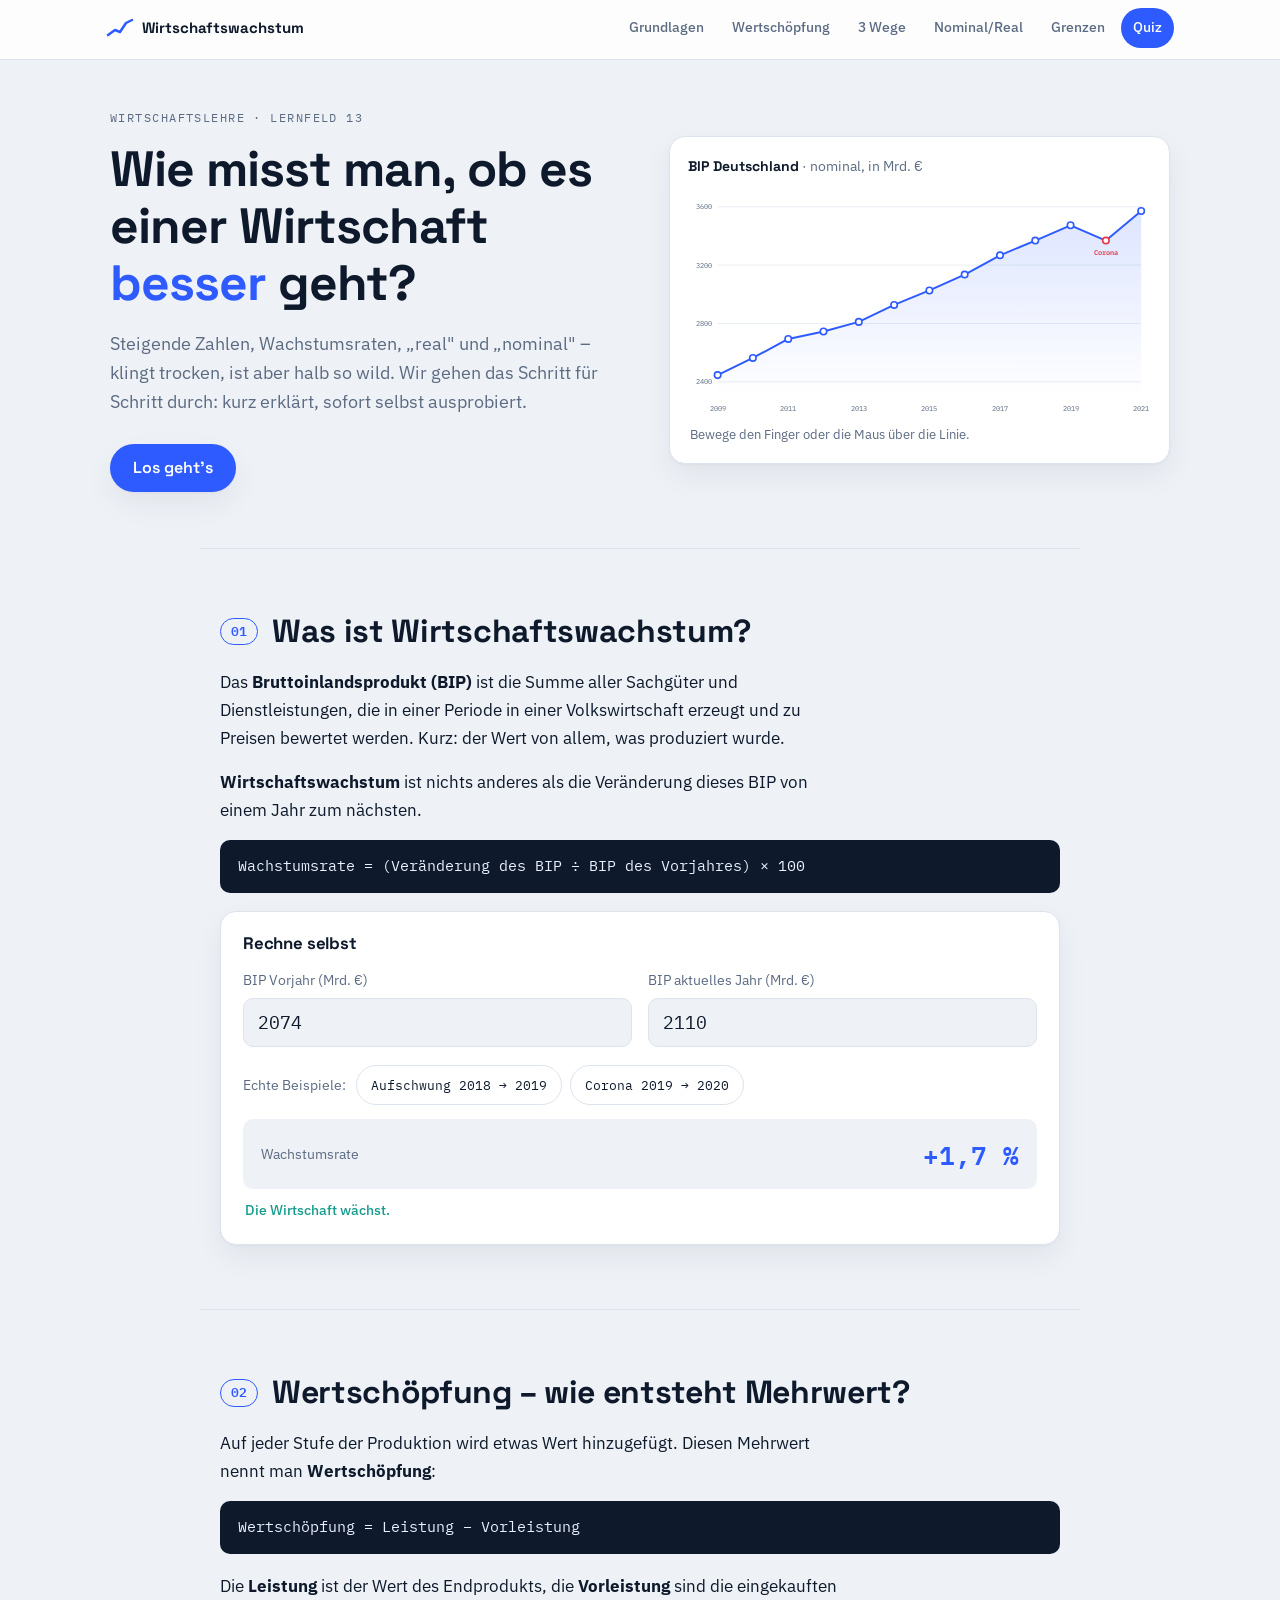
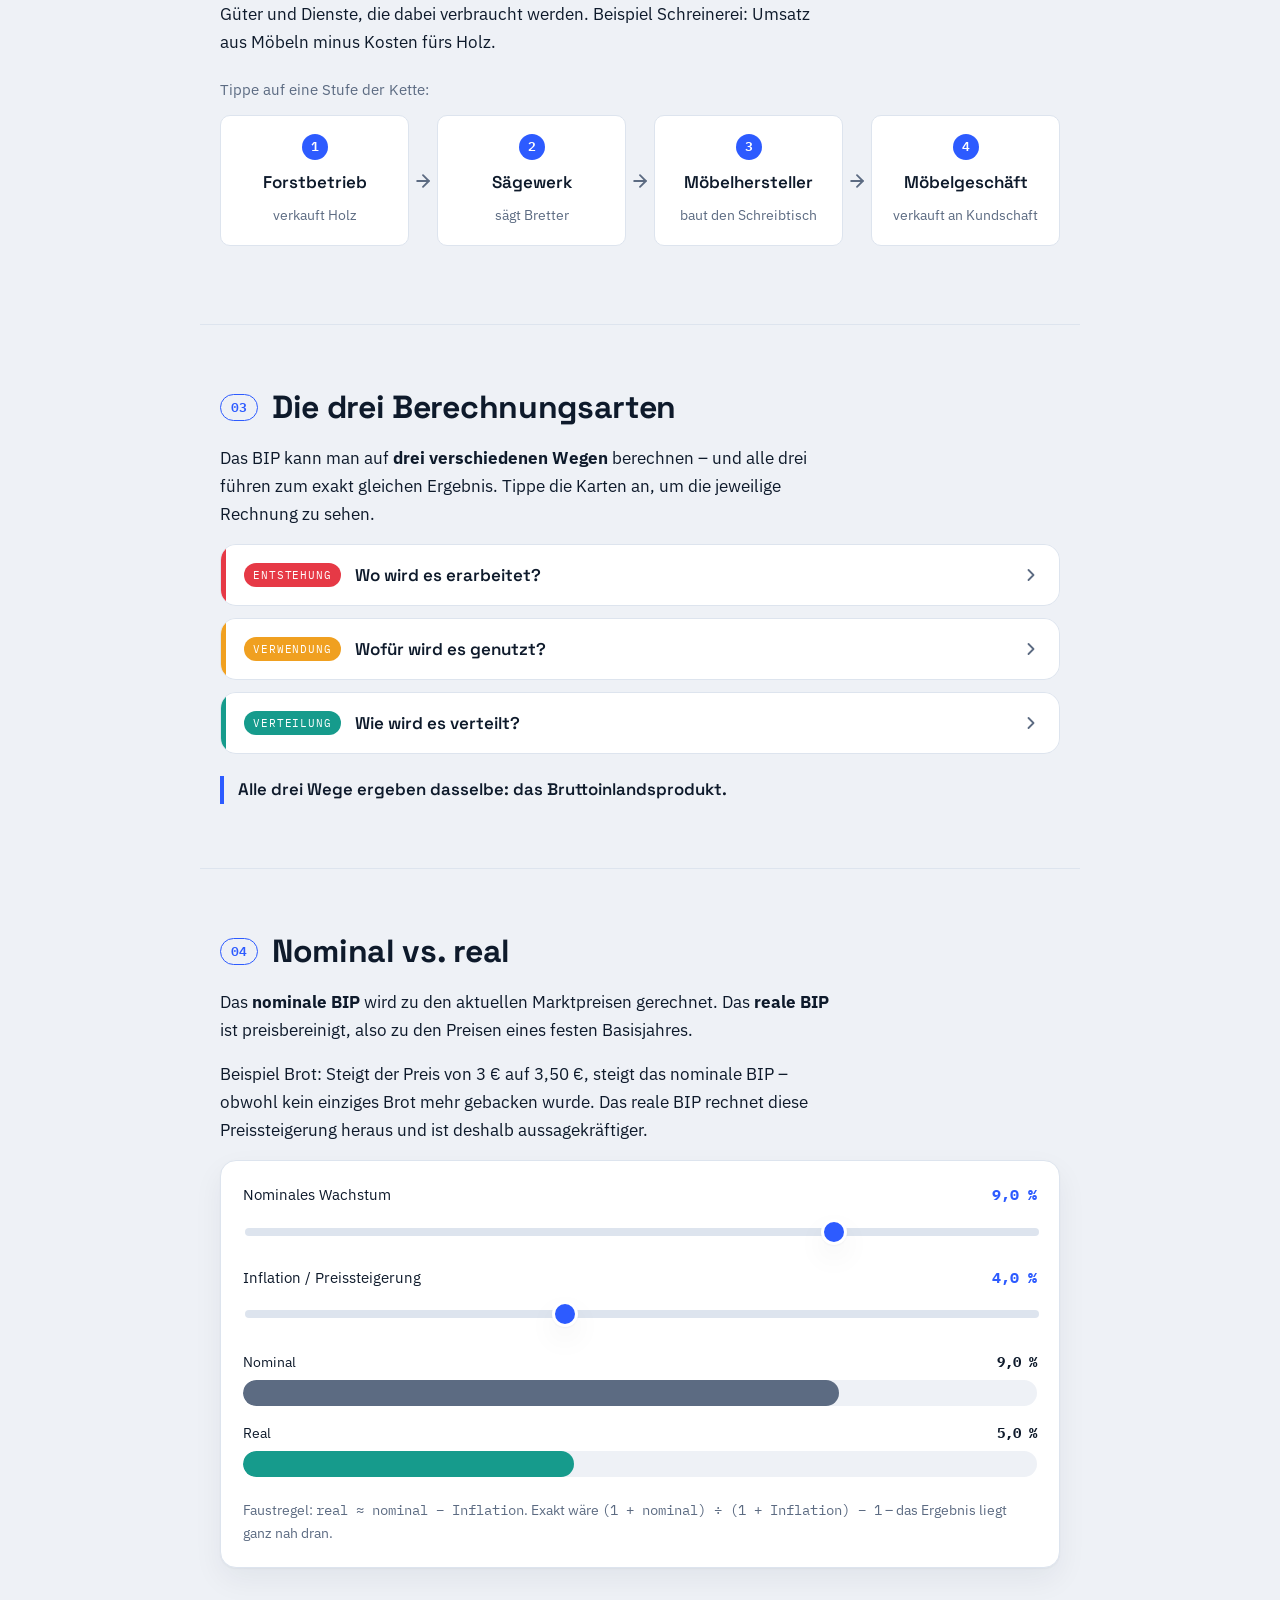
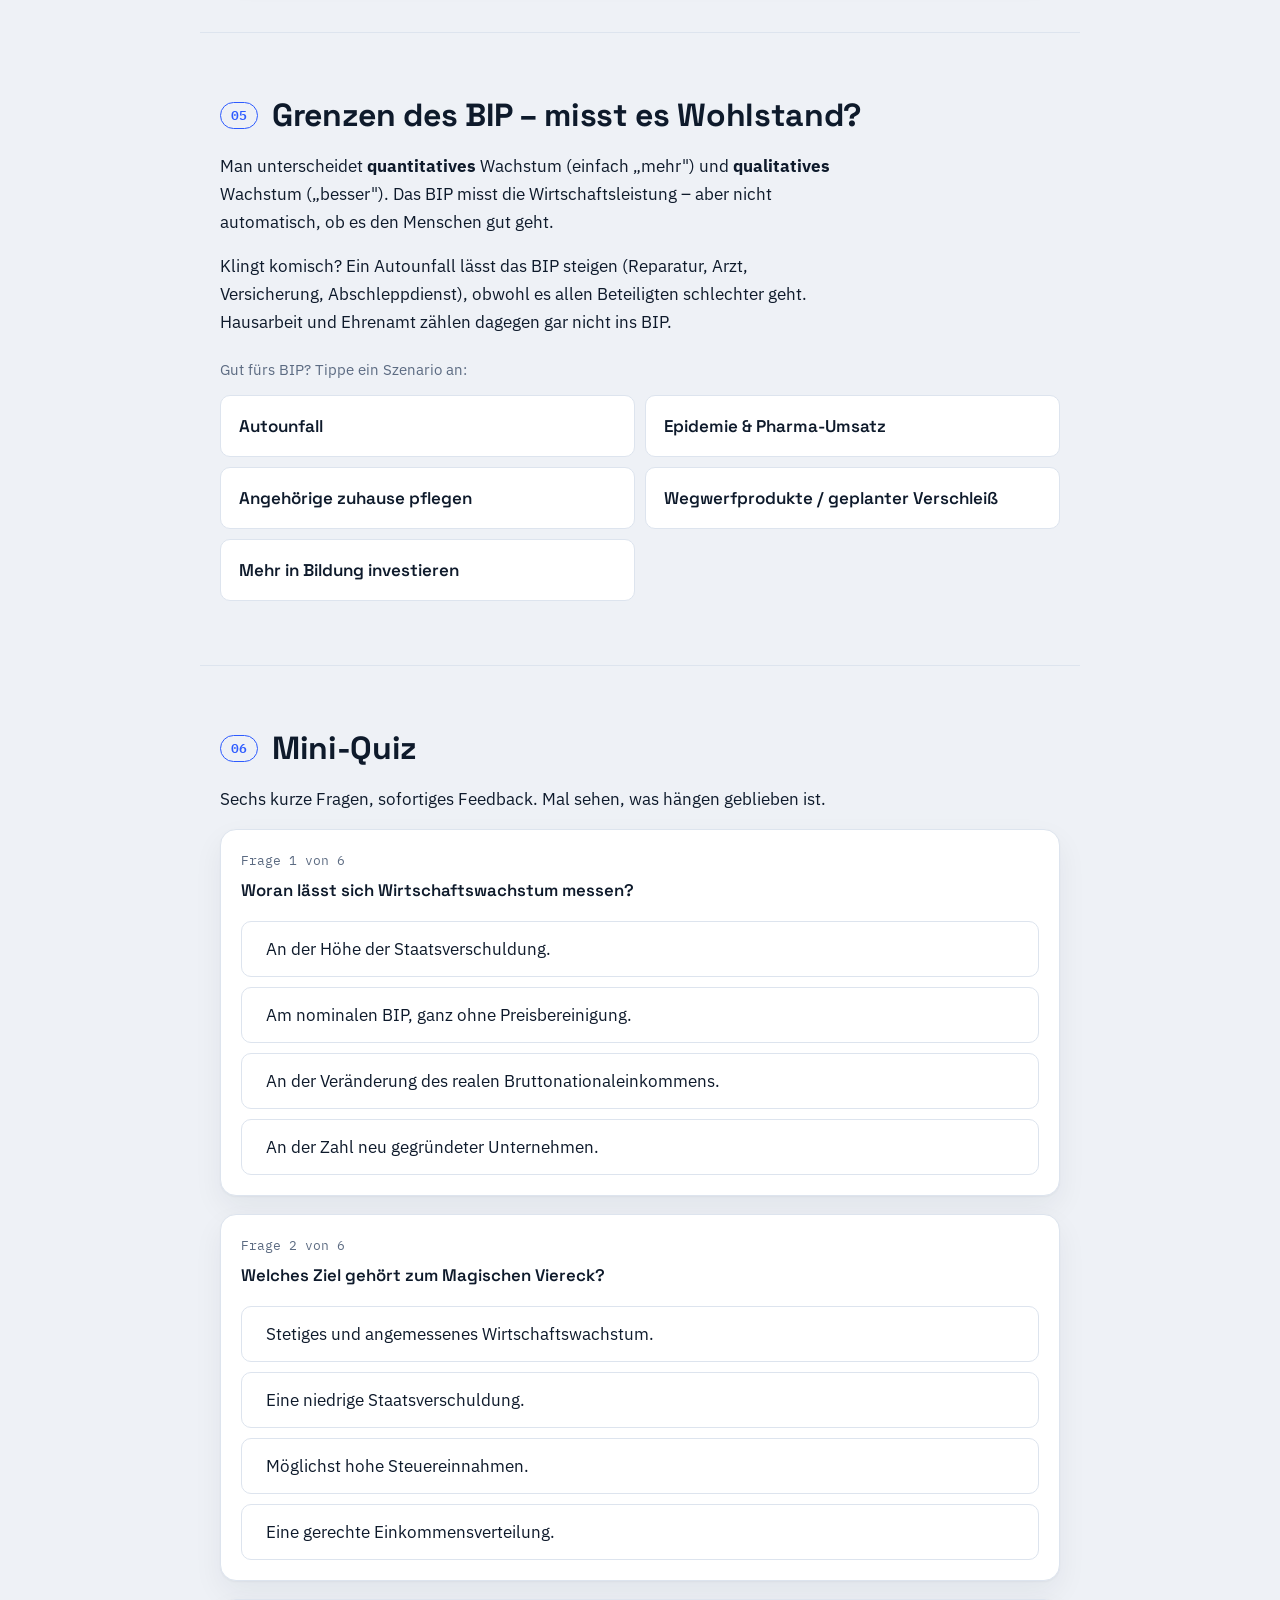
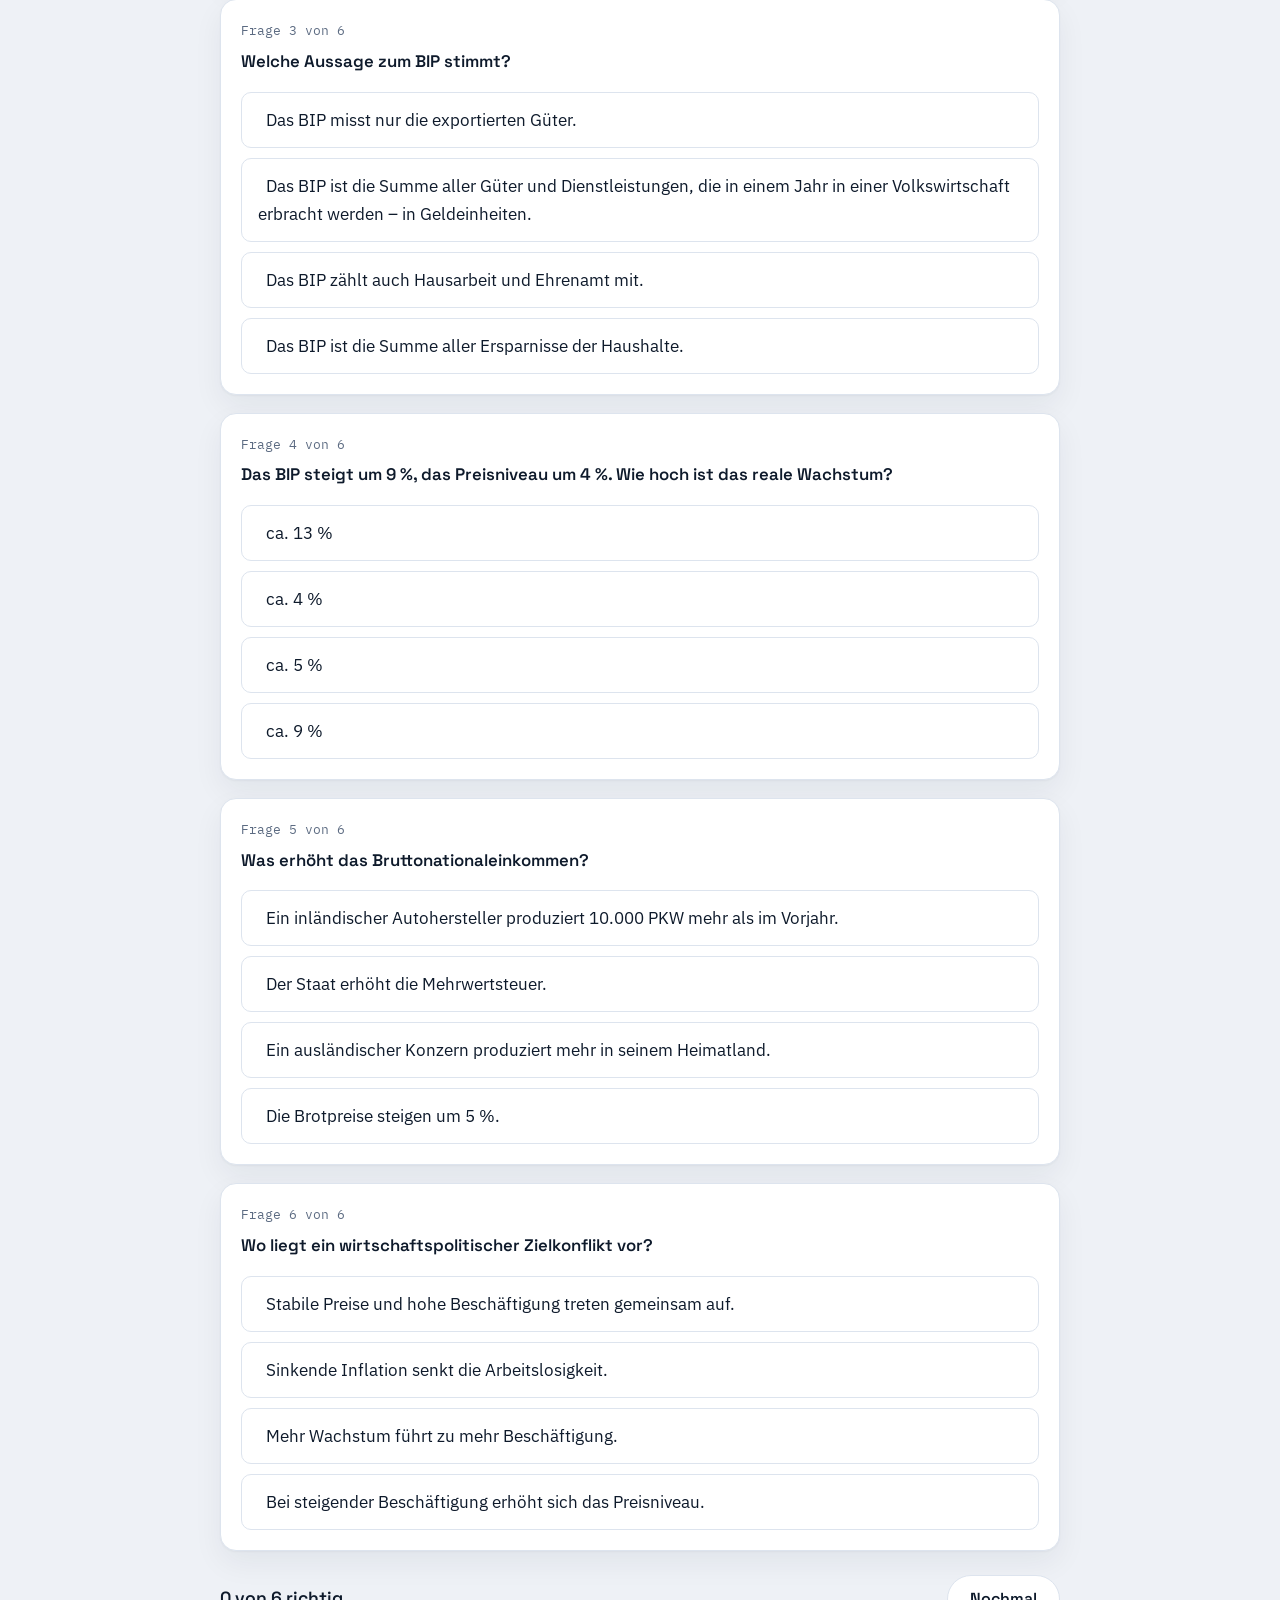
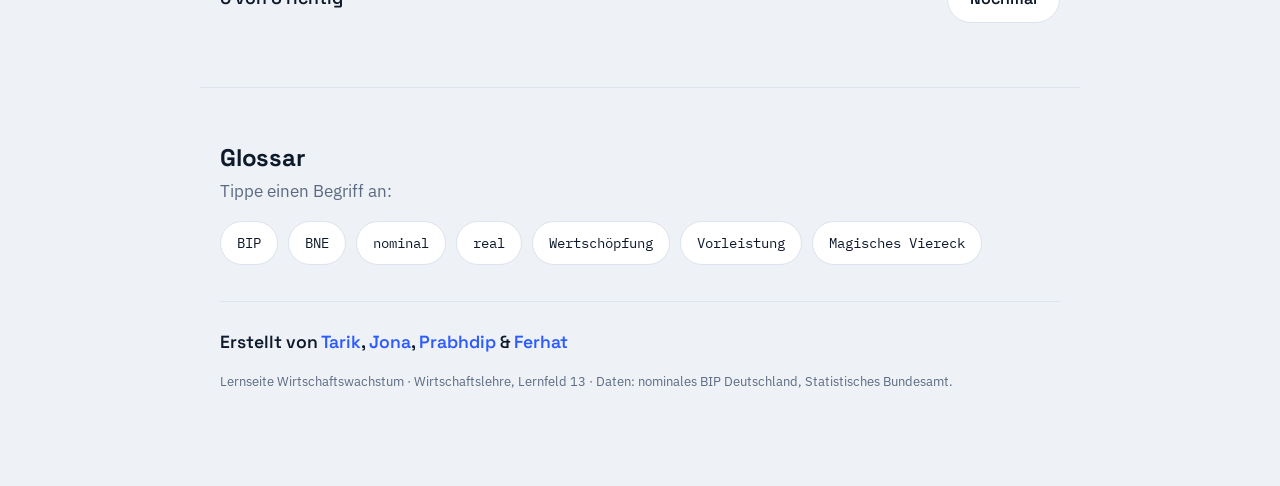
==== Wirtschaftswachstum-Lernseite.html @ c21e8cf9 "Lernseite Wirtschaftswachstum (Lernfeld 13) Co-Authored-By: Claude Opus 4.8 <noreply@anthropic.com>" ====
<!doctype html>
<html lang="de">
  <head>
    <meta charset="utf-8" />
    <meta name="viewport" content="width=device-width, initial-scale=1" />
    <title>Wirtschaftswachstum verstehen | Lernfeld 13</title>
    <meta
      name="description"
      content="Interaktive Lernseite zum Thema Wirtschaftswachstum: BIP, Wertschöpfung, nominal vs. real, Grenzen des BIP und ein Mini-Quiz."
    />

    <!-- Google Fonts: Space Grotesk (Display), IBM Plex Sans (Text), IBM Plex Mono (Zahlen) -->
    <link rel="preconnect" href="https://fonts.googleapis.com" />
    <link rel="preconnect" href="https://fonts.gstatic.com" crossorigin />
    <link
      href="https://fonts.googleapis.com/css2?family=IBM+Plex+Mono:wght@400;500;600&family=IBM+Plex+Sans:wght@400;500;600;700&family=Space+Grotesk:wght@500;600;700&display=swap"
      rel="stylesheet"
    />

    <style>
/* =========================================================================
   Wirtschaftswachstum – Lernseite
   Design-Tokens, Layout, Komponenten. Mobile-first.
   ========================================================================= */

:root {
  /* Flächen & Text */
  --bg: #eef1f6;
  --surface: #ffffff;
  --ink: #0e1a2b;
  --muted: #5c6b82;
  --line: #dde4ee;

  /* Aktion / Akzent */
  --accent: #2d5bff;
  --accent-ink: #ffffff;

  /* Bedeutungsfarben der 3 Berechnungsarten (durchgehend gleich) */
  --entstehung: #e63946; /* Rot */
  --verwendung: #f0a020; /* Amber */
  --verteilung: #169b8c; /* Teal */

  /* Feedback */
  --correct: #169b8c;
  --wrong: #e63946;

  /* Schriften */
  --font-display: "Space Grotesk", system-ui, sans-serif;
  --font-text: "IBM Plex Sans", system-ui, sans-serif;
  --font-mono: "IBM Plex Mono", ui-monospace, monospace;

  /* Form */
  --radius: 16px;
  --radius-sm: 10px;
  --shadow: 0 1px 2px rgba(14, 26, 43, 0.04), 0 12px 30px rgba(14, 26, 43, 0.06);
  --shadow-lift: 0 18px 44px rgba(14, 26, 43, 0.12);

  --maxw: 880px;
  --nav-h: 56px;
}

/* ----------------------------- Reset / Basis ---------------------------- */
* { box-sizing: border-box; }

html { scroll-behavior: smooth; }

body {
  margin: 0;
  background: var(--bg);
  color: var(--ink);
  font-family: var(--font-text);
  font-size: 17px;
  line-height: 1.65;
  -webkit-font-smoothing: antialiased;
  text-rendering: optimizeLegibility;
}

h1, h2, h3 { font-family: var(--font-display); line-height: 1.15; letter-spacing: -0.01em; }

.mono { font-family: var(--font-mono); font-variant-numeric: tabular-nums; }

a { color: var(--accent); }

/* Sichtbarer Tastatur-Fokus auf allem Interaktiven */
:focus-visible {
  outline: 3px solid var(--accent);
  outline-offset: 2px;
  border-radius: 6px;
}

/* Sprunglink */
.skip-link {
  position: absolute;
  left: 12px;
  top: -60px;
  z-index: 100;
  background: var(--ink);
  color: #fff;
  padding: 10px 16px;
  border-radius: 999px;
  text-decoration: none;
  transition: top 0.2s ease;
}
.skip-link:focus { top: 12px; }

/* ----------------------------- Navigation ------------------------------- */
.nav {
  position: sticky;
  top: 0;
  z-index: 50;
  background: rgba(255, 255, 255, 0.85);
  backdrop-filter: blur(10px);
  border-bottom: 1px solid var(--line);
}
.nav__inner {
  max-width: 1100px;
  margin: 0 auto;
  height: var(--nav-h);
  display: flex;
  align-items: center;
  justify-content: space-between;
  gap: 12px;
  padding: 0 16px;
}
.nav__brand {
  display: inline-flex;
  align-items: center;
  gap: 8px;
  font-family: var(--font-display);
  font-weight: 700;
  font-size: 15px;
  color: var(--ink);
  text-decoration: none;
  white-space: nowrap;
}
.nav__spark { width: 28px; height: 20px; flex: none; }
.nav__spark polyline {
  fill: none;
  stroke: var(--accent);
  stroke-width: 2.5;
  stroke-linecap: round;
  stroke-linejoin: round;
}
.nav__links {
  display: flex;
  gap: 4px;
  overflow-x: auto;
  scrollbar-width: none;
  -webkit-overflow-scrolling: touch;
}
.nav__links::-webkit-scrollbar { display: none; }
.nav__links a {
  white-space: nowrap;
  text-decoration: none;
  color: var(--muted);
  font-weight: 500;
  font-size: 14px;
  padding: 8px 12px;
  border-radius: 999px;
  transition: background 0.18s ease, color 0.18s ease;
}
.nav__links a:hover { background: var(--bg); color: var(--ink); }
.nav__links a.is-active { background: var(--accent); color: #fff; }

/* Fortschrittsbalken */
.progress { height: 3px; background: transparent; }
.progress__bar {
  display: block;
  height: 100%;
  width: 0%;
  background: var(--accent);
  transition: width 0.1s linear;
}

/* ----------------------------- Layout ----------------------------------- */
.section {
  max-width: var(--maxw);
  margin: 0 auto;
  padding: 64px 20px;
  border-top: 1px solid var(--line);
  scroll-margin-top: 70px; /* Platz für die Sticky-Nav beim Anspringen */
}
.hero, .footer { scroll-margin-top: 70px; }
.section__head {
  display: flex;
  align-items: center;
  gap: 14px;
  margin-bottom: 18px;
}
.step {
  font-family: var(--font-mono);
  font-size: 13px;
  font-weight: 600;
  color: var(--accent);
  border: 1.5px solid var(--accent);
  border-radius: 999px;
  padding: 2px 10px;
  flex: none;
}
.section h2 { font-size: clamp(1.5rem, 4.5vw, 2rem); margin: 0; }

.text { color: var(--ink); margin: 0 0 16px; max-width: 62ch; }
.text--muted { color: var(--muted); }
.eyebrow {
  font-family: var(--font-mono);
  text-transform: uppercase;
  letter-spacing: 0.12em;
  font-size: 12px;
  color: var(--muted);
  margin: 0 0 12px;
}
.hint-tap { color: var(--muted); font-size: 15px; margin: 22px 0 12px; }

/* Formelblock */
.formula {
  font-family: var(--font-mono);
  font-size: 15px;
  background: var(--ink);
  color: #eaf0ff;
  padding: 14px 18px;
  border-radius: var(--radius-sm);
  margin: 0 0 18px;
  overflow-x: auto;
}

.punchline {
  font-family: var(--font-display);
  font-weight: 600;
  font-size: 1.05rem;
  margin: 22px 0 0;
  padding-left: 14px;
  border-left: 4px solid var(--accent);
}

/* ----------------------------- Buttons ---------------------------------- */
.btn {
  display: inline-flex;
  align-items: center;
  justify-content: center;
  min-height: 48px;
  padding: 0 22px;
  border-radius: 999px;
  font-family: var(--font-display);
  font-weight: 600;
  font-size: 16px;
  text-decoration: none;
  cursor: pointer;
  border: 1.5px solid transparent;
  transition: transform 0.15s ease, background 0.18s ease, box-shadow 0.18s ease;
}
.btn--primary { background: var(--accent); color: var(--accent-ink); box-shadow: var(--shadow); }
.btn--primary:hover { transform: translateY(-2px); box-shadow: var(--shadow-lift); }
.btn--primary:active { transform: translateY(0); }
.btn--ghost { background: var(--surface); color: var(--ink); border-color: var(--line); }
.btn--ghost:hover { border-color: var(--accent); color: var(--accent); }

/* ----------------------------- Karten ----------------------------------- */
.card {
  background: var(--surface);
  border: 1px solid var(--line);
  border-radius: var(--radius);
  padding: 22px;
  box-shadow: var(--shadow);
}
.card__title { font-size: 1.05rem; margin: 0 0 16px; }

/* ----------------------------- HERO ------------------------------------- */
.hero {
  max-width: 1100px;
  margin: 0 auto;
  padding: 48px 20px 56px;
}
.hero__grid {
  display: grid;
  gap: 32px;
  grid-template-columns: 1fr;
  align-items: center;
}
.hero__title {
  font-size: clamp(2rem, 7vw, 3.1rem);
  margin: 0 0 18px;
  letter-spacing: -0.02em;
}
.hero__title .accent { color: var(--accent); }
.lead { font-size: 1.1rem; color: var(--muted); max-width: 52ch; margin: 0 0 28px; }

/* Diagramm-Karte */
.chartcard {
  margin: 0;
  background: var(--surface);
  border: 1px solid var(--line);
  border-radius: var(--radius);
  padding: 18px;
  box-shadow: var(--shadow);
}
.chartcard__cap { font-size: 14px; color: var(--muted); margin-bottom: 6px; }
.chartcard__cap strong { color: var(--ink); font-family: var(--font-display); }
.chartcard__plot { width: 100%; }
.chartcard__plot svg { width: 100%; height: auto; display: block; }
.chartcard__hint { font-size: 12.5px; color: var(--muted); margin: 8px 2px 0; min-height: 1.2em; }

/* Diagramm-Linien & Punkte */
.chart-area { fill: url(#areaGrad); opacity: 0.9; }
.chart-line {
  fill: none;
  stroke: var(--accent);
  stroke-width: 3;
  stroke-linecap: round;
  stroke-linejoin: round;
}
.chart-grid { stroke: var(--line); stroke-width: 1; }
.chart-axis { fill: var(--muted); font-family: var(--font-mono); font-size: 11px; }
.chart-dot { fill: var(--surface); stroke: var(--accent); stroke-width: 2.5; cursor: pointer; }
.chart-dot--corona { stroke: var(--wrong); fill: #fff; }
.chart-dot.is-hot { fill: var(--accent); }
.chart-anno {
  fill: var(--wrong);
  font-family: var(--font-mono);
  font-size: 11px;
  font-weight: 600;
}

/* Linie zeichnet sich beim Laden */
.chart-line.is-draw {
  stroke-dasharray: var(--len);
  stroke-dashoffset: var(--len);
  animation: draw 1.6s ease forwards;
}
@keyframes draw { to { stroke-dashoffset: 0; } }

/* --------------------- 1) Wachstumsrechner ------------------------------ */
.calc { margin-top: 8px; }
.calc__row { display: grid; gap: 16px; grid-template-columns: 1fr 1fr; }
.field { display: flex; flex-direction: column; gap: 6px; font-size: 14px; color: var(--muted); }
.field input {
  font-family: var(--font-mono);
  font-size: 18px;
  color: var(--ink);
  background: var(--bg);
  border: 1.5px solid var(--line);
  border-radius: var(--radius-sm);
  padding: 12px 14px;
  min-height: 48px;
  width: 100%;
}
.field input:focus { border-color: var(--accent); outline: none; }
/* Beispiel-Buttons (positiv / negativ) */
.calc__examples {
  display: flex;
  flex-wrap: wrap;
  align-items: center;
  gap: 8px;
  margin-top: 18px;
}
.calc__exlabel { font-size: 14px; color: var(--muted); margin-right: 2px; }
.exbtn {
  font-family: var(--font-mono);
  font-size: 13px;
  background: var(--surface);
  border: 1.5px solid var(--line);
  border-radius: 999px;
  padding: 8px 14px;
  min-height: 40px;
  cursor: pointer;
  color: var(--ink);
  transition: border-color 0.15s ease, background 0.15s ease, transform 0.12s ease;
}
.exbtn:hover { transform: translateY(-1px); }
.exbtn--up:hover { border-color: var(--verteilung); background: rgba(22, 155, 140, 0.08); }
.exbtn--down:hover { border-color: var(--wrong); background: rgba(230, 57, 70, 0.07); }

.calc__out {
  margin-top: 14px;
  display: flex;
  align-items: center;
  justify-content: space-between;
  gap: 12px;
  background: var(--bg);
  border-radius: var(--radius-sm);
  padding: 14px 18px;
}
.calc__label { color: var(--muted); font-size: 14px; }
.calc__value { font-family: var(--font-mono); font-size: 1.6rem; font-weight: 600; color: var(--accent); }
.calc__value.is-neg { color: var(--wrong); }
.calc__status { font-size: 14px; color: var(--muted); margin: 10px 2px 0; font-weight: 500; }
.calc__status.is-up { color: var(--verteilung); }
.calc__status.is-down { color: var(--wrong); }

/* --------------------- 2) Wertschöpfungskette --------------------------- */
/* Kette: mobil senkrecht (Nummer links), am Desktop waagerecht mit Pfeilen */
.chain { display: flex; flex-direction: column; align-items: stretch; }
.chain__step {
  display: flex;
  align-items: center;
  gap: 12px;
  text-align: left;
  flex: 1;
  min-height: 56px;
  padding: 12px 16px;
  background: var(--surface);
  border: 1.5px solid var(--line);
  border-radius: var(--radius-sm);
  font: inherit;
  color: var(--ink);
  cursor: pointer;
  transition: border-color 0.18s ease, transform 0.15s ease, background 0.18s ease;
}
.chain__step:hover { border-color: var(--accent); }
.chain__step.is-active { border-color: var(--accent); background: #f4f7ff; }
.chain__num {
  font-family: var(--font-mono);
  font-weight: 600;
  color: #fff;
  background: var(--accent);
  width: 26px; height: 26px;
  border-radius: 999px;
  display: grid; place-items: center;
  font-size: 13px;
  flex: none;
}
.chain__name { font-family: var(--font-display); font-weight: 600; }
.chain__sub { font-size: 14px; color: var(--muted); }
.chain__arrow {
  display: flex;
  justify-content: center;
  align-items: center;
  color: var(--muted);
  padding: 4px 0;
}
.chain__arrow svg { transform: rotate(90deg); } /* mobil: Pfeil zeigt nach unten */

@media (min-width: 720px) {
  .chain { flex-direction: row; align-items: stretch; }
  .chain__step {
    flex-direction: column;
    align-items: center;
    text-align: center;
    justify-content: flex-start;
    gap: 8px;
    padding: 18px 12px;
  }
  .chain__step:hover { transform: translateY(-3px); }
  .chain__arrow { padding: 0 4px; }
  .chain__arrow svg { transform: none; } /* Desktop: Pfeil zeigt nach rechts */
}
.chain__detail {
  margin-top: 14px;
  min-height: 0;
}
.detailbox {
  background: var(--surface);
  border: 1px solid var(--line);
  border-left: 4px solid var(--accent);
  border-radius: var(--radius-sm);
  padding: 16px 18px;
}
.detailbox h4 { margin: 0 0 10px; font-family: var(--font-display); }
.detailbox dl { display: grid; grid-template-columns: 1fr auto; gap: 6px 16px; margin: 0; }
.detailbox dt { color: var(--muted); font-size: 14px; }
.detailbox dd { margin: 0; font-family: var(--font-mono); text-align: right; }
.detailbox .ws { color: var(--verteilung); font-weight: 600; }
.chain__sum {
  margin-top: 14px;
  background: var(--verteilung);
  color: #fff;
  border-radius: var(--radius-sm);
  padding: 16px 18px;
  font-family: var(--font-display);
  font-weight: 600;
}
.chain__sum .mono { color: #fff; }

/* --------------------- 3) Berechnungsarten ------------------------------ */
.methods { display: grid; gap: 12px; }
.method { border-radius: var(--radius); overflow: hidden; border: 1px solid var(--line); background: var(--surface); }
.method__btn {
  width: 100%;
  display: flex;
  align-items: center;
  gap: 14px;
  text-align: left;
  padding: 16px 18px;
  min-height: 60px;
  background: var(--surface);
  border: none;
  border-left: 5px solid var(--m-color, var(--accent));
  font: inherit;
  color: var(--ink);
  cursor: pointer;
}
.method__btn:hover { background: var(--bg); }
.method__tag {
  font-family: var(--font-mono);
  font-size: 11px;
  text-transform: uppercase;
  letter-spacing: 0.08em;
  color: #fff;
  background: var(--m-color, var(--accent));
  padding: 3px 9px;
  border-radius: 999px;
  flex: none;
}
.method__name { font-family: var(--font-display); font-weight: 600; flex: 1; }
.method__sub { display: block; font-family: var(--font-text); font-weight: 400; font-size: 13px; color: var(--muted); }
.method__chev { color: var(--muted); transition: transform 0.2s ease; flex: none; }
.method.is-open .method__chev { transform: rotate(90deg); }
.method__body { display: none; padding: 0 18px 18px; }
.method.is-open .method__body { display: block; }
.method__formula {
  font-family: var(--font-mono);
  font-size: 14px;
  line-height: 1.7;
  background: var(--bg);
  border-radius: var(--radius-sm);
  padding: 14px 16px;
}

/* --------------------- 4) Nominal/Real Simulation ----------------------- */
.sim__controls { display: grid; gap: 22px; margin-bottom: 24px; }
.slider { display: block; }
.slider__label { display: flex; justify-content: space-between; font-size: 15px; margin-bottom: 8px; }
.slider__label b { color: var(--accent); }
input[type="range"] {
  -webkit-appearance: none;
  appearance: none;
  width: 100%;
  height: 8px;
  border-radius: 999px;
  background: var(--line);
  cursor: pointer;
}
input[type="range"]::-webkit-slider-thumb {
  -webkit-appearance: none;
  appearance: none;
  width: 26px; height: 26px;
  border-radius: 999px;
  background: var(--accent);
  border: 3px solid #fff;
  box-shadow: var(--shadow);
}
input[type="range"]::-moz-range-thumb {
  width: 26px; height: 26px;
  border-radius: 999px;
  background: var(--accent);
  border: 3px solid #fff;
  box-shadow: var(--shadow);
}
.bars { display: grid; gap: 16px; }
.bar__head { display: flex; justify-content: space-between; font-size: 14px; margin-bottom: 6px; }
.bar__track { height: 26px; background: var(--bg); border-radius: 999px; overflow: hidden; }
.bar__fill {
  height: 100%;
  width: 0%;
  border-radius: 999px;
  transition: width 0.3s cubic-bezier(0.16, 1, 0.3, 1), background 0.2s ease;
}
.bar__fill--nom { background: var(--muted); }
.bar__fill--real { background: var(--verteilung); }
.bar__fill.is-neg { background: var(--wrong); }
.sim__note { font-size: 14px; color: var(--muted); margin: 22px 0 0; }

/* --------------------- 5) Szenario-Karten ------------------------------- */
.scenarios { display: grid; gap: 10px; grid-template-columns: 1fr; }
.scenario {
  text-align: left;
  background: var(--surface);
  border: 1.5px solid var(--line);
  border-radius: var(--radius-sm);
  padding: 16px 18px;
  min-height: 56px;
  font: inherit;
  color: var(--ink);
  cursor: pointer;
  transition: border-color 0.18s ease, transform 0.15s ease;
}
.scenario:hover { border-color: var(--accent); transform: translateY(-2px); }
.scenario__q { font-family: var(--font-display); font-weight: 600; display: flex; align-items: center; gap: 10px; }
.scenario__icon { font-size: 20px; }
.scenario__result { display: none; margin-top: 12px; }
.scenario.is-open .scenario__result { display: block; }
.tags { display: flex; flex-wrap: wrap; gap: 8px; margin-bottom: 10px; }
.tag {
  font-family: var(--font-mono);
  font-size: 13px;
  font-weight: 500;
  padding: 4px 10px;
  border-radius: 999px;
}
.tag--up { background: rgba(22, 155, 140, 0.14); color: var(--verteilung); }
.tag--down { background: rgba(230, 57, 70, 0.12); color: var(--wrong); }
.scenario__exp { font-size: 14.5px; color: var(--muted); margin: 0; }

/* --------------------- 6) Quiz ------------------------------------------ */
.quiz { display: grid; gap: 18px; }
.q {
  background: var(--surface);
  border: 1px solid var(--line);
  border-radius: var(--radius);
  padding: 20px;
  box-shadow: var(--shadow);
}
.q__num { font-family: var(--font-mono); font-size: 13px; color: var(--muted); }
.q__text { font-family: var(--font-display); font-weight: 600; font-size: 1.05rem; margin: 6px 0 16px; }
.q__options { display: grid; gap: 10px; }
.opt {
  text-align: left;
  background: var(--surface);
  border: 1.5px solid var(--line);
  border-radius: var(--radius-sm);
  padding: 13px 16px;
  min-height: 48px;
  font: inherit;
  color: var(--ink);
  cursor: pointer;
  transition: border-color 0.15s ease, background 0.15s ease;
}
.opt:hover:not(:disabled) { border-color: var(--accent); }
.opt:disabled { cursor: default; }
.opt.is-correct { border-color: var(--correct); background: rgba(22, 155, 140, 0.1); }
.opt.is-wrong { border-color: var(--wrong); background: rgba(230, 57, 70, 0.08); }
.opt__mark { font-weight: 700; margin-right: 8px; }
.opt.is-correct .opt__mark { color: var(--correct); }
.opt.is-wrong .opt__mark { color: var(--wrong); }
.q__feedback {
  display: none;
  margin-top: 14px;
  font-size: 14.5px;
  padding: 12px 14px;
  border-radius: var(--radius-sm);
  background: var(--bg);
}
.q__feedback.show { display: block; }
.q__feedback.ok { color: var(--correct); }
.q__feedback.no { color: var(--ink); }
.quiz__bar {
  display: flex;
  align-items: center;
  justify-content: space-between;
  gap: 16px;
  margin-top: 24px;
  flex-wrap: wrap;
}
.quiz__score { font-family: var(--font-display); font-weight: 600; font-size: 1.1rem; margin: 0; }
.quiz__score.is-done { color: var(--accent); }

/* --------------------- 7) Glossar / Footer ------------------------------ */
.footer {
  max-width: var(--maxw);
  margin: 0 auto;
  padding: 56px 20px 80px;
  border-top: 1px solid var(--line);
}
.footer__title { font-size: 1.5rem; margin: 0 0 6px; }
.chips { display: flex; flex-wrap: wrap; gap: 10px; margin: 16px 0; }
.chip {
  font-family: var(--font-mono);
  font-size: 14px;
  background: var(--surface);
  border: 1.5px solid var(--line);
  border-radius: 999px;
  padding: 9px 16px;
  min-height: 44px;
  cursor: pointer;
  color: var(--ink);
  transition: border-color 0.15s ease, background 0.15s ease;
}
.chip:hover { border-color: var(--accent); }
.chip.is-active { background: var(--accent); color: #fff; border-color: var(--accent); }
.chips__def {
  background: var(--surface);
  border: 1px solid var(--line);
  border-left: 4px solid var(--accent);
  border-radius: var(--radius-sm);
  padding: 16px 18px;
  margin-top: 4px;
}
.chips__def b { font-family: var(--font-display); }
.footer__authors {
  font-family: var(--font-display);
  font-weight: 600;
  font-size: 1.1rem;
  margin: 36px 0 0;
  padding-top: 26px;
  border-top: 1px solid var(--line);
}
.footer__authors span { color: var(--accent); }
.footer__meta { font-size: 13px; color: var(--muted); margin-top: 14px; }

/* ----------------------------- Responsive ------------------------------- */
@media (min-width: 760px) {
  .hero__grid { grid-template-columns: 1.05fr 1fr; }
  .scenarios { grid-template-columns: 1fr 1fr; }
}
@media (max-width: 480px) {
  body { font-size: 16px; }
  .calc__row { grid-template-columns: 1fr; }
  .nav__brand span { display: none; } /* auf sehr kleinen Screens nur das Logo */
}

/* ----------------------------- Reduced Motion --------------------------- */
@media (prefers-reduced-motion: reduce) {
  html { scroll-behavior: auto; }
  *, *::before, *::after {
    animation-duration: 0.001ms !important;
    animation-iteration-count: 1 !important;
    transition-duration: 0.001ms !important;
  }
  .chart-line.is-draw { stroke-dashoffset: 0 !important; animation: none !important; }
}

  </style>
  </head>
  <body>
    <!-- Tastatur-Sprunglink: erste Tab-Station, sonst unsichtbar -->
    <a class="skip-link" href="#main">Zum Inhalt springen</a>

    <!-- ===================== STICKY NAVIGATION ===================== -->
    <header class="nav" id="nav">
      <div class="nav__inner">
        <a class="nav__brand" href="#hero">
          <!-- Mini-Wachstumskurve als Logo-Motiv -->
          <svg class="nav__spark" viewBox="0 0 28 20" aria-hidden="true">
            <polyline points="2,17 9,12 14,14 20,5 26,2" />
          </svg>
          <span>Wirtschafts­wachstum</span>
        </a>

        <nav class="nav__links" aria-label="Abschnitte">
          <a href="#was-ist">Grundlagen</a>
          <a href="#wertschoepfung">Wertschöpfung</a>
          <a href="#berechnungsarten">3 Wege</a>
          <a href="#nominal-real">Nominal/Real</a>
          <a href="#grenzen">Grenzen</a>
          <a href="#quiz">Quiz</a>
        </nav>
      </div>
      <!-- Fortschrittsbalken: wächst beim Scrollen mit -->
      <div class="progress" role="presentation"><span class="progress__bar" id="progressBar"></span></div>
    </header>

    <main id="main">
      <!-- ===================== 0) HERO ===================== -->
      <section class="hero" id="hero">
        <div class="hero__grid">
          <div class="hero__intro">
            <p class="eyebrow">Wirtschaftslehre · Lernfeld 13</p>
            <h1 class="hero__title">
              Wie misst man, ob es einer Wirtschaft <span class="accent">besser</span> geht?
            </h1>
            <p class="lead">
              Steigende Zahlen, Wachstumsraten, „real" und „nominal" – klingt
              trocken, ist aber halb so wild. Wir gehen das Schritt für Schritt
              durch: kurz erklärt, sofort selbst ausprobiert.
            </p>
            <a class="btn btn--primary" href="#was-ist">Los geht's</a>
          </div>

          <!-- Signature: animierte Wachstumskurve (per JS gezeichnet) -->
          <figure class="chartcard" aria-label="Entwicklung des nominalen Bruttoinlandsprodukts in Deutschland von 2009 bis 2021">
            <figcaption class="chartcard__cap">
              <strong>BIP Deutschland</strong> · nominal, in Mrd. €
            </figcaption>
            <div class="chartcard__plot" id="heroChart"></div>
            <p class="chartcard__hint" id="heroChartHint">Bewege den Finger oder die Maus über die Linie.</p>
          </figure>
        </div>
      </section>

      <!-- ===================== 1) GRUNDLAGEN ===================== -->
      <section class="section" id="was-ist">
        <div class="section__head">
          <span class="step">01</span>
          <h2>Was ist Wirtschaftswachstum?</h2>
        </div>
        <p class="text">
          Das <strong>Bruttoinlandsprodukt (BIP)</strong> ist die Summe aller
          Sachgüter und Dienstleistungen, die in einer Periode in einer
          Volkswirtschaft erzeugt und zu Preisen bewertet werden. Kurz: der Wert
          von allem, was produziert wurde.
        </p>
        <p class="text">
          <strong>Wirtschaftswachstum</strong> ist nichts anderes als die
          Veränderung dieses BIP von einem Jahr zum nächsten.
        </p>

        <div class="formula">
          Wachstumsrate = (Veränderung des BIP ÷ BIP des Vorjahres) × 100
        </div>

        <!-- INTERAKTION: Wachstumsraten-Rechner -->
        <div class="card calc" aria-label="Wachstumsraten-Rechner">
          <h3 class="card__title">Rechne selbst</h3>
          <div class="calc__row">
            <label class="field">
              <span>BIP Vorjahr (Mrd. €)</span>
              <input type="number" id="calcPrev" value="2074" inputmode="decimal" />
            </label>
            <label class="field">
              <span>BIP aktuelles Jahr (Mrd. €)</span>
              <input type="number" id="calcCurr" value="2110" inputmode="decimal" />
            </label>
          </div>
          <!-- Echte Beispiele aus der BIP-Reihe oben: positiv und negativ -->
          <div class="calc__examples">
            <span class="calc__exlabel">Echte Beispiele:</span>
            <button class="exbtn exbtn--up" type="button" data-prev="3368" data-curr="3473">
              Aufschwung 2018 → 2019
            </button>
            <button class="exbtn exbtn--down" type="button" data-prev="3473" data-curr="3368">
              Corona 2019 → 2020
            </button>
          </div>

          <div class="calc__out">
            <span class="calc__label">Wachstumsrate</span>
            <span class="calc__value" id="calcResult" aria-live="polite">+1,7 %</span>
          </div>
          <p class="calc__status" id="calcStatus" aria-live="polite">Die Wirtschaft wächst.</p>
        </div>
      </section>

      <!-- ===================== 2) WERTSCHÖPFUNG ===================== -->
      <section class="section" id="wertschoepfung">
        <div class="section__head">
          <span class="step">02</span>
          <h2>Wertschöpfung – wie entsteht Mehrwert?</h2>
        </div>
        <p class="text">
          Auf jeder Stufe der Produktion wird etwas Wert hinzugefügt. Diesen
          Mehrwert nennt man <strong>Wertschöpfung</strong>:
        </p>
        <div class="formula">Wertschöpfung = Leistung − Vorleistung</div>
        <p class="text">
          Die <strong>Leistung</strong> ist der Wert des Endprodukts, die
          <strong>Vorleistung</strong> sind die eingekauften Güter und Dienste,
          die dabei verbraucht werden. Beispiel Schreinerei: Umsatz aus Möbeln
          minus Kosten fürs Holz.
        </p>

        <!-- INTERAKTION: anklickbare Wertschöpfungskette -->
        <p class="hint-tap">Tippe auf eine Stufe der Kette:</p>
        <div class="chain" id="chain"></div>
        <div class="chain__detail" id="chainDetail" aria-live="polite"></div>
        <div class="chain__sum" id="chainSum" hidden></div>
      </section>

      <!-- ===================== 3) DREI BERECHNUNGSARTEN ===================== -->
      <section class="section" id="berechnungsarten">
        <div class="section__head">
          <span class="step">03</span>
          <h2>Die drei Berechnungsarten</h2>
        </div>
        <p class="text">
          Das BIP kann man auf <strong>drei verschiedenen Wegen</strong>
          berechnen – und alle drei führen zum exakt gleichen Ergebnis. Tippe
          die Karten an, um die jeweilige Rechnung zu sehen.
        </p>

        <!-- INTERAKTION: 3 aufklappbare Karten (per JS gefüllt) -->
        <div class="methods" id="methods"></div>

        <p class="punchline">Alle drei Wege ergeben dasselbe: das Bruttoinlandsprodukt.</p>
      </section>

      <!-- ===================== 4) NOMINAL VS. REAL ===================== -->
      <section class="section" id="nominal-real">
        <div class="section__head">
          <span class="step">04</span>
          <h2>Nominal vs. real</h2>
        </div>
        <p class="text">
          Das <strong>nominale BIP</strong> wird zu den aktuellen Marktpreisen
          gerechnet. Das <strong>reale BIP</strong> ist preisbereinigt, also zu
          den Preisen eines festen Basisjahres.
        </p>
        <p class="text">
          Beispiel Brot: Steigt der Preis von 3 € auf 3,50 €, steigt das
          nominale BIP – obwohl kein einziges Brot mehr gebacken wurde. Das
          reale BIP rechnet diese Preissteigerung heraus und ist deshalb
          aussagekräftiger.
        </p>

        <!-- INTERAKTION: zwei Slider + Balkenvergleich -->
        <div class="card sim" aria-label="Simulation nominales und reales Wachstum">
          <div class="sim__controls">
            <label class="slider">
              <span class="slider__label">
                Nominales Wachstum <b id="nomVal" class="mono">9 %</b>
              </span>
              <input type="range" id="nomSlider" min="0" max="12" step="0.5" value="9" />
            </label>
            <label class="slider">
              <span class="slider__label">
                Inflation / Preissteigerung <b id="infVal" class="mono">4 %</b>
              </span>
              <input type="range" id="infSlider" min="0" max="10" step="0.5" value="4" />
            </label>
          </div>

          <div class="bars">
            <div class="bar">
              <div class="bar__head"><span>Nominal</span><b class="mono" id="barNomLabel">9 %</b></div>
              <div class="bar__track"><div class="bar__fill bar__fill--nom" id="barNom"></div></div>
            </div>
            <div class="bar">
              <div class="bar__head"><span>Real</span><b class="mono" id="barRealLabel">5 %</b></div>
              <div class="bar__track"><div class="bar__fill bar__fill--real" id="barReal"></div></div>
            </div>
          </div>

          <p class="sim__note">
            Faustregel: <span class="mono">real ≈ nominal − Inflation</span>.
            Exakt wäre <span class="mono">(1 + nominal) ÷ (1 + Inflation) − 1</span>
            – das Ergebnis liegt ganz nah dran.
          </p>
        </div>
      </section>

      <!-- ===================== 5) GRENZEN DES BIP ===================== -->
      <section class="section" id="grenzen">
        <div class="section__head">
          <span class="step">05</span>
          <h2>Grenzen des BIP – misst es Wohlstand?</h2>
        </div>
        <p class="text">
          Man unterscheidet <strong>quantitatives</strong> Wachstum (einfach
          „mehr") und <strong>qualitatives</strong> Wachstum („besser"). Das BIP
          misst die Wirtschaftsleistung – aber nicht automatisch, ob es den
          Menschen gut geht.
        </p>
        <p class="text">
          Klingt komisch? Ein Autounfall lässt das BIP steigen (Reparatur, Arzt,
          Versicherung, Abschleppdienst), obwohl es allen Beteiligten schlechter
          geht. Hausarbeit und Ehrenamt zählen dagegen gar nicht ins BIP.
        </p>

        <!-- INTERAKTION: Szenario-Karten "Gut fürs BIP?" -->
        <p class="hint-tap">Gut fürs BIP? Tippe ein Szenario an:</p>
        <div class="scenarios" id="scenarios"></div>
      </section>

      <!-- ===================== 6) MINI-QUIZ ===================== -->
      <section class="section" id="quiz">
        <div class="section__head">
          <span class="step">06</span>
          <h2>Mini-Quiz</h2>
        </div>
        <p class="text">
          Sechs kurze Fragen, sofortiges Feedback. Mal sehen, was hängen
          geblieben ist.
        </p>

        <div class="quiz" id="quizList"></div>

        <div class="quiz__bar">
          <p class="quiz__score" id="quizScore" aria-live="polite">0 von 6 richtig</p>
          <button class="btn btn--ghost" id="quizReset" type="button">Nochmal</button>
        </div>
      </section>
    </main>

    <!-- ===================== 7) GLOSSAR (FOOTER) ===================== -->
    <footer class="footer" id="glossar">
      <h2 class="footer__title">Glossar</h2>
      <p class="text text--muted">Tippe einen Begriff an:</p>
      <div class="chips" id="chips"></div>
      <div class="chips__def" id="chipDef" aria-live="polite" hidden></div>

      <p class="footer__authors">
        Erstellt von <span>Tarik</span>, <span>Jona</span>, <span>Prabhdip</span> &amp; <span>Ferhat</span>
      </p>
      <p class="footer__meta">
        Lernseite Wirtschaftswachstum · Wirtschaftslehre, Lernfeld 13 ·
        Daten: nominales BIP Deutschland, Statistisches Bundesamt.
      </p>
    </footer>

    <script>
/* =========================================================================
   Wirtschaftswachstum – Lernseite
   Alle Interaktionen. Kein Framework, kein Build, kein localStorage.
   Zustand lebt nur im Speicher (Variablen), ist also nach Reload weg.
   ========================================================================= */

(function () {
  "use strict";

  // Kleine Helfer ----------------------------------------------------------
  const $ = (sel, root = document) => root.querySelector(sel);
  const $$ = (sel, root = document) => Array.from(root.querySelectorAll(sel));
  const reduceMotion = window.matchMedia("(prefers-reduced-motion: reduce)").matches;

  // Deutsche Prozentanzeige, z. B. 1.7358 -> "+1,7 %"
  function pct(value, withSign = true) {
    const rounded = Math.round(value * 10) / 10;
    const sign = withSign && rounded > 0 ? "+" : "";
    return sign + rounded.toFixed(1).replace(".", ",") + " %";
  }

  /* =======================================================================
     NAVIGATION: Fortschrittsbalken + aktiver Link
     ===================================================================== */
  function initNav() {
    const bar = $("#progressBar");
    const links = $$(".nav__links a");

    // Fortschrittsbalken beim Scrollen (passiver Listener, nur Breite ändern)
    function onScroll() {
      const h = document.documentElement;
      const max = h.scrollHeight - h.clientHeight;
      const ratio = max > 0 ? h.scrollTop / max : 0;
      bar.style.width = (ratio * 100).toFixed(1) + "%";
    }
    window.addEventListener("scroll", onScroll, { passive: true });
    onScroll();

    // Aktiven Abschnitt im Menü markieren (IntersectionObserver)
    const map = new Map();
    links.forEach((a) => {
      const target = document.querySelector(a.getAttribute("href"));
      if (target) map.set(target, a);
    });
    const io = new IntersectionObserver(
      (entries) => {
        entries.forEach((e) => {
          if (e.isIntersecting) {
            links.forEach((l) => l.classList.remove("is-active"));
            const link = map.get(e.target);
            if (link) link.classList.add("is-active");
          }
        });
      },
      { rootMargin: "-45% 0px -50% 0px" }
    );
    map.forEach((_, section) => io.observe(section));
  }

  /* =======================================================================
     0) HERO: animierte Wachstumskurve (BIP nominal, Mrd. €)
     ===================================================================== */
  function initHeroChart() {
    const host = $("#heroChart");
    const hint = $("#heroChartHint");
    if (!host) return;

    const data = [
      [2009, 2446], [2010, 2564], [2011, 2694], [2012, 2745],
      [2013, 2811], [2014, 2927], [2015, 3026], [2016, 3135],
      [2017, 3267], [2018, 3368], [2019, 3473], [2020, 3368],
      [2021, 3571],
    ];

    // Zeichenfläche
    const W = 720, H = 360;
    const padL = 46, padR = 16, padT = 24, padB = 30;
    const plotW = W - padL - padR;
    const plotH = H - padT - padB;
    const yMin = 2300, yMax = 3650;
    const n = data.length;

    const x = (i) => padL + (i / (n - 1)) * plotW;
    const y = (v) => padT + (1 - (v - yMin) / (yMax - yMin)) * plotH;

    // Pfade aufbauen
    const linePts = data.map((d, i) => `${x(i).toFixed(1)},${y(d[1]).toFixed(1)}`);
    const lineD = "M" + linePts.join(" L");
    const areaD =
      `M${x(0)},${y(yMin)} L` + linePts.join(" L") + ` L${x(n - 1)},${y(yMin)} Z`;

    // Y-Gitterlinien
    let grid = "";
    [2400, 2800, 3200, 3600].forEach((v) => {
      const yy = y(v).toFixed(1);
      grid += `<line class="chart-grid" x1="${padL}" y1="${yy}" x2="${W - padR}" y2="${yy}"/>`;
      grid += `<text class="chart-axis" x="${padL - 8}" y="${(+yy + 4).toFixed(1)}" text-anchor="end">${v}</text>`;
    });

    // X-Jahre (nur jedes zweite, sonst zu eng auf dem Handy)
    let xaxis = "";
    data.forEach((d, i) => {
      if (i % 2 === 0 || i === n - 1) {
        xaxis += `<text class="chart-axis" x="${x(i).toFixed(1)}" y="${H - 8}" text-anchor="middle">${d[0]}</text>`;
      }
    });

    // Datenpunkte (Corona-Jahr 2020 hervorgehoben)
    let dots = "";
    data.forEach((d, i) => {
      const corona = d[0] === 2020;
      dots += `<circle class="chart-dot${corona ? " chart-dot--corona" : ""}"
        cx="${x(i).toFixed(1)}" cy="${y(d[1]).toFixed(1)}" r="5"
        data-year="${d[0]}" data-val="${d[1]}"></circle>`;
    });

    // Corona-Anmerkung
    const ci = data.findIndex((d) => d[0] === 2020);
    const anno = `<text class="chart-anno" x="${x(ci).toFixed(1)}" y="${(y(3368) + 22).toFixed(1)}" text-anchor="middle">Corona</text>`;

    host.innerHTML = `
      <svg viewBox="0 0 ${W} ${H}" role="img" aria-label="Liniendiagramm des nominalen BIP von 2009 bis 2021, mit einem Rückgang 2020 durch Corona.">
        <defs>
          <linearGradient id="areaGrad" x1="0" y1="0" x2="0" y2="1">
            <stop offset="0%" stop-color="#2d5bff" stop-opacity="0.18"/>
            <stop offset="100%" stop-color="#2d5bff" stop-opacity="0"/>
          </linearGradient>
        </defs>
        ${grid}
        <path class="chart-area" d="${areaD}"/>
        <path class="chart-line" d="${lineD}"/>
        ${dots}
        ${anno}
        ${xaxis}
      </svg>`;

    // Linie beim Laden zeichnen lassen
    const line = $(".chart-line", host);
    if (line && !reduceMotion) {
      const len = line.getTotalLength();
      line.style.setProperty("--len", len);
      line.classList.add("is-draw");
    }

    // Werte beim Überfahren/Antippen der Punkte zeigen
    $$(".chart-dot", host).forEach((dot) => {
      const show = () => {
        $$(".chart-dot", host).forEach((d) => d.classList.remove("is-hot"));
        dot.classList.add("is-hot");
        const yr = dot.getAttribute("data-year");
        const val = dot.getAttribute("data-val");
        hint.textContent = `${yr}: ${val} Mrd. € ${yr === "2020" ? "· Corona-Rückgang" : ""}`;
      };
      dot.addEventListener("pointerenter", show);
      dot.addEventListener("pointerdown", show);
    });
  }

  /* =======================================================================
     1) Wachstumsraten-Rechner
     ===================================================================== */
  function initCalc() {
    const prev = $("#calcPrev");
    const curr = $("#calcCurr");
    const out = $("#calcResult");
    const status = $("#calcStatus");
    if (!prev || !curr || !out) return;

    function update() {
      const p = parseFloat(prev.value);
      const c = parseFloat(curr.value);
      if (!isFinite(p) || !isFinite(c) || p === 0) {
        out.textContent = "–";
        out.classList.remove("is-neg");
        if (status) { status.textContent = "Bitte beide Werte eingeben."; status.className = "calc__status"; }
        return;
      }
      const rate = ((c - p) / p) * 100;
      out.textContent = pct(rate);
      out.classList.toggle("is-neg", rate < 0);

      // Klartext: wächst, schrumpft oder unverändert
      if (status) {
        if (rate > 0.05) { status.textContent = "Die Wirtschaft wächst."; status.className = "calc__status is-up"; }
        else if (rate < -0.05) { status.textContent = "Die Wirtschaft schrumpft (Rezession)."; status.className = "calc__status is-down"; }
        else { status.textContent = "Praktisch keine Veränderung."; status.className = "calc__status"; }
      }
    }

    prev.addEventListener("input", update);
    curr.addEventListener("input", update);

    // Beispiel-Buttons füllen die Felder mit echten BIP-Zahlen
    $$(".exbtn").forEach((btn) => {
      btn.addEventListener("click", () => {
        prev.value = btn.dataset.prev;
        curr.value = btn.dataset.curr;
        update();
      });
    });

    update();
  }

  /* =======================================================================
     2) Wertschöpfungskette
     ===================================================================== */
  function initChain() {
    const wrap = $("#chain");
    const detail = $("#chainDetail");
    const sumBox = $("#chainSum");
    if (!wrap) return;

    const steps = [
      { name: "Forstbetrieb", sub: "verkauft Holz", vor: 0, preis: 60, ws: 60 },
      { name: "Sägewerk", sub: "sägt Bretter", vor: 60, preis: 100, ws: 40 },
      { name: "Möbelhersteller", sub: "baut den Schreibtisch", vor: 100, preis: 220, ws: 120 },
      { name: "Möbelgeschäft", sub: "verkauft an Kundschaft", vor: 220, preis: 300, ws: 80 },
    ];
    const visited = new Set();

    // Stufen + Pfeil-Verbinder rendern (echte Kette statt Liste)
    const arrow = `<span class="chain__arrow" aria-hidden="true">
      <svg width="20" height="20" viewBox="0 0 24 24" fill="none" stroke="currentColor" stroke-width="2.2" stroke-linecap="round" stroke-linejoin="round"><path d="M5 12h14"/><path d="m12 5 7 7-7 7"/></svg>
    </span>`;
    wrap.innerHTML = steps
      .map(
        (s, i) => `
        <button class="chain__step" type="button" data-i="${i}">
          <span class="chain__num">${i + 1}</span>
          <span class="chain__name">${s.name}</span>
          <span class="chain__sub">${s.sub}</span>
        </button>`
      )
      .join(arrow);

    function select(i) {
      const s = steps[i];
      $$(".chain__step", wrap).forEach((b) =>
        b.classList.toggle("is-active", +b.dataset.i === i)
      );
      detail.innerHTML = `
        <div class="detailbox">
          <h4>${s.name}</h4>
          <dl>
            <dt>Vorleistung (eingekauft)</dt><dd>${s.vor} €</dd>
            <dt>Verkaufspreis (Leistung)</dt><dd>${s.preis} €</dd>
            <dt class="ws">Wertschöpfung = Leistung − Vorleistung</dt>
            <dd class="ws">${s.preis} − ${s.vor} = ${s.ws} €</dd>
          </dl>
        </div>`;
      visited.add(i);
      // Pointe einblenden, sobald alle Stufen einmal angesehen wurden
      if (visited.size === steps.length) {
        sumBox.hidden = false;
        sumBox.innerHTML =
          `Summe aller Wertschöpfungen: <span class="mono">60 + 40 + 120 + 80 = 300 €</span> – genau der Endpreis. Doppelt zählen ausgeschlossen.`;
      }
    }

    $$(".chain__step", wrap).forEach((b) =>
      b.addEventListener("click", () => select(+b.dataset.i))
    );
  }

  /* =======================================================================
     3) Drei Berechnungsarten (Akkordeon)
     ===================================================================== */
  function initMethods() {
    const wrap = $("#methods");
    if (!wrap) return;

    const methods = [
      {
        tag: "Entstehung",
        name: "Wo wird es erarbeitet?",
        color: "var(--entstehung)",
        formula: [
          "Produktionswert",
          "− Vorleistungen",
          "= Bruttowertschöpfung",
          "+ Gütersteuern",
          "− Gütersubventionen",
          "= Bruttoinlandsprodukt",
        ],
      },
      {
        tag: "Verwendung",
        name: "Wofür wird es genutzt?",
        color: "var(--verwendung)",
        formula: [
          "Private Konsumausgaben",
          "+ Konsumausgaben des Staates",
          "+ Investitionen",
          "+ Exporte",
          "− Importe",
          "= Bruttoinlandsprodukt",
        ],
      },
      {
        tag: "Verteilung",
        name: "Wie wird es verteilt?",
        color: "var(--verteilung)",
        formula: [
          "Löhne und Gehälter",
          "+ Unternehmens- und Vermögenseinkommen",
          "+ indirekte Steuern",
          "− Subventionen",
          "+ Abschreibungen",
          "− Saldo der Einkommen aus dem Ausland",
          "= Bruttoinlandsprodukt",
        ],
      },
    ];

    wrap.innerHTML = methods
      .map(
        (m, i) => `
        <div class="method" style="--m-color:${m.color}">
          <button class="method__btn" type="button" aria-expanded="false" aria-controls="m-body-${i}">
            <span class="method__tag">${m.tag}</span>
            <span class="method__name">${m.name}</span>
            <svg class="method__chev" width="20" height="20" viewBox="0 0 24 24" fill="none" stroke="currentColor" stroke-width="2.2" stroke-linecap="round" stroke-linejoin="round" aria-hidden="true"><path d="m9 18 6-6-6-6"/></svg>
          </button>
          <div class="method__body" id="m-body-${i}">
            <div class="method__formula">${m.formula.join("<br />")}</div>
          </div>
        </div>`
      )
      .join("");

    $$(".method__btn", wrap).forEach((btn) => {
      btn.addEventListener("click", () => {
        const method = btn.closest(".method");
        const open = method.classList.toggle("is-open");
        btn.setAttribute("aria-expanded", String(open));
      });
    });
  }

  /* =======================================================================
     4) Nominal vs. real (Slider + Balken)
     ===================================================================== */
  function initSim() {
    const nom = $("#nomSlider");
    const inf = $("#infSlider");
    if (!nom || !inf) return;

    const nomVal = $("#nomVal");
    const infVal = $("#infVal");
    const barNom = $("#barNom");
    const barReal = $("#barReal");
    const barNomLabel = $("#barNomLabel");
    const barRealLabel = $("#barRealLabel");
    const MAX = 12; // Skala der Balken

    function fmt(v) {
      return (Math.round(v * 10) / 10).toFixed(1).replace(".", ",") + " %";
    }

    function update() {
      const n = parseFloat(nom.value);
      const i = parseFloat(inf.value);
      const real = n - i; // Faustregel

      nomVal.textContent = fmt(n);
      infVal.textContent = fmt(i);

      barNom.style.width = Math.max(0, (n / MAX) * 100) + "%";
      barNomLabel.textContent = fmt(n);

      barReal.style.width = Math.max(0, Math.min(100, (real / MAX) * 100)) + "%";
      barReal.classList.toggle("is-neg", real < 0);
      barRealLabel.textContent = fmt(real);
    }
    nom.addEventListener("input", update);
    inf.addEventListener("input", update);
    update();
  }

  /* =======================================================================
     5) Szenario-Karten "Gut fürs BIP?"
     ===================================================================== */
  function initScenarios() {
    const wrap = $("#scenarios");
    if (!wrap) return;

    // dir: "up" | "down" | "flat"
    const data = [
      { q: "Autounfall", bip: "up", well: "down",
        exp: "Reparatur, Arzt, Versicherung und Abschleppdienst kosten Geld – das BIP steigt, obwohl es allen Beteiligten schlechter geht." },
      { q: "Epidemie & Pharma-Umsatz", bip: "up", well: "down",
        exp: "Es werden mehr Medikamente verkauft, das BIP steigt. Gesünder oder zufriedener ist dadurch aber niemand." },
      { q: "Angehörige zuhause pflegen", bip: "flat", well: "up",
        exp: "Unbezahlte Pflege taucht im BIP gar nicht auf – obwohl sie für die Menschen extrem wertvoll ist." },
      { q: "Wegwerfprodukte / geplanter Verschleiß", bip: "up", well: "down",
        exp: "Geht etwas schnell kaputt, wird mehr neu gekauft. Das BIP steigt – Ressourcen und Umwelt zahlen drauf." },
      { q: "Mehr in Bildung investieren", bip: "up", well: "up",
        exp: "Bildung kostet, also steigt das BIP – und langfristig profitieren alle. Das nennt man qualitatives Wachstum." },
    ];

    const tag = (label, dir) => {
      const arrow = dir === "up" ? "↑" : dir === "down" ? "↓" : "–";
      const cls = dir === "up" ? "tag--up" : dir === "down" ? "tag--down" : "tag";
      const style = dir === "flat" ? ' style="background:var(--bg);color:var(--muted)"' : "";
      return `<span class="tag ${cls}"${style}>${label} ${arrow}</span>`;
    };

    wrap.innerHTML = data
      .map(
        (s, i) => `
        <button class="scenario" type="button" aria-expanded="false" aria-controls="sc-${i}">
          <span class="scenario__q">${s.q}</span>
          <span class="scenario__result" id="sc-${i}">
            <span class="tags">${tag("BIP", s.bip)}${tag("Wohlstand", s.well)}</span>
            <span class="scenario__exp">${s.exp}</span>
          </span>
        </button>`
      )
      .join("");

    $$(".scenario", wrap).forEach((btn) => {
      btn.addEventListener("click", () => {
        const open = btn.classList.toggle("is-open");
        btn.setAttribute("aria-expanded", String(open));
      });
    });
  }

  /* =======================================================================
     6) Mini-Quiz
     ===================================================================== */
  function initQuiz() {
    const wrap = $("#quizList");
    const scoreEl = $("#quizScore");
    const resetBtn = $("#quizReset");
    if (!wrap) return;

    const questions = [
      {
        q: "Woran lässt sich Wirtschaftswachstum messen?",
        options: [
          "An der Veränderung des realen Bruttonationaleinkommens.",
          "An der Höhe der Staatsverschuldung.",
          "An der Zahl neu gegründeter Unternehmen.",
          "Am nominalen BIP, ganz ohne Preisbereinigung.",
        ],
        correct: 0,
        exp: "Real – weil die Preissteigerung herausgerechnet wird. Sonst misst man nur höhere Preise, nicht mehr Leistung.",
      },
      {
        q: "Welches Ziel gehört zum Magischen Viereck?",
        options: [
          "Stetiges und angemessenes Wirtschaftswachstum.",
          "Möglichst hohe Steuereinnahmen.",
          "Eine gerechte Einkommensverteilung.",
          "Eine niedrige Staatsverschuldung.",
        ],
        correct: 0,
        exp: "Das Magische Viereck: Preisstabilität, hoher Beschäftigungsstand, außenwirtschaftliches Gleichgewicht und stetiges, angemessenes Wachstum.",
      },
      {
        q: "Welche Aussage zum BIP stimmt?",
        options: [
          "Das BIP ist die Summe aller Güter und Dienstleistungen, die in einem Jahr in einer Volkswirtschaft erbracht werden – in Geldeinheiten.",
          "Das BIP misst nur die exportierten Güter.",
          "Das BIP zählt auch Hausarbeit und Ehrenamt mit.",
          "Das BIP ist die Summe aller Ersparnisse der Haushalte.",
        ],
        correct: 0,
        exp: "Genau: alles Produzierte, in Geld bewertet. Hausarbeit und Ehrenamt fehlen übrigens komplett.",
      },
      {
        q: "Das BIP steigt um 9 %, das Preisniveau um 4 %. Wie hoch ist das reale Wachstum?",
        options: ["ca. 5 %", "ca. 13 %", "ca. 9 %", "ca. 4 %"],
        correct: 0,
        exp: "Faustregel: real ≈ nominal − Inflation = 9 − 4 = 5 %.",
      },
      {
        q: "Was erhöht das Bruttonationaleinkommen?",
        options: [
          "Ein inländischer Autohersteller produziert 10.000 PKW mehr als im Vorjahr.",
          "Die Brotpreise steigen um 5 %.",
          "Ein ausländischer Konzern produziert mehr in seinem Heimatland.",
          "Der Staat erhöht die Mehrwertsteuer.",
        ],
        correct: 0,
        exp: "Mehr echte Produktion durch Inländer erhöht das BNE. Reine Preissteigerungen zählen real nicht.",
      },
      {
        q: "Wo liegt ein wirtschaftspolitischer Zielkonflikt vor?",
        options: [
          "Bei steigender Beschäftigung erhöht sich das Preisniveau.",
          "Mehr Wachstum führt zu mehr Beschäftigung.",
          "Stabile Preise und hohe Beschäftigung treten gemeinsam auf.",
          "Sinkende Inflation senkt die Arbeitslosigkeit.",
        ],
        correct: 0,
        exp: "Klassischer Konflikt: mehr Beschäftigung kann die Preise steigen lassen – Beschäftigung gegen Preisstabilität.",
      },
    ];

    let score = 0;
    let answered = 0;

    // Optionen mischen, damit die richtige Antwort nicht immer an gleicher Stelle steht
    function shuffle(arr) {
      const a = arr.slice();
      for (let i = a.length - 1; i > 0; i--) {
        const j = Math.floor(Math.random() * (i + 1));
        [a[i], a[j]] = [a[j], a[i]];
      }
      return a;
    }

    function render() {
      score = 0;
      answered = 0;
      updateScore();

      wrap.innerHTML = questions
        .map((q, qi) => {
          const correctText = q.options[q.correct];
          const opts = shuffle(q.options);
          const buttons = opts
            .map(
              (text) =>
                `<button class="opt" type="button" data-correct="${text === correctText}">
                  <span class="opt__mark" aria-hidden="true"></span>${text}
                </button>`
            )
            .join("");
          return `
            <div class="q" data-exp="${encodeURIComponent(q.exp)}">
              <div class="q__num">Frage ${qi + 1} von ${questions.length}</div>
              <p class="q__text">${q.q}</p>
              <div class="q__options">${buttons}</div>
              <p class="q__feedback" aria-live="polite"></p>
            </div>`;
        })
        .join("");

      // Klick-Logik pro Frage
      $$(".q", wrap).forEach((qEl) => {
        const fb = $(".q__feedback", qEl);
        const exp = decodeURIComponent(qEl.dataset.exp);
        $$(".opt", qEl).forEach((opt) => {
          opt.addEventListener("click", () => {
            if (qEl.dataset.done) return; // Frage schon beantwortet
            qEl.dataset.done = "1";
            const isCorrect = opt.dataset.correct === "true";

            // alle Optionen sperren und markieren
            $$(".opt", qEl).forEach((o) => {
              o.disabled = true;
              if (o.dataset.correct === "true") {
                o.classList.add("is-correct");
                $(".opt__mark", o).textContent = "✓ ";
              }
            });
            if (!isCorrect) {
              opt.classList.add("is-wrong");
              $(".opt__mark", opt).textContent = "✗ ";
            }

            fb.textContent = (isCorrect ? "Richtig. " : "Nicht ganz. ") + exp;
            fb.classList.add("show", isCorrect ? "ok" : "no");

            if (isCorrect) score++;
            answered++;
            updateScore();
          });
        });
      });
    }

    function updateScore() {
      const total = questions.length;
      if (answered < total) {
        scoreEl.textContent = `${score} von ${total} richtig`;
        scoreEl.classList.remove("is-done");
        return;
      }
      // Alle Fragen beantwortet: motivierende Auswertung
      let msg;
      if (score === total) msg = "Perfekt – sitzt alles!";
      else if (score >= 4) msg = "Stark, das meiste sitzt.";
      else if (score >= 2) msg = "Solide Basis. Schau dir die Erklärungen oben nochmal an.";
      else msg = "Kein Stress – geh die Abschnitte nochmal durch und probier es erneut.";
      scoreEl.textContent = `${score} von ${total} richtig. ${msg}`;
      scoreEl.classList.add("is-done");
    }

    resetBtn.addEventListener("click", () => {
      render();
      wrap.scrollIntoView({ behavior: reduceMotion ? "auto" : "smooth", block: "start" });
    });

    render();
  }

  /* =======================================================================
     7) Glossar-Chips
     ===================================================================== */
  function initGlossary() {
    const wrap = $("#chips");
    const def = $("#chipDef");
    if (!wrap) return;

    const terms = [
      { term: "BIP", def: "Bruttoinlandsprodukt: der Wert aller Güter und Dienstleistungen, die in einem Jahr im Inland erzeugt werden (Inlandskonzept)." },
      { term: "BNE", def: "Bruttonationaleinkommen: der Wert aller Güter und Dienstleistungen, die von Inländern erzeugt werden – im In- und Ausland (Inländerkonzept). Früher: Bruttosozialprodukt." },
      { term: "nominal", def: "Zu aktuellen Marktpreisen gerechnet. Preissteigerungen sind enthalten." },
      { term: "real", def: "Preisbereinigt, zu den Preisen eines Basisjahres. Die Inflation ist herausgerechnet – deshalb aussagekräftiger." },
      { term: "Wertschöpfung", def: "Leistung minus Vorleistung: der Mehrwert, der auf einer Produktionsstufe neu geschaffen wird." },
      { term: "Vorleistung", def: "Eingekaufte Güter und Dienste, die im Produktionsprozess verbraucht werden." },
      { term: "Magisches Viereck", def: "Vier gleichzeitig angestrebte Ziele der Wirtschaftspolitik: Preisstabilität, hoher Beschäftigungsstand, außenwirtschaftliches Gleichgewicht und stetiges, angemessenes Wachstum. Magisch heißt es, weil schwer alle zugleich erreichbar sind." },
    ];

    wrap.innerHTML = terms
      .map((t, i) => `<button class="chip" type="button" data-i="${i}" aria-controls="chipDef">${t.term}</button>`)
      .join("");

    $$(".chip", wrap).forEach((chip) => {
      chip.addEventListener("click", () => {
        const i = +chip.dataset.i;
        const active = chip.classList.contains("is-active");
        $$(".chip", wrap).forEach((c) => c.classList.remove("is-active"));
        if (active) {
          def.hidden = true; // gleicher Chip nochmal -> zuklappen
          return;
        }
        chip.classList.add("is-active");
        def.hidden = false;
        def.innerHTML = `<b>${terms[i].term}:</b> ${terms[i].def}`;
      });
    });
  }

  /* =======================================================================
     Start
     ===================================================================== */
  initNav();
  initHeroChart();
  initCalc();
  initChain();
  initMethods();
  initSim();
  initScenarios();
  initQuiz();
  initGlossary();
})();

  </script>
  </body>
</html>
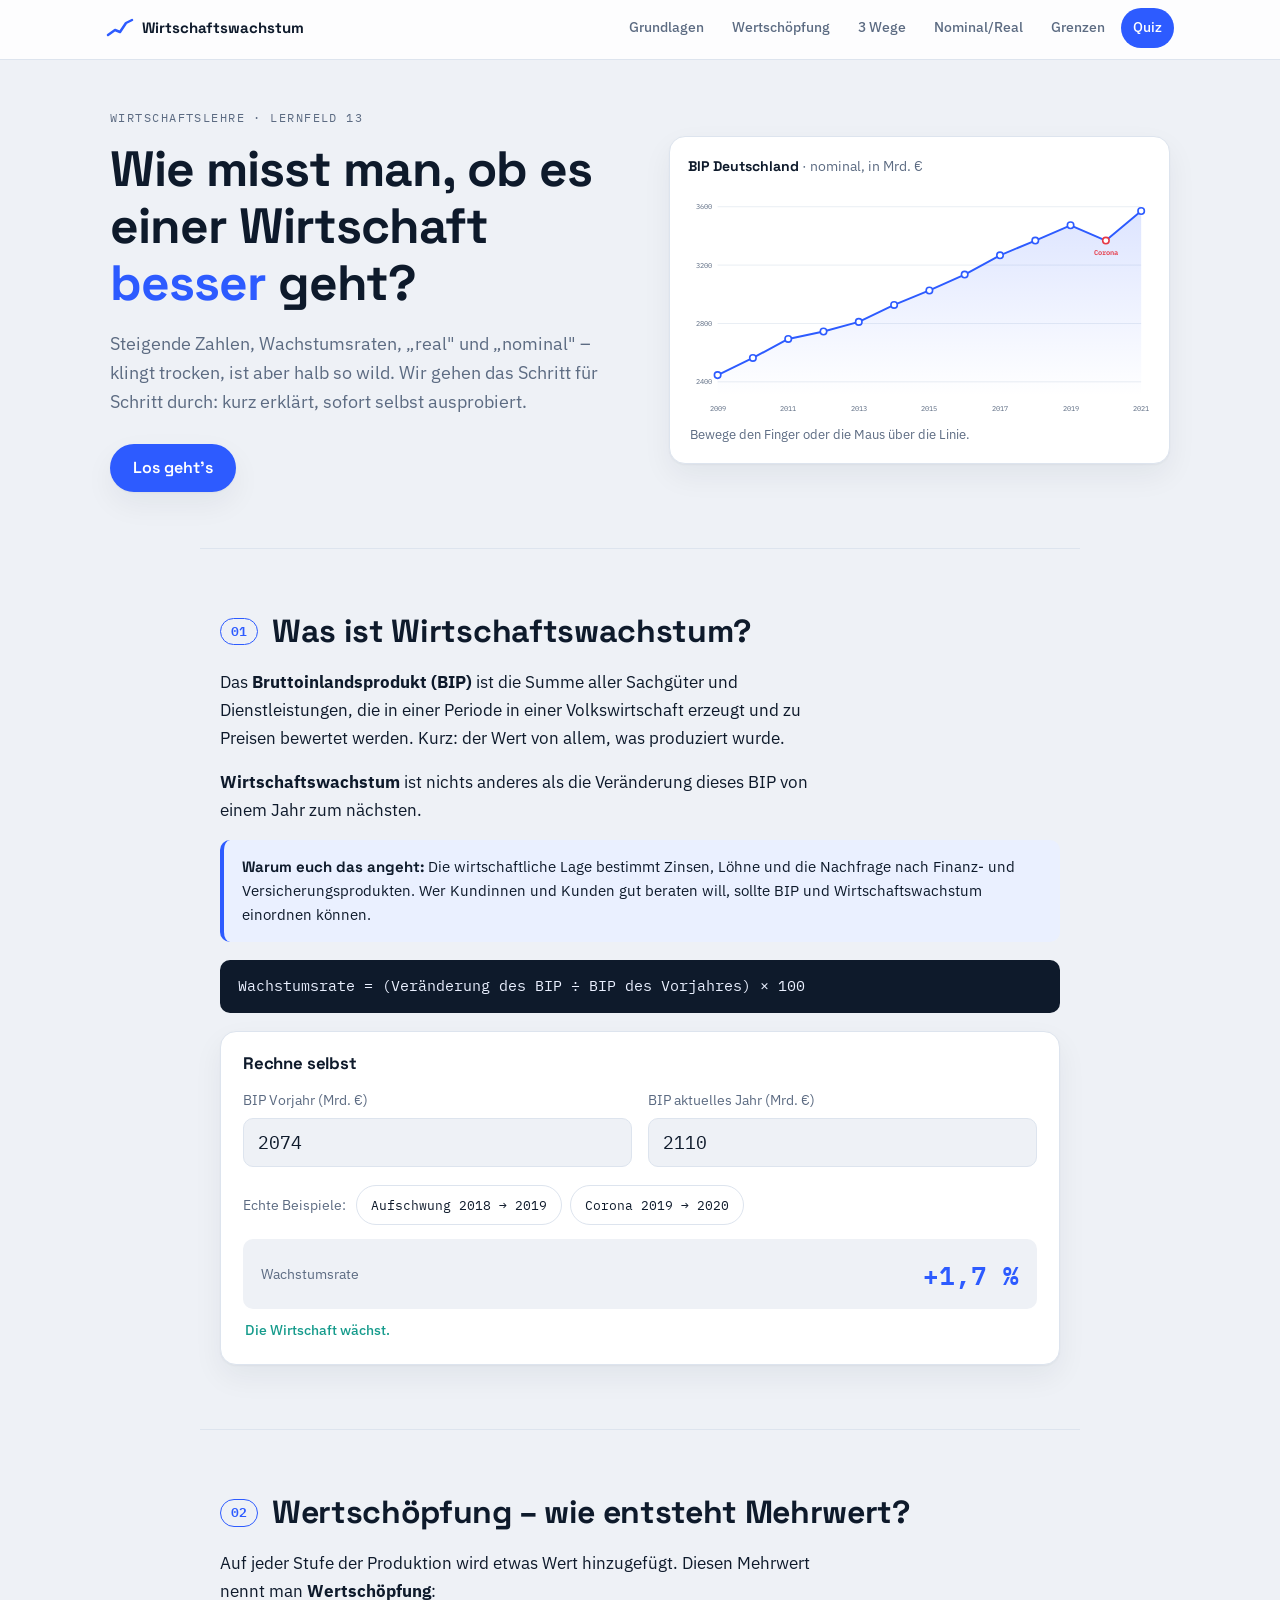
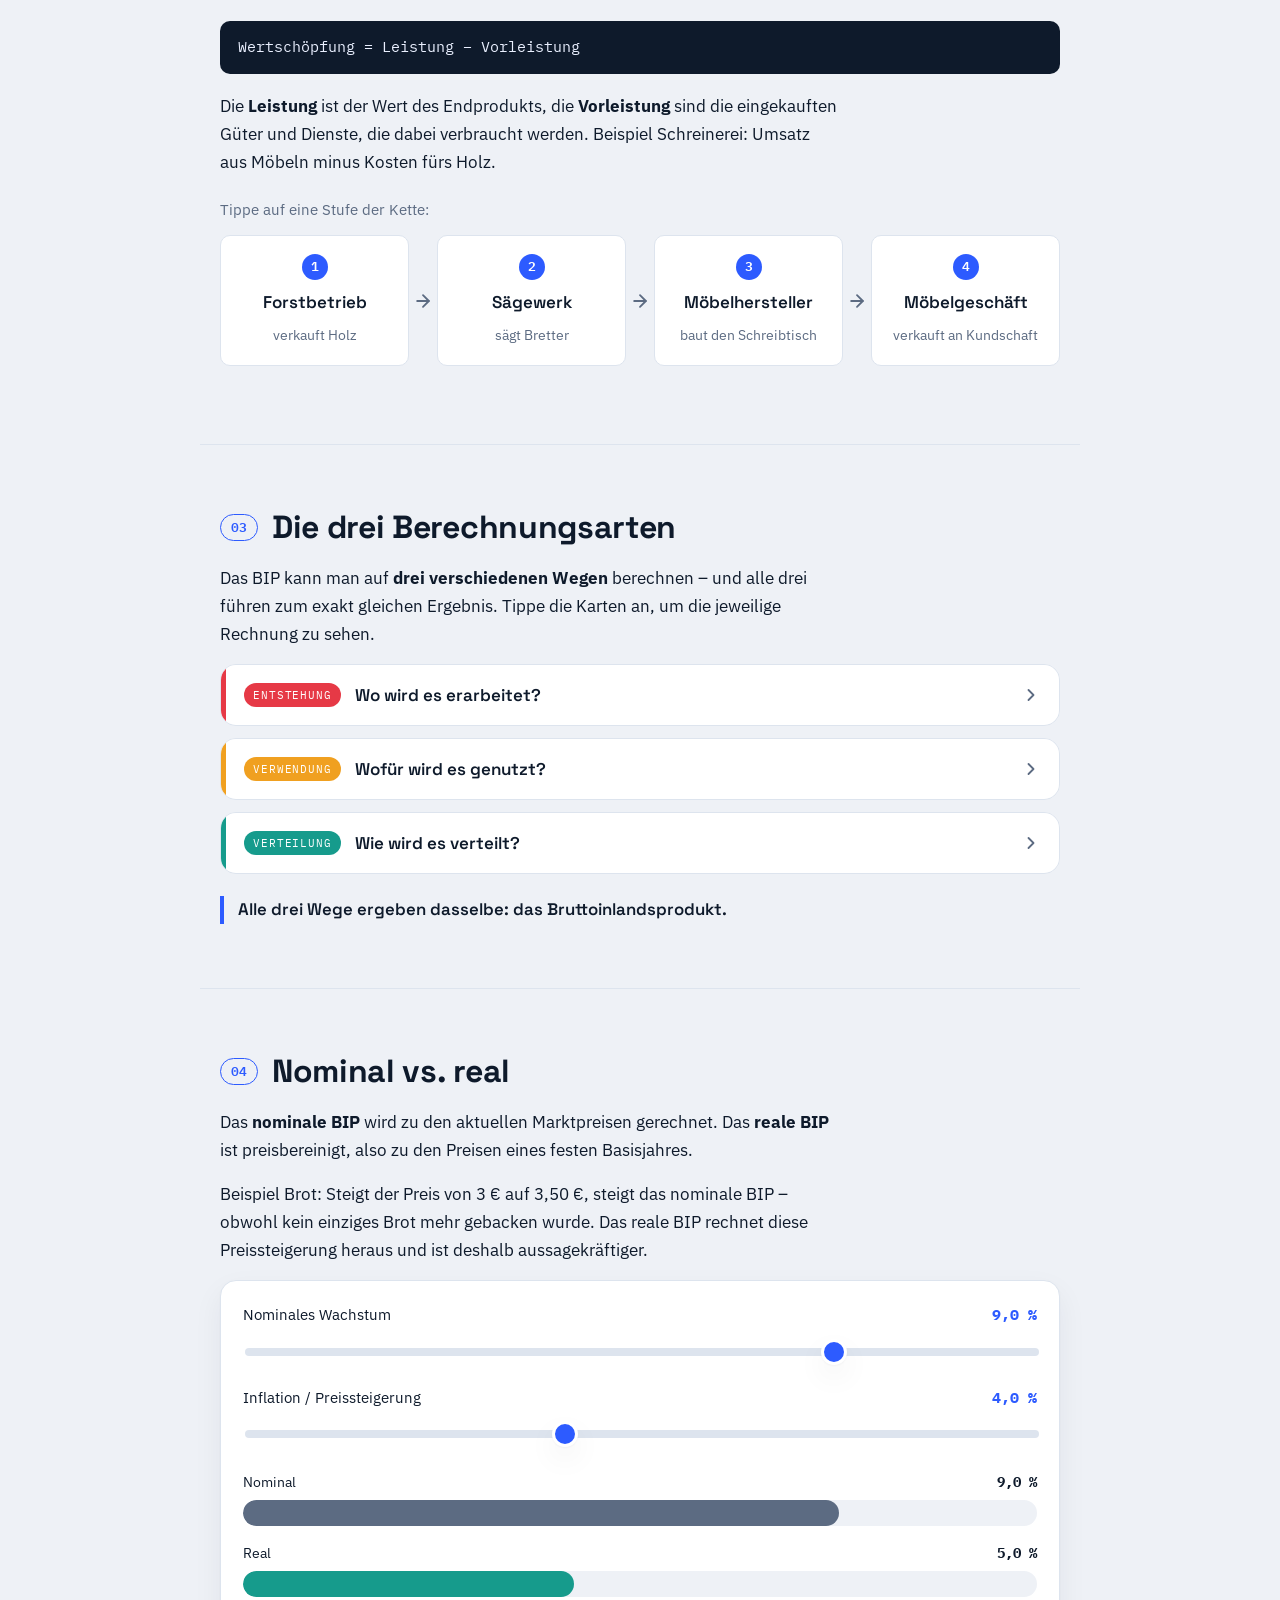
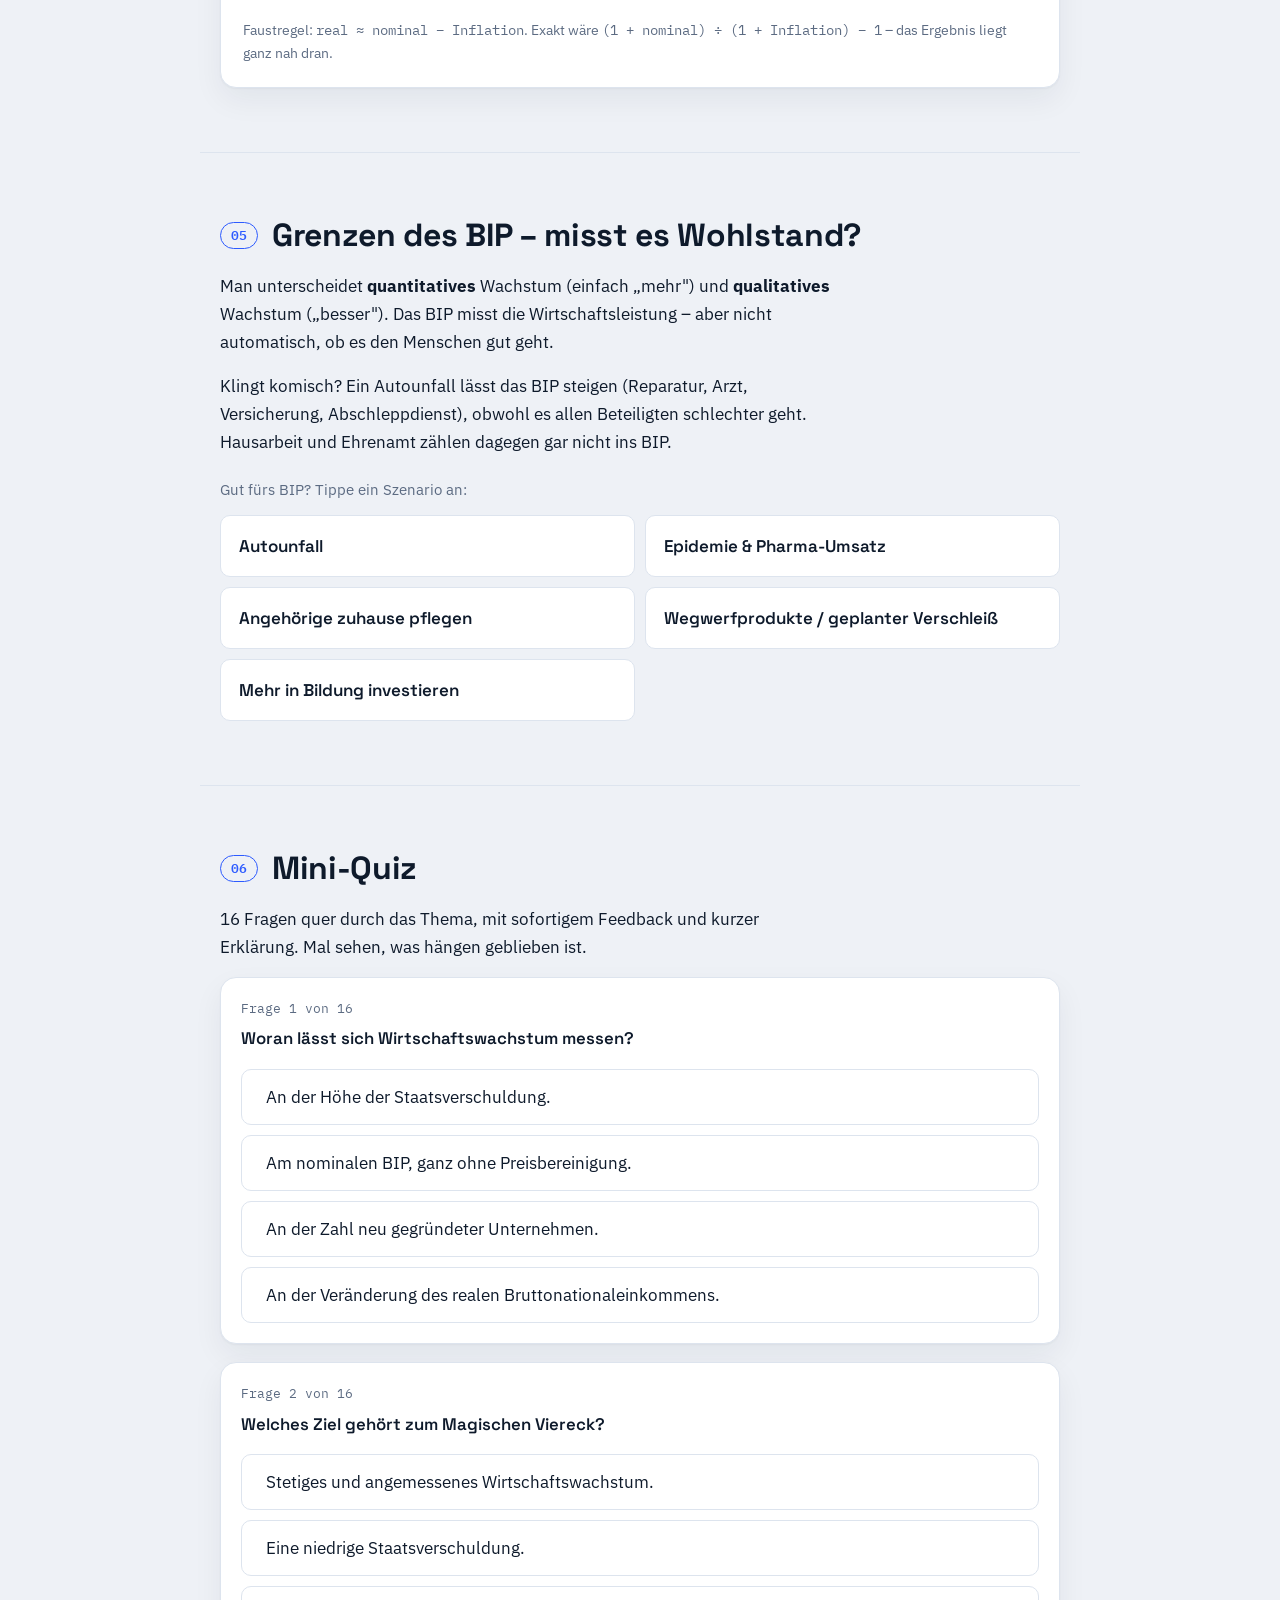
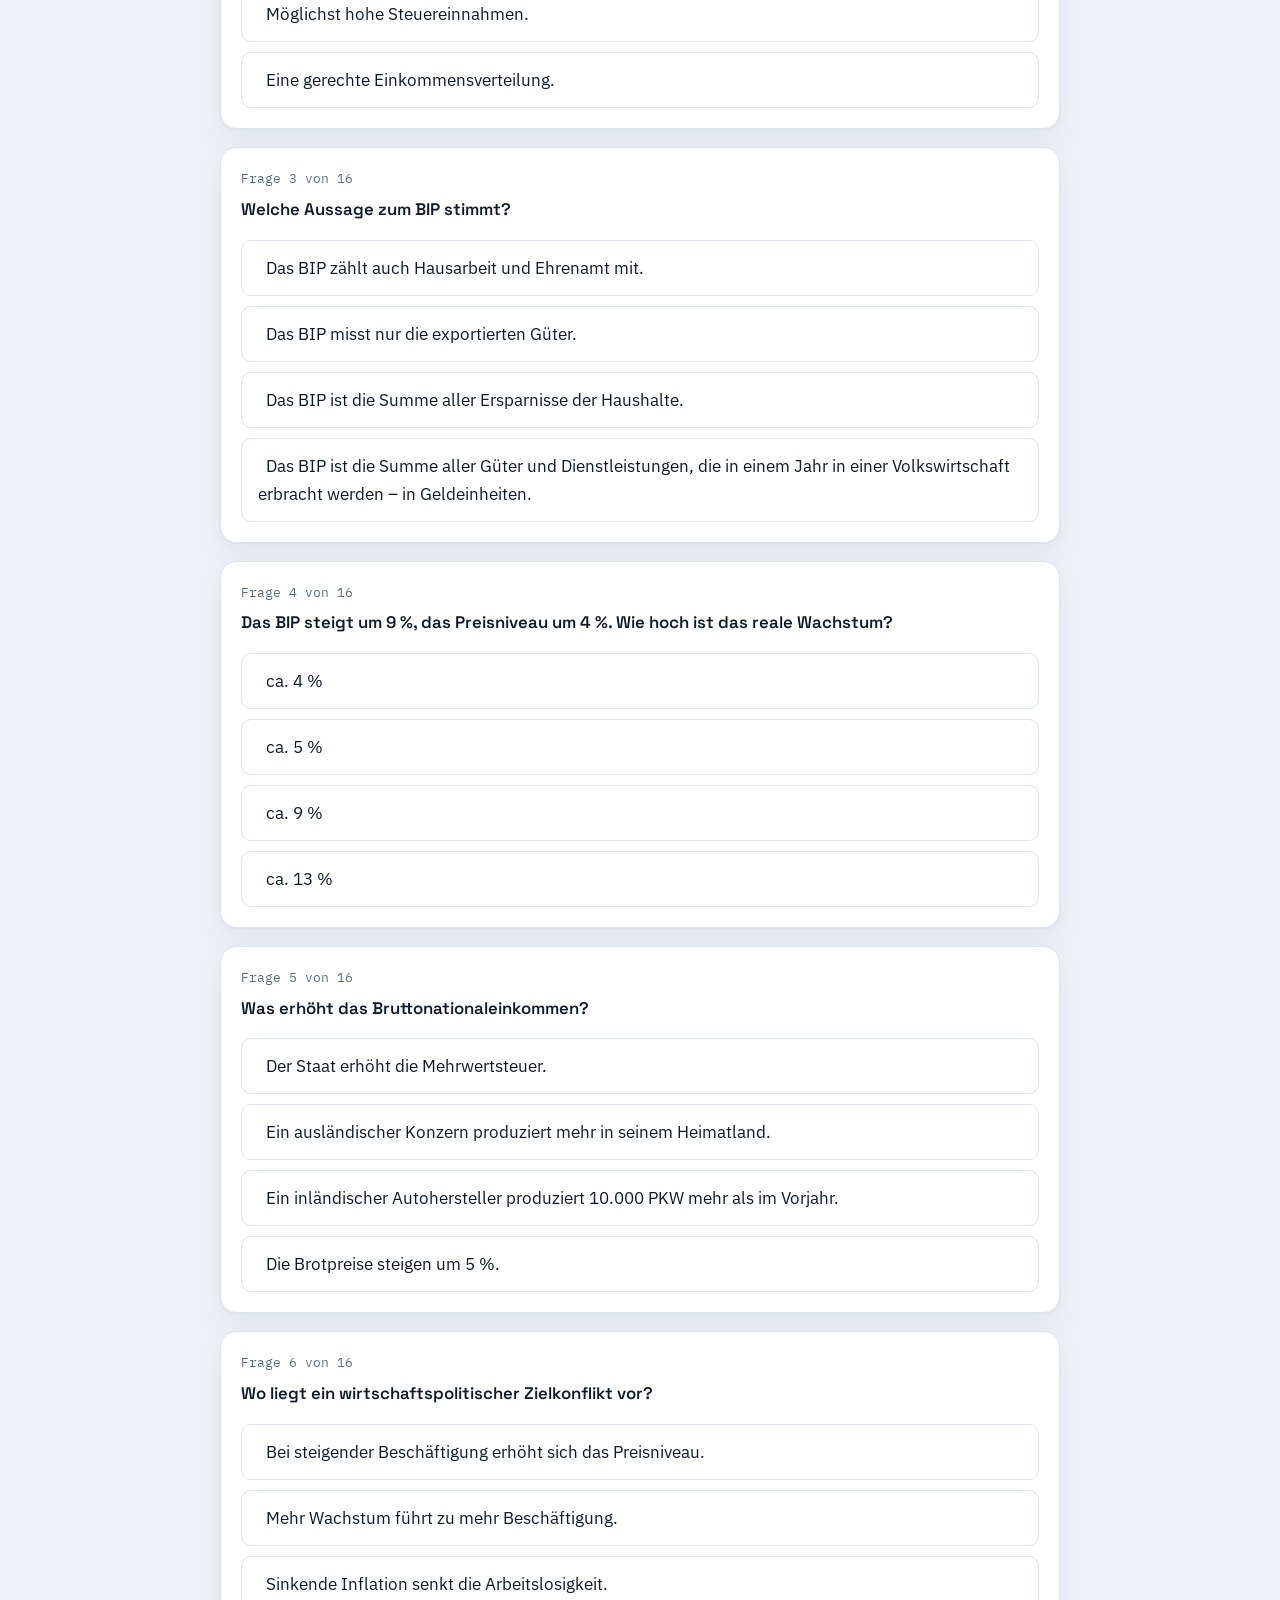
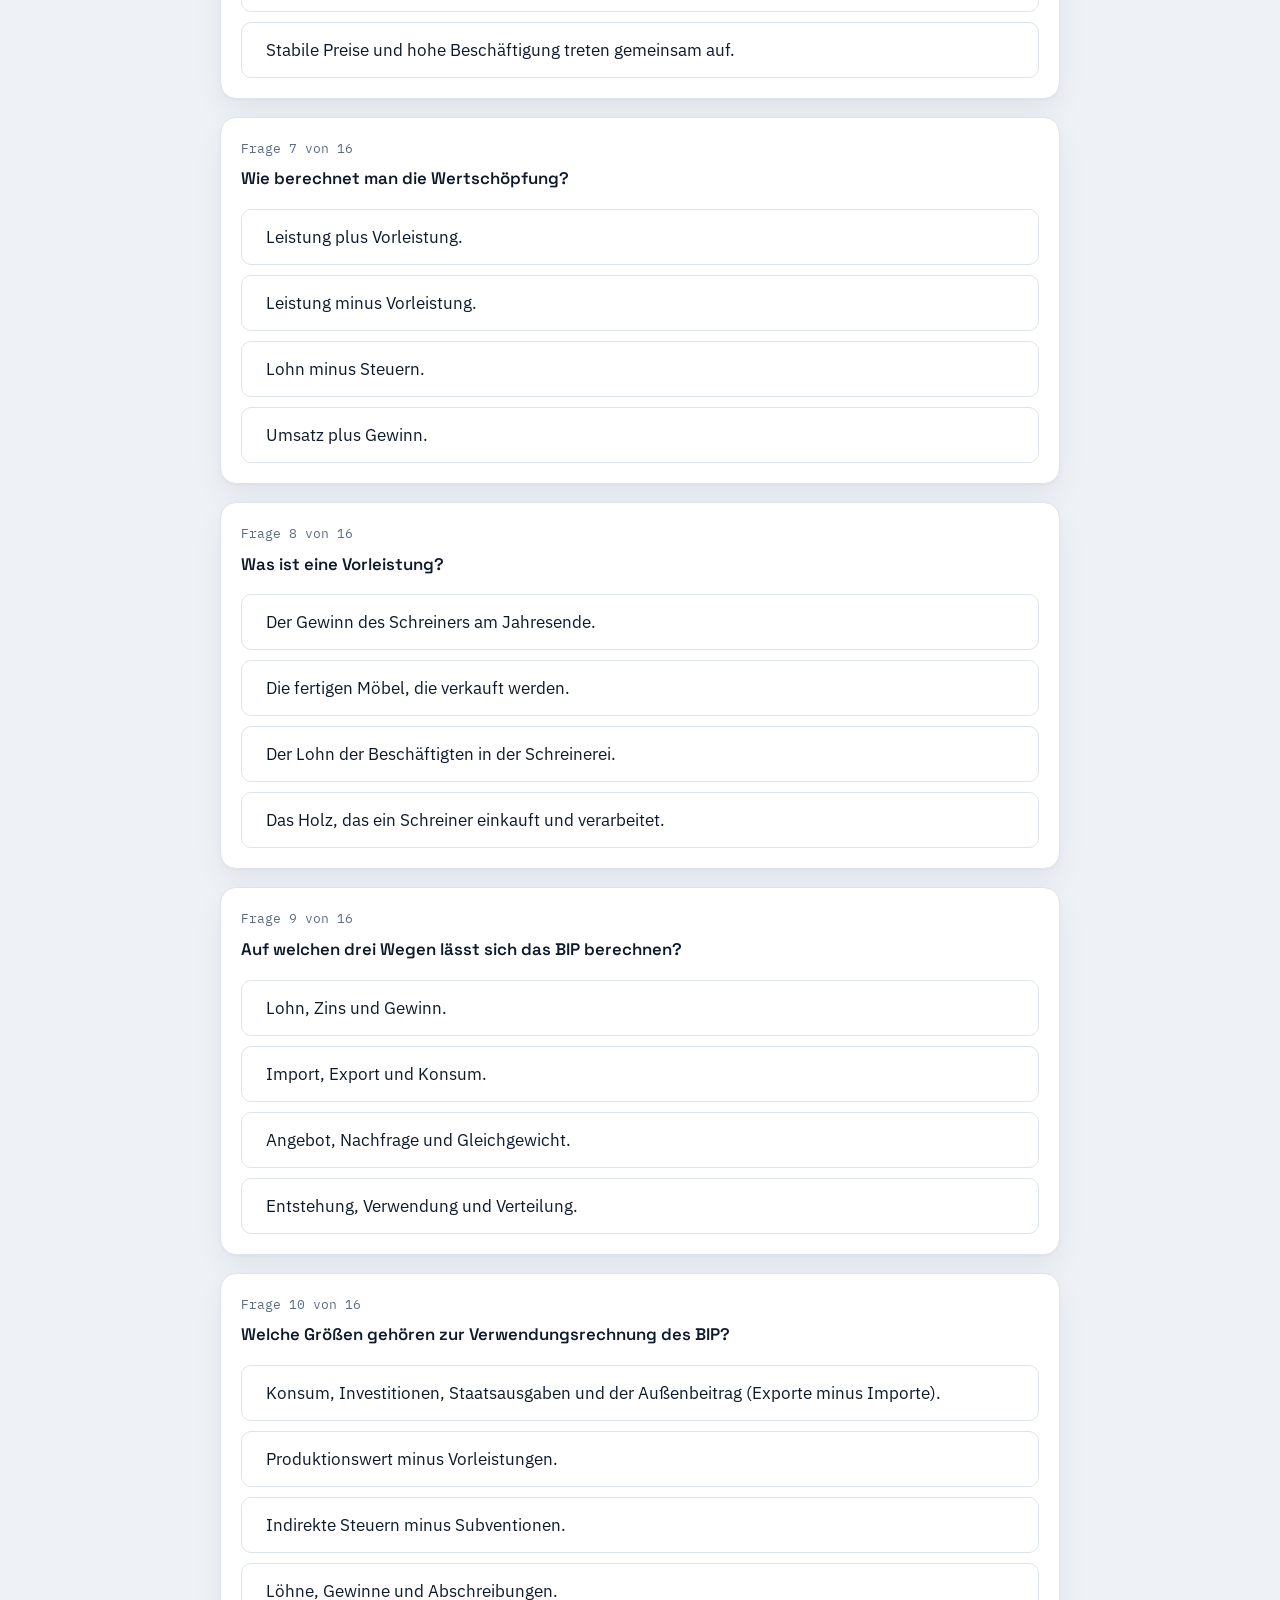
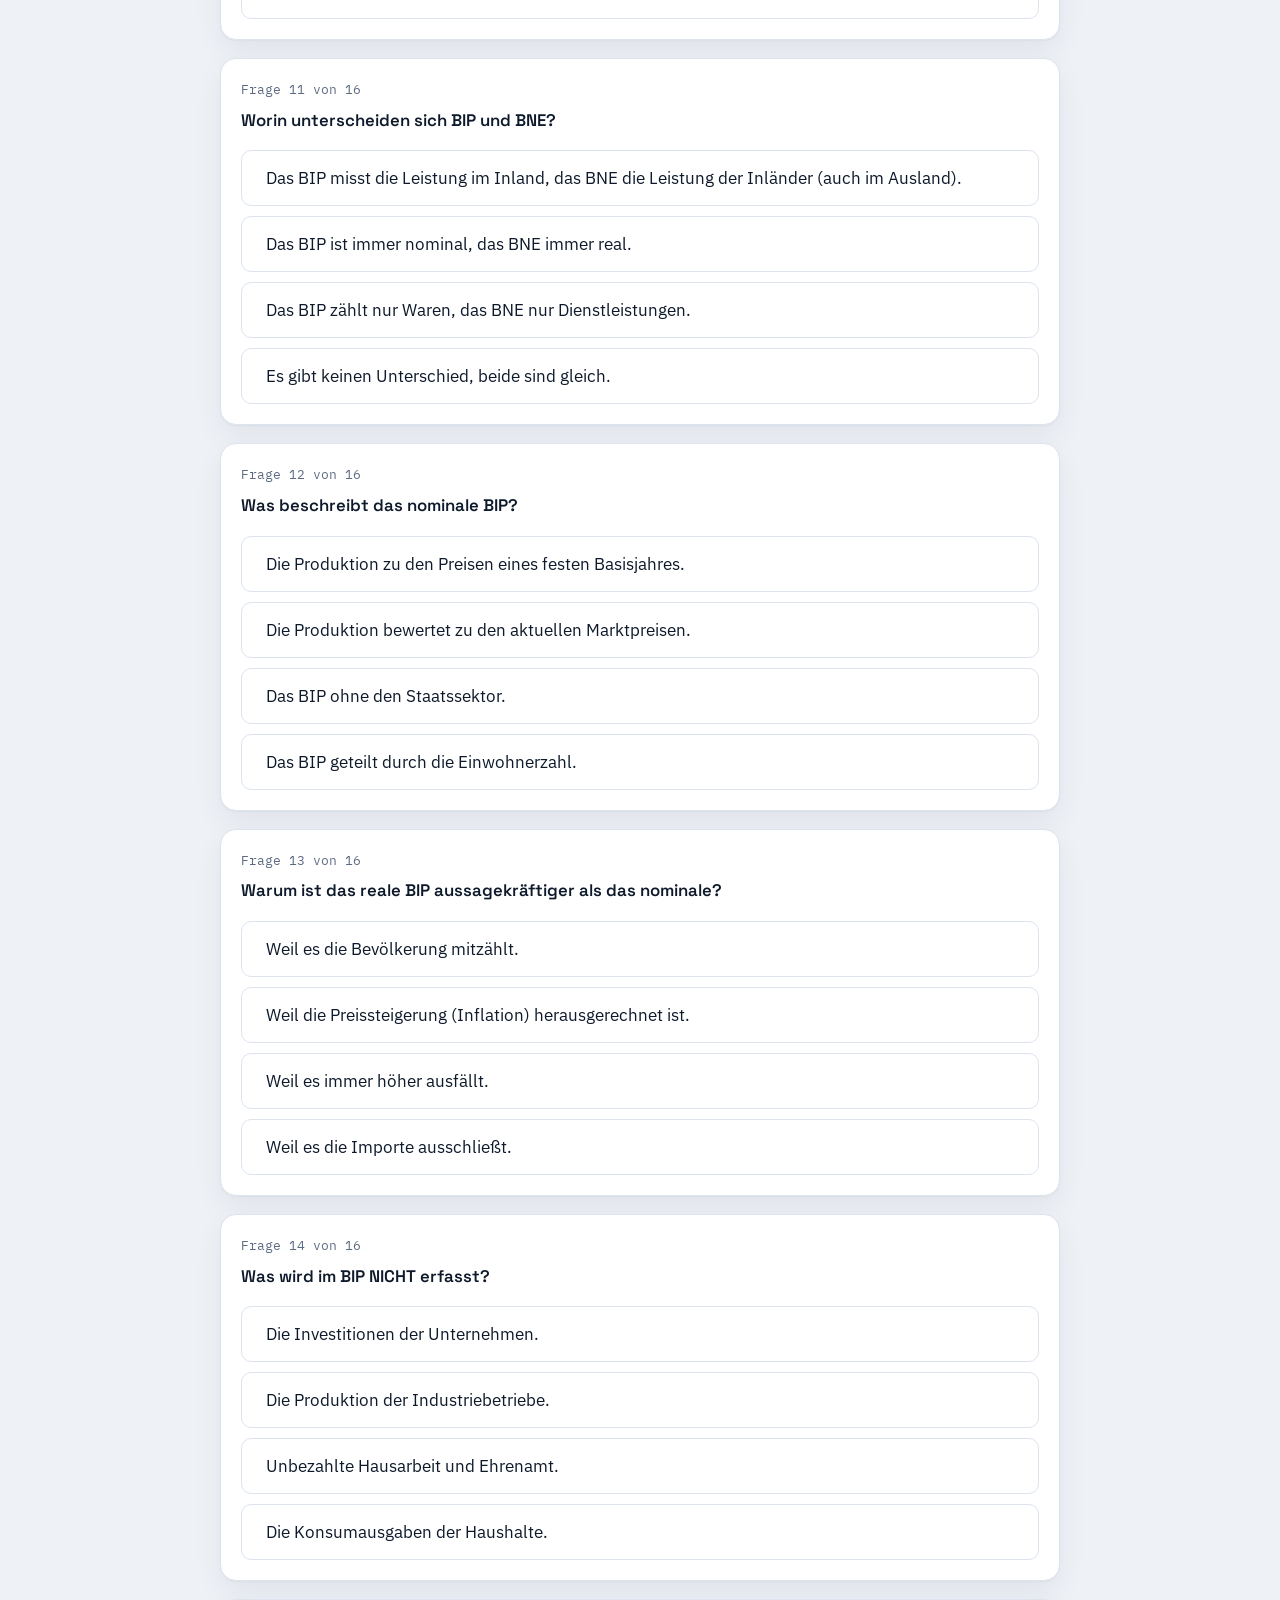
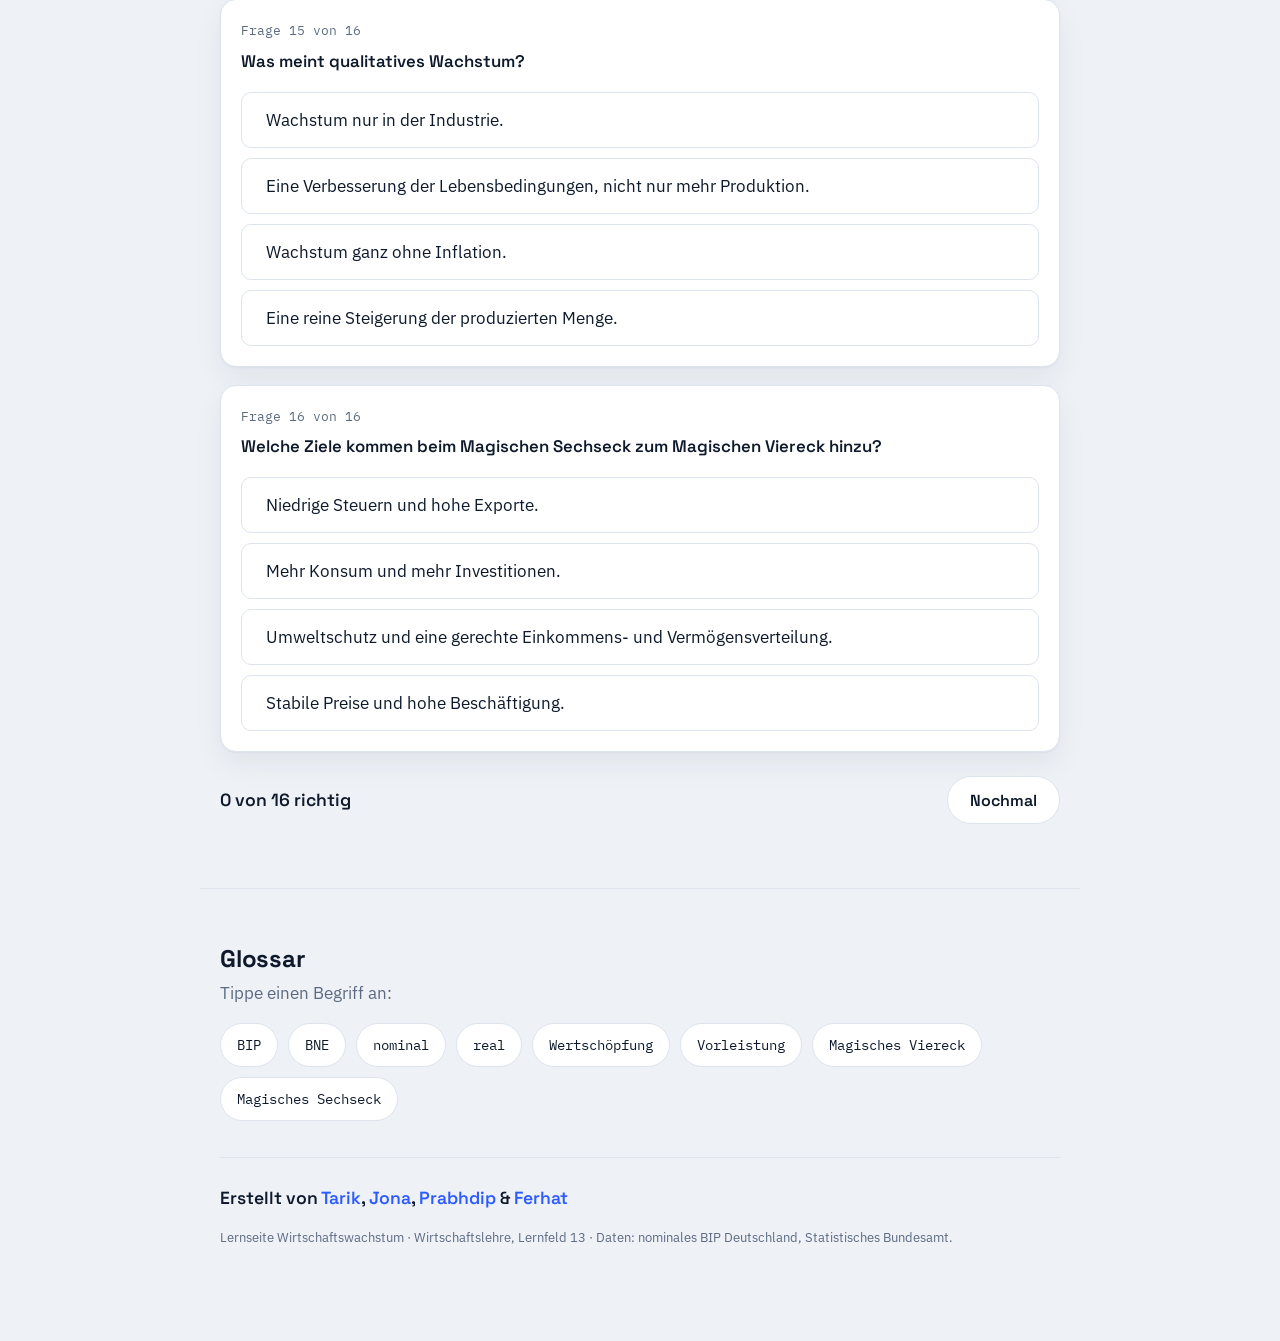
==== commit 99ff9edc: "Quiz auf 16 Fragen erweitert, Magisches Sechseck, Relevanz-Bezug ergaenzt Co-Authored-By: Claude Opu" ====
--- a/Wirtschaftswachstum-Lernseite.html
+++ b/Wirtschaftswachstum-Lernseite.html
@@ -231,6 +231,19 @@
   padding-left: 14px;
   border-left: 4px solid var(--accent);
 }
+
+/* Relevanz-/Hinweis-Kasten (anregender Zusatz) */
+.callout {
+  background: #eaf0ff;
+  border-left: 4px solid var(--accent);
+  border-radius: var(--radius-sm);
+  padding: 15px 18px;
+  margin: 0 0 18px;
+  font-size: 15px;
+  line-height: 1.6;
+  color: var(--ink);
+}
+.callout strong { font-family: var(--font-display); }
 
 /* ----------------------------- Buttons ---------------------------------- */
 .btn {
@@ -782,6 +795,13 @@
           <strong>Wirtschaftswachstum</strong> ist nichts anderes als die
           Veränderung dieses BIP von einem Jahr zum nächsten.
         </p>
+
+        <div class="callout">
+          <strong>Warum euch das angeht:</strong> Die wirtschaftliche Lage
+          bestimmt Zinsen, Löhne und die Nachfrage nach Finanz- und
+          Versicherungsprodukten. Wer Kundinnen und Kunden gut beraten will,
+          sollte BIP und Wirtschaftswachstum einordnen können.
+        </div>
 
         <div class="formula">
           Wachstumsrate = (Veränderung des BIP ÷ BIP des Vorjahres) × 100
@@ -946,8 +966,8 @@
           <h2>Mini-Quiz</h2>
         </div>
         <p class="text">
-          Sechs kurze Fragen, sofortiges Feedback. Mal sehen, was hängen
-          geblieben ist.
+          16 Fragen quer durch das Thema, mit sofortigem Feedback und kurzer
+          Erklärung. Mal sehen, was hängen geblieben ist.
         </p>
 
         <div class="quiz" id="quizList"></div>
@@ -1476,6 +1496,116 @@
         correct: 0,
         exp: "Klassischer Konflikt: mehr Beschäftigung kann die Preise steigen lassen – Beschäftigung gegen Preisstabilität.",
       },
+      {
+        q: "Wie berechnet man die Wertschöpfung?",
+        options: [
+          "Leistung minus Vorleistung.",
+          "Leistung plus Vorleistung.",
+          "Umsatz plus Gewinn.",
+          "Lohn minus Steuern.",
+        ],
+        correct: 0,
+        exp: "Wertschöpfung = Leistung (Wert des Produkts) minus Vorleistung (eingekaufte Güter).",
+      },
+      {
+        q: "Was ist eine Vorleistung?",
+        options: [
+          "Das Holz, das ein Schreiner einkauft und verarbeitet.",
+          "Der Lohn der Beschäftigten in der Schreinerei.",
+          "Die fertigen Möbel, die verkauft werden.",
+          "Der Gewinn des Schreiners am Jahresende.",
+        ],
+        correct: 0,
+        exp: "Vorleistungen sind eingekaufte Güter und Dienste, die im Produktionsprozess verbraucht werden – wie das Holz.",
+      },
+      {
+        q: "Auf welchen drei Wegen lässt sich das BIP berechnen?",
+        options: [
+          "Entstehung, Verwendung und Verteilung.",
+          "Angebot, Nachfrage und Gleichgewicht.",
+          "Import, Export und Konsum.",
+          "Lohn, Zins und Gewinn.",
+        ],
+        correct: 0,
+        exp: "Entstehungs-, Verwendungs- und Verteilungsrechnung führen alle zum gleichen Ergebnis.",
+      },
+      {
+        q: "Welche Größen gehören zur Verwendungsrechnung des BIP?",
+        options: [
+          "Konsum, Investitionen, Staatsausgaben und der Außenbeitrag (Exporte minus Importe).",
+          "Löhne, Gewinne und Abschreibungen.",
+          "Produktionswert minus Vorleistungen.",
+          "Indirekte Steuern minus Subventionen.",
+        ],
+        correct: 0,
+        exp: "Die Verwendungsrechnung fragt, wofür das BIP genutzt wird: Konsum, Investitionen, Staat und Außenbeitrag.",
+      },
+      {
+        q: "Worin unterscheiden sich BIP und BNE?",
+        options: [
+          "Das BIP misst die Leistung im Inland, das BNE die Leistung der Inländer (auch im Ausland).",
+          "Das BIP ist immer nominal, das BNE immer real.",
+          "Das BIP zählt nur Waren, das BNE nur Dienstleistungen.",
+          "Es gibt keinen Unterschied, beide sind gleich.",
+        ],
+        correct: 0,
+        exp: "BIP = Inlandskonzept (im Inland erzeugt), BNE = Inländerkonzept (von Inländern erzeugt, egal wo).",
+      },
+      {
+        q: "Was beschreibt das nominale BIP?",
+        options: [
+          "Die Produktion bewertet zu den aktuellen Marktpreisen.",
+          "Die Produktion zu den Preisen eines festen Basisjahres.",
+          "Das BIP ohne den Staatssektor.",
+          "Das BIP geteilt durch die Einwohnerzahl.",
+        ],
+        correct: 0,
+        exp: "Nominal = zu aktuellen Preisen. Preissteigerungen sind enthalten und können das BIP erhöhen.",
+      },
+      {
+        q: "Warum ist das reale BIP aussagekräftiger als das nominale?",
+        options: [
+          "Weil die Preissteigerung (Inflation) herausgerechnet ist.",
+          "Weil es immer höher ausfällt.",
+          "Weil es die Importe ausschließt.",
+          "Weil es die Bevölkerung mitzählt.",
+        ],
+        correct: 0,
+        exp: "Real ist preisbereinigt – es zeigt echtes Mengenwachstum statt nur höherer Preise.",
+      },
+      {
+        q: "Was wird im BIP NICHT erfasst?",
+        options: [
+          "Unbezahlte Hausarbeit und Ehrenamt.",
+          "Die Produktion der Industriebetriebe.",
+          "Die Konsumausgaben der Haushalte.",
+          "Die Investitionen der Unternehmen.",
+        ],
+        correct: 0,
+        exp: "Unbezahlte Arbeit hat keinen Marktpreis und taucht im BIP nicht auf – eine wichtige Grenze des BIP.",
+      },
+      {
+        q: "Was meint qualitatives Wachstum?",
+        options: [
+          "Eine Verbesserung der Lebensbedingungen, nicht nur mehr Produktion.",
+          "Eine reine Steigerung der produzierten Menge.",
+          "Wachstum nur in der Industrie.",
+          "Wachstum ganz ohne Inflation.",
+        ],
+        correct: 0,
+        exp: "Quantitativ = mehr. Qualitativ = besser (z. B. Bildung, Gesundheit, Umwelt).",
+      },
+      {
+        q: "Welche Ziele kommen beim Magischen Sechseck zum Magischen Viereck hinzu?",
+        options: [
+          "Umweltschutz und eine gerechte Einkommens- und Vermögensverteilung.",
+          "Niedrige Steuern und hohe Exporte.",
+          "Mehr Konsum und mehr Investitionen.",
+          "Stabile Preise und hohe Beschäftigung.",
+        ],
+        correct: 0,
+        exp: "Das Sechseck erweitert das Viereck um Umweltschutz und gerechte Verteilung.",
+      },
     ];
 
     let score = 0;
@@ -1562,8 +1692,8 @@
       // Alle Fragen beantwortet: motivierende Auswertung
       let msg;
       if (score === total) msg = "Perfekt – sitzt alles!";
-      else if (score >= 4) msg = "Stark, das meiste sitzt.";
-      else if (score >= 2) msg = "Solide Basis. Schau dir die Erklärungen oben nochmal an.";
+      else if (score >= total * 0.8) msg = "Stark, das meiste sitzt.";
+      else if (score >= total * 0.5) msg = "Solide Basis. Schau dir die Erklärungen oben nochmal an.";
       else msg = "Kein Stress – geh die Abschnitte nochmal durch und probier es erneut.";
       scoreEl.textContent = `${score} von ${total} richtig. ${msg}`;
       scoreEl.classList.add("is-done");
@@ -1593,6 +1723,7 @@
       { term: "Wertschöpfung", def: "Leistung minus Vorleistung: der Mehrwert, der auf einer Produktionsstufe neu geschaffen wird." },
       { term: "Vorleistung", def: "Eingekaufte Güter und Dienste, die im Produktionsprozess verbraucht werden." },
       { term: "Magisches Viereck", def: "Vier gleichzeitig angestrebte Ziele der Wirtschaftspolitik: Preisstabilität, hoher Beschäftigungsstand, außenwirtschaftliches Gleichgewicht und stetiges, angemessenes Wachstum. Magisch heißt es, weil schwer alle zugleich erreichbar sind." },
+      { term: "Magisches Sechseck", def: "Erweiterung des Magischen Vierecks um zwei Ziele: Umweltschutz (Erhalt der natürlichen Lebensgrundlagen) und eine gerechte Einkommens- und Vermögensverteilung." },
     ];
 
     wrap.innerHTML = terms
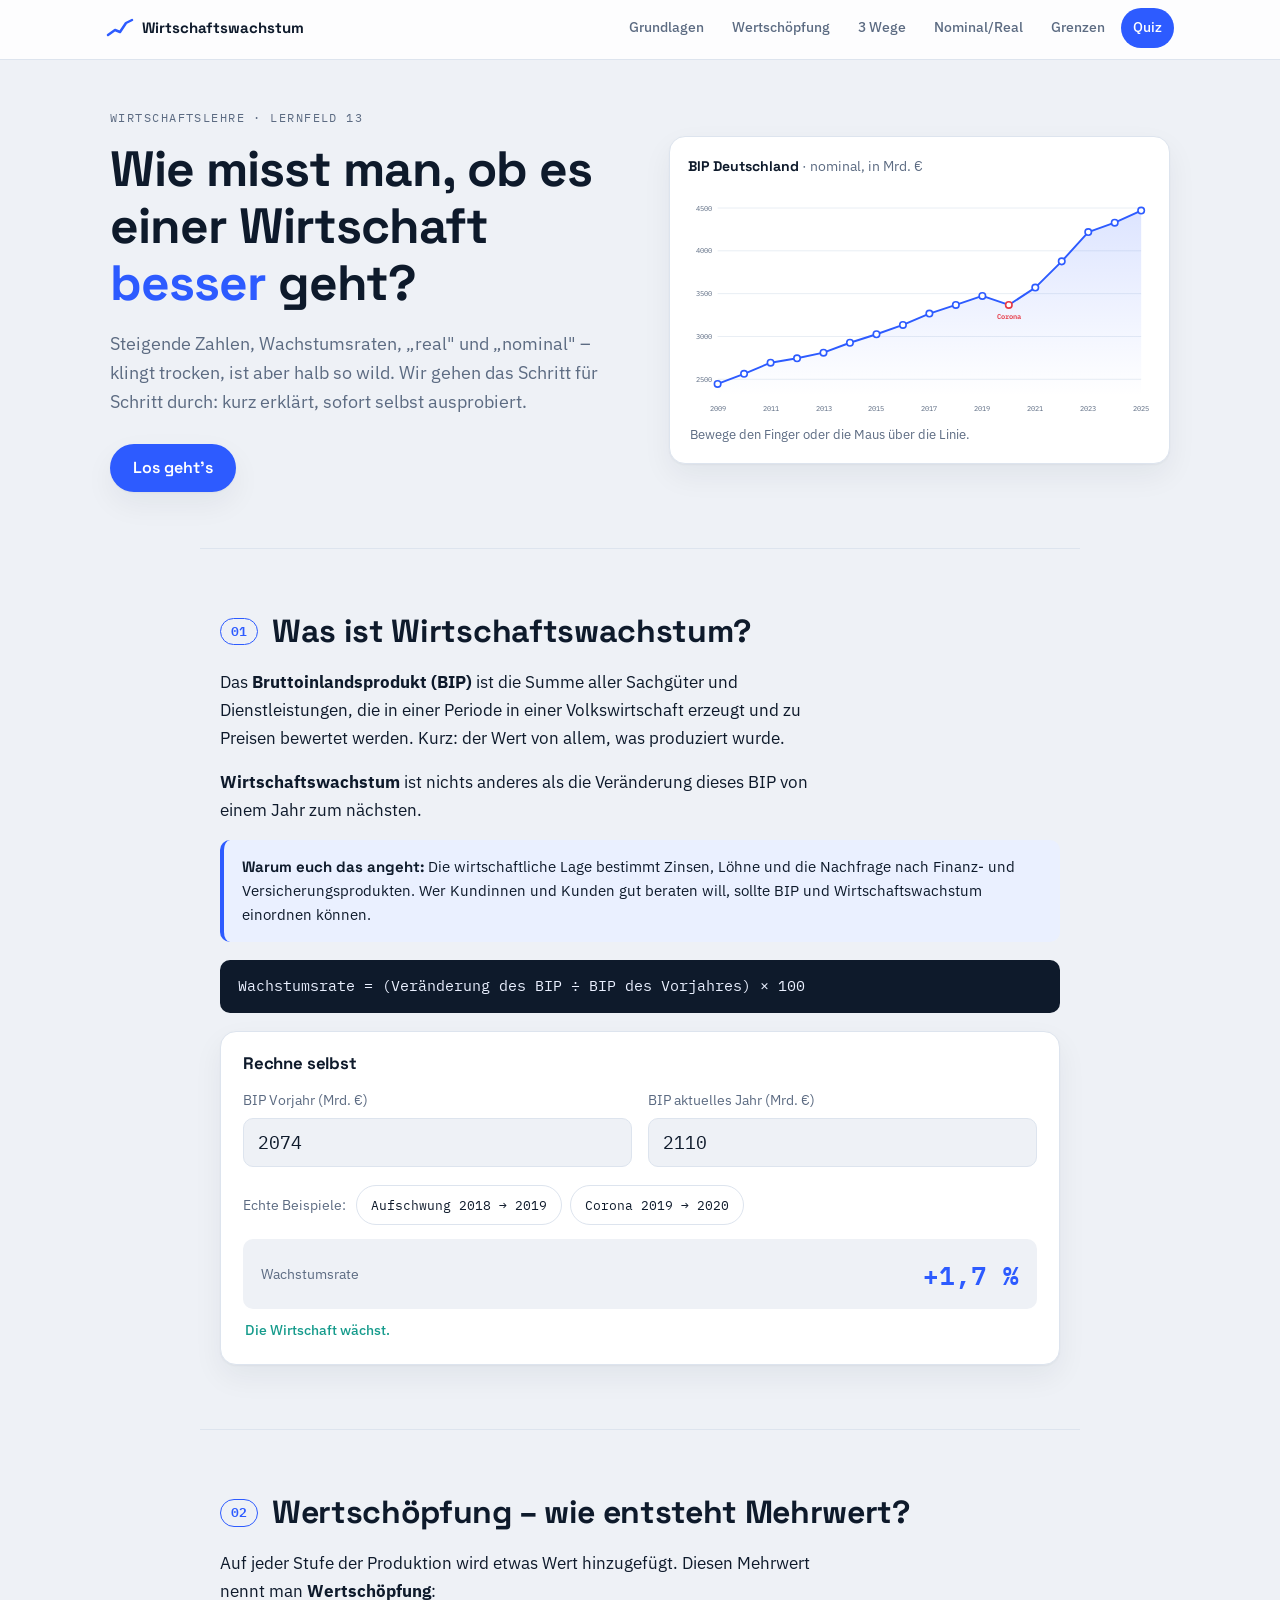
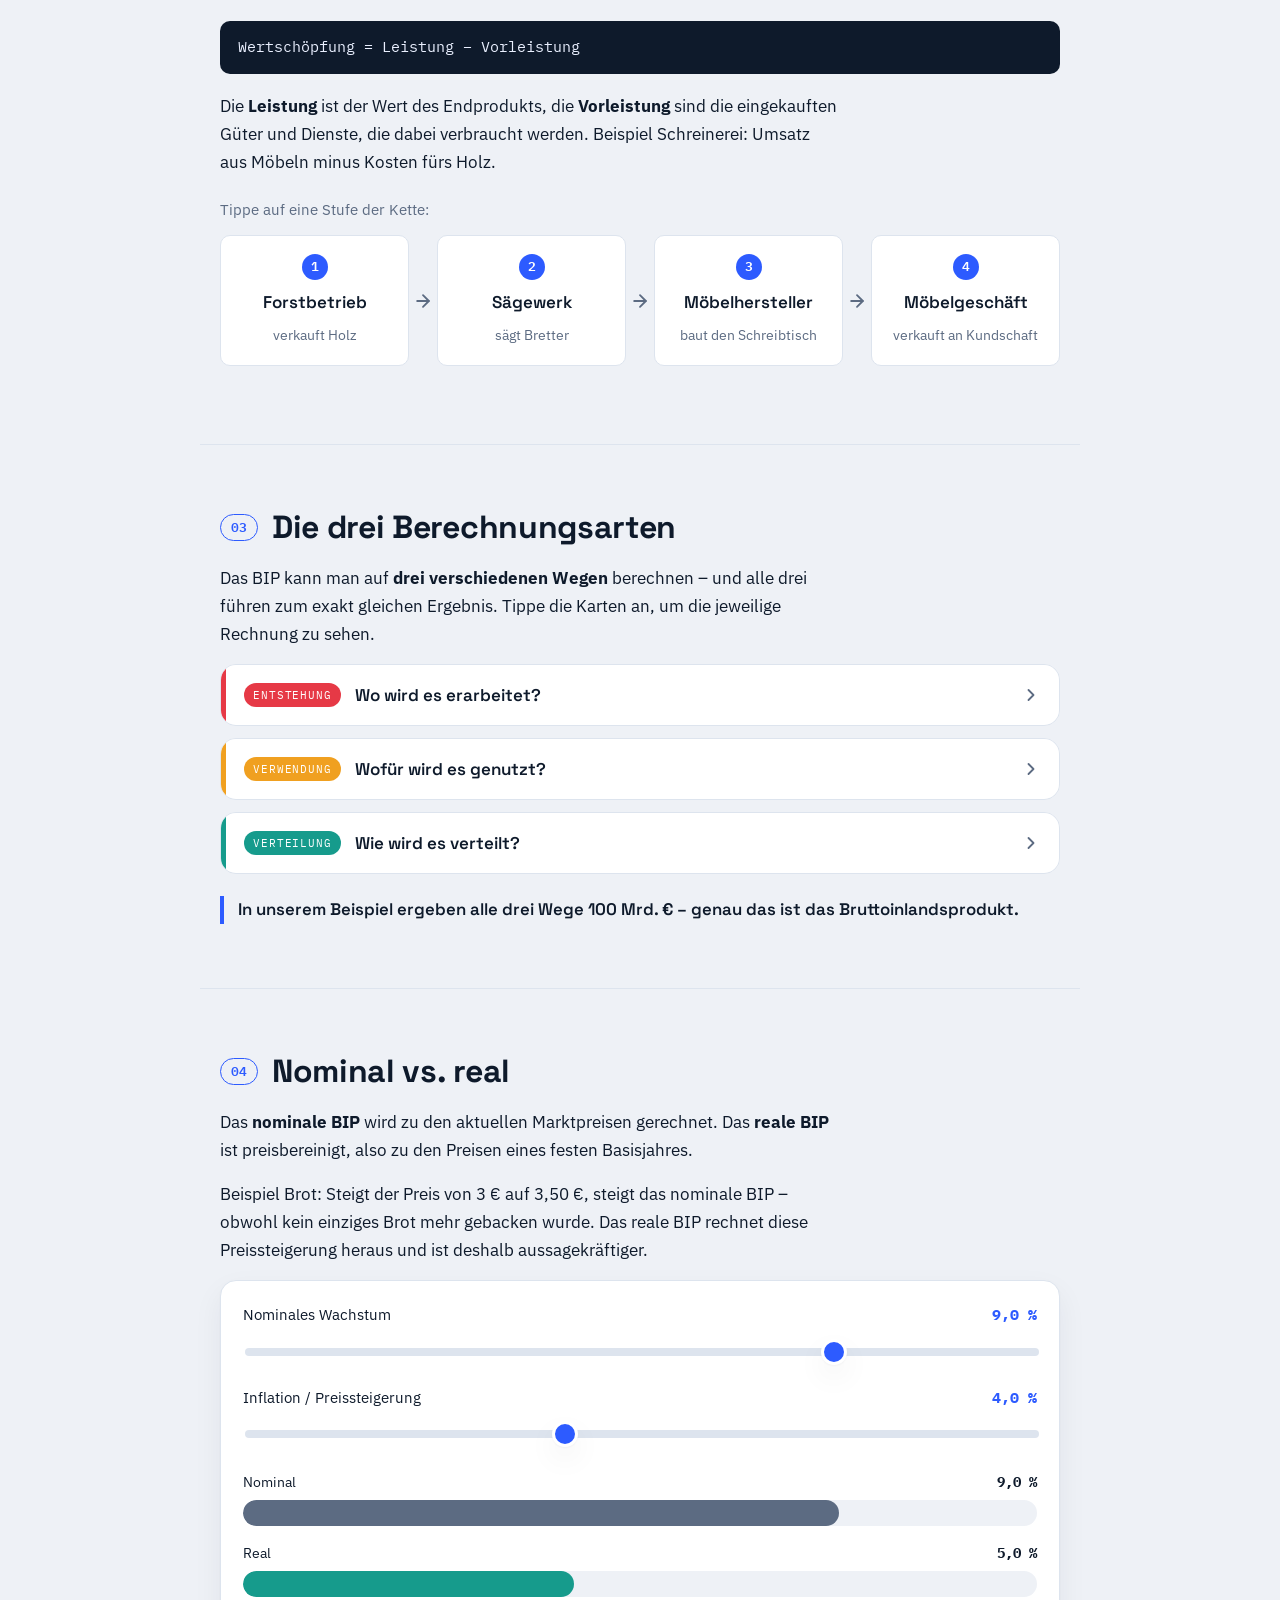
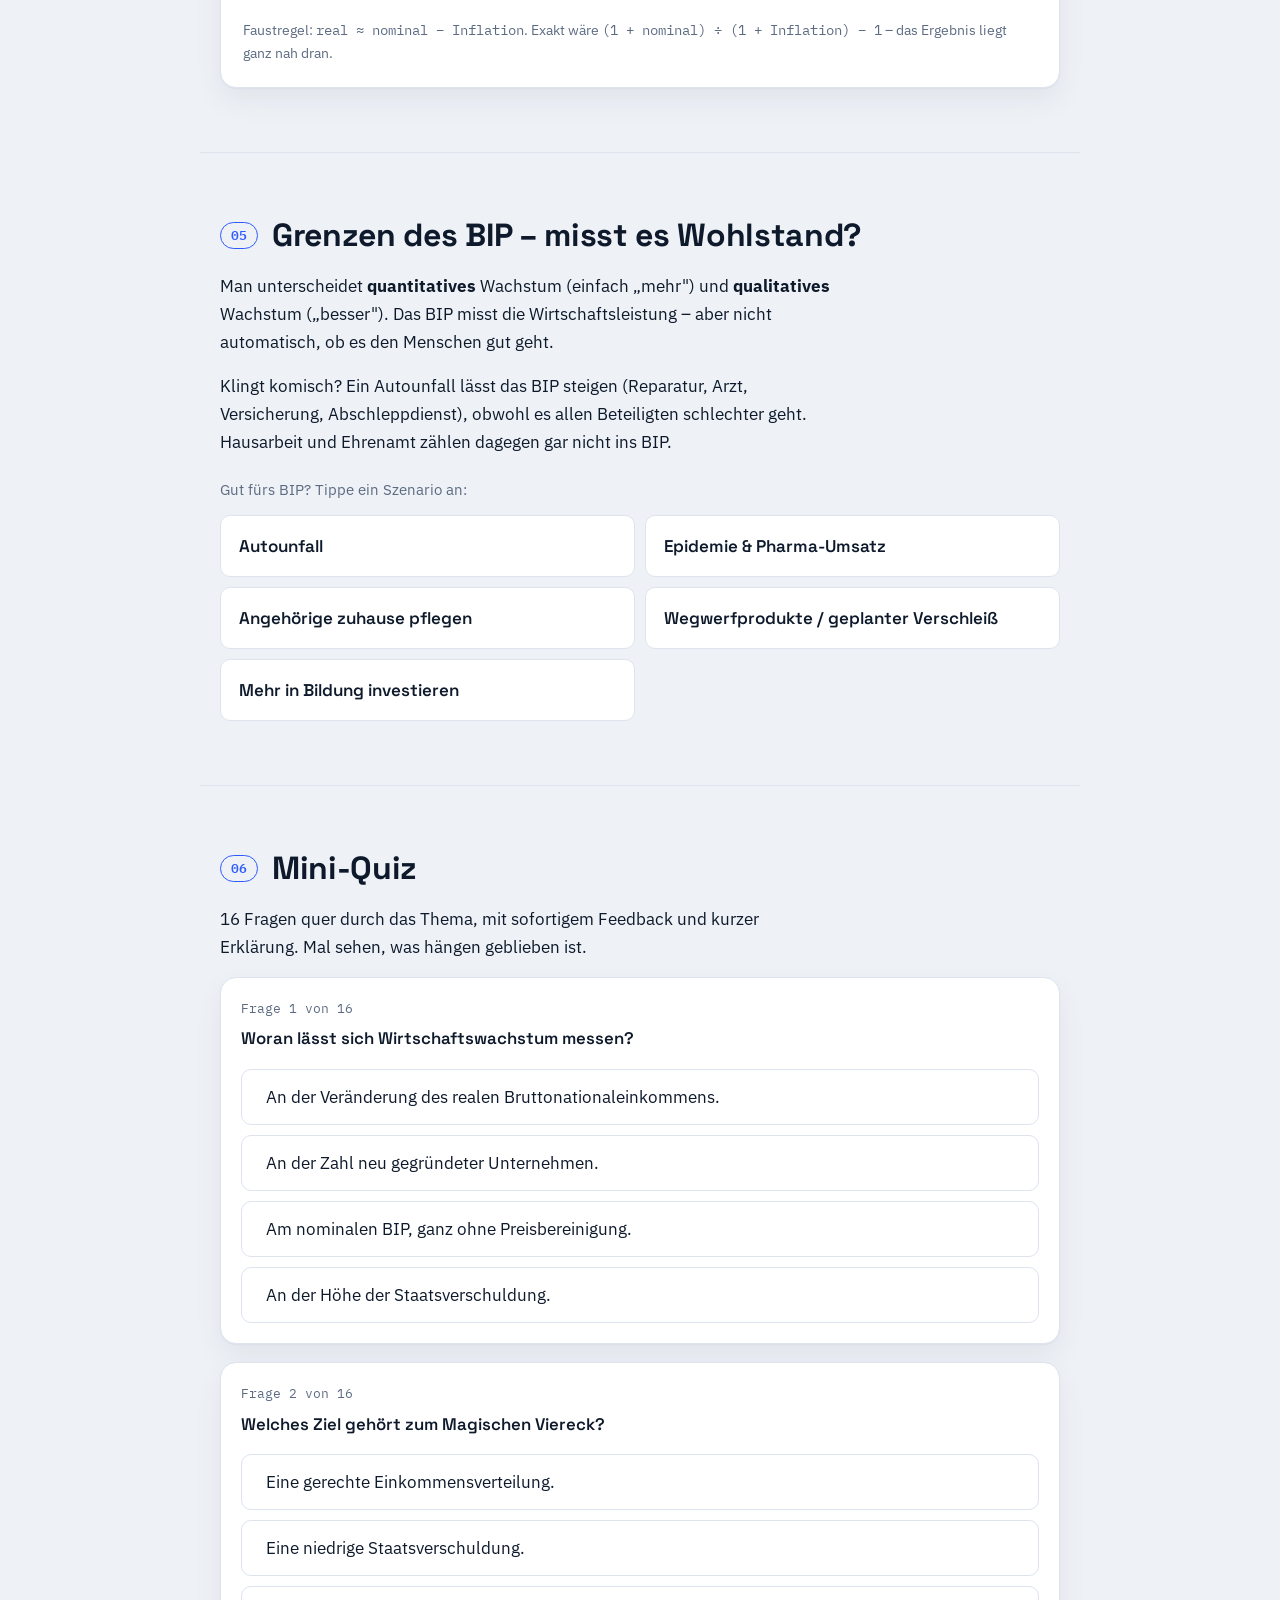
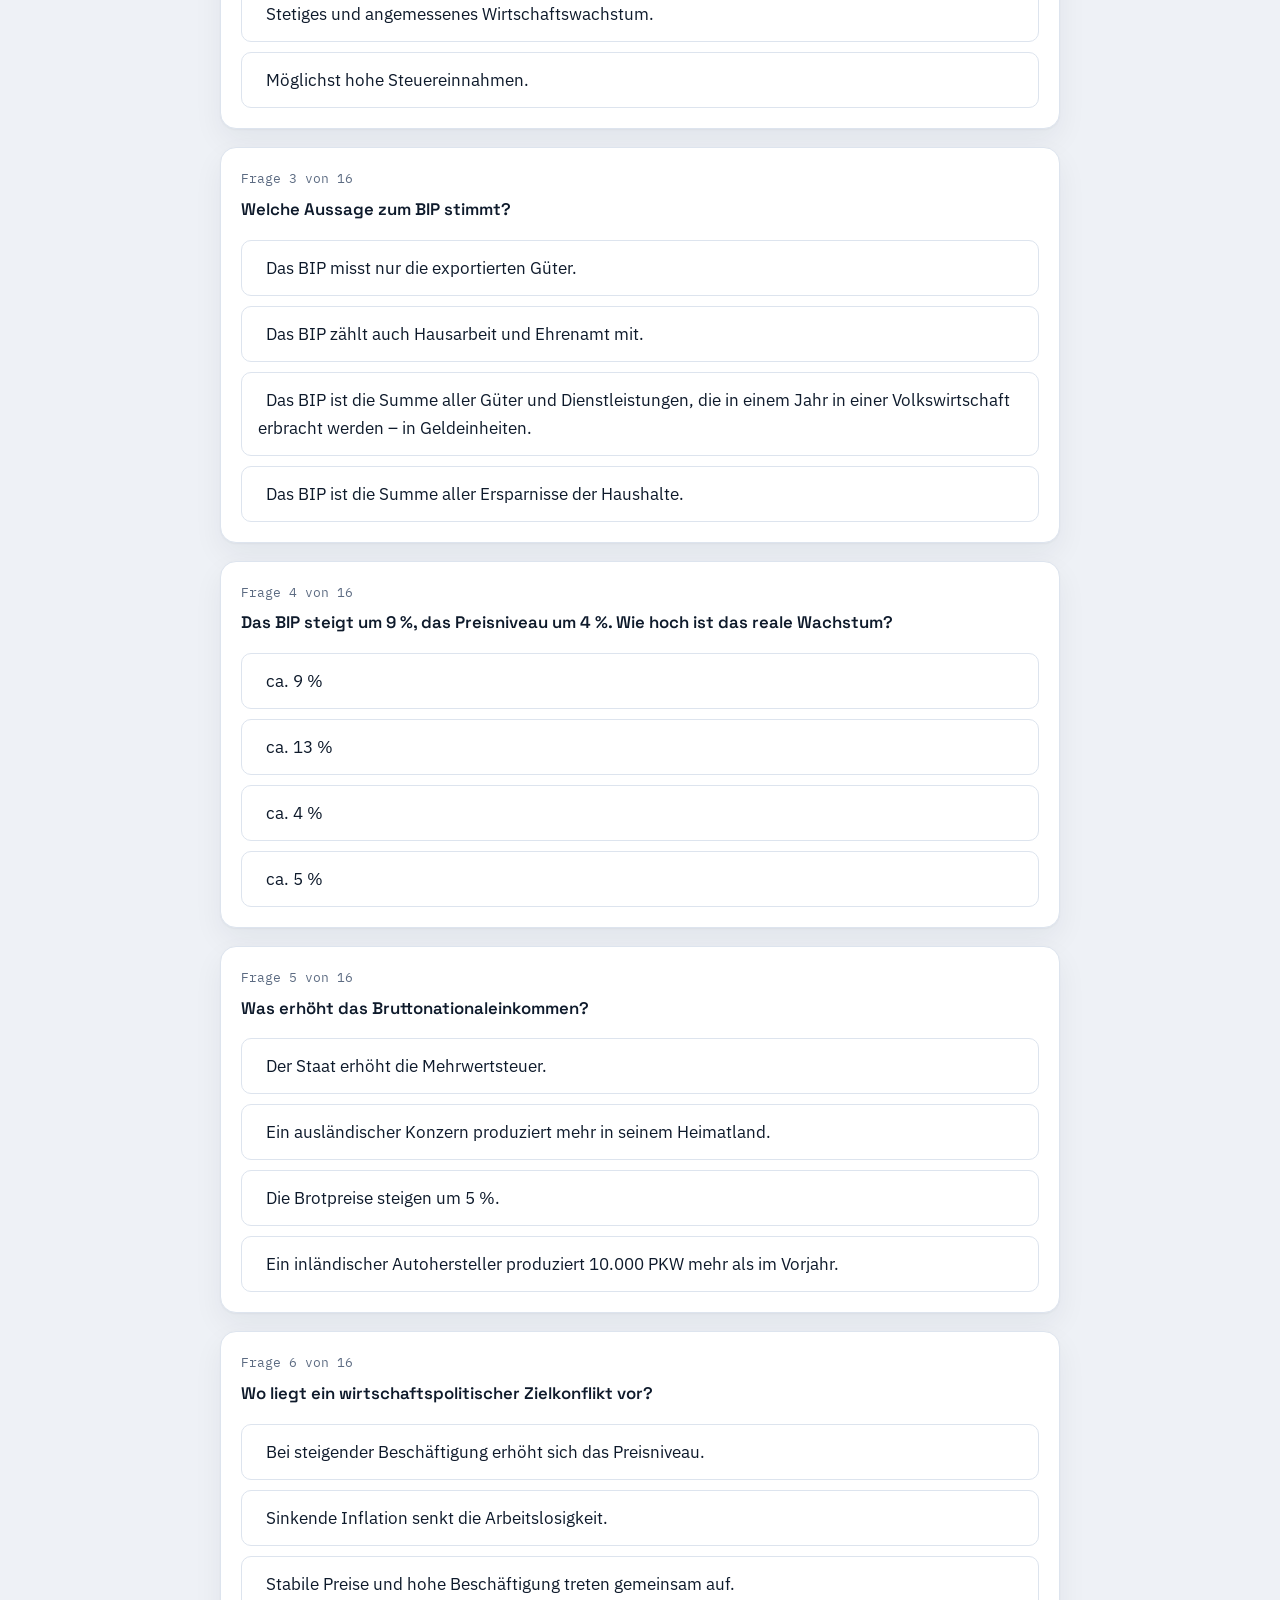
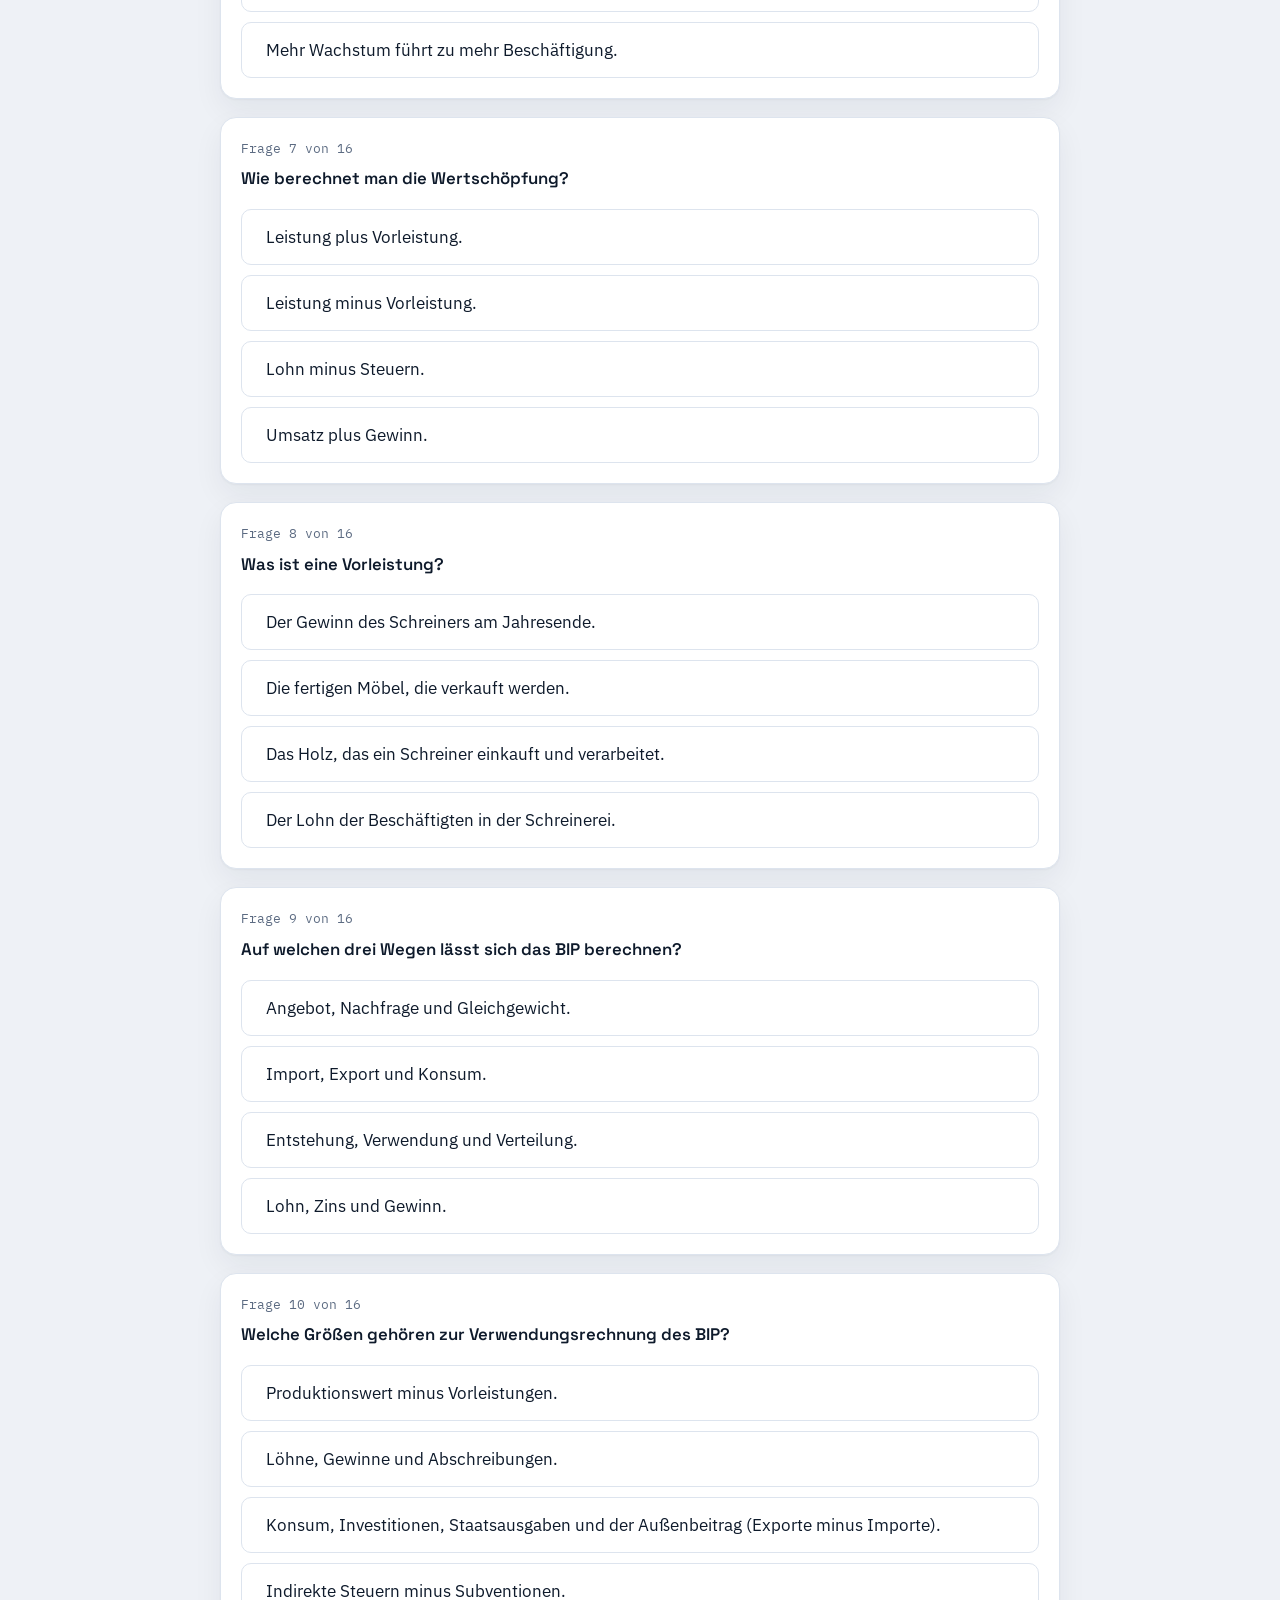
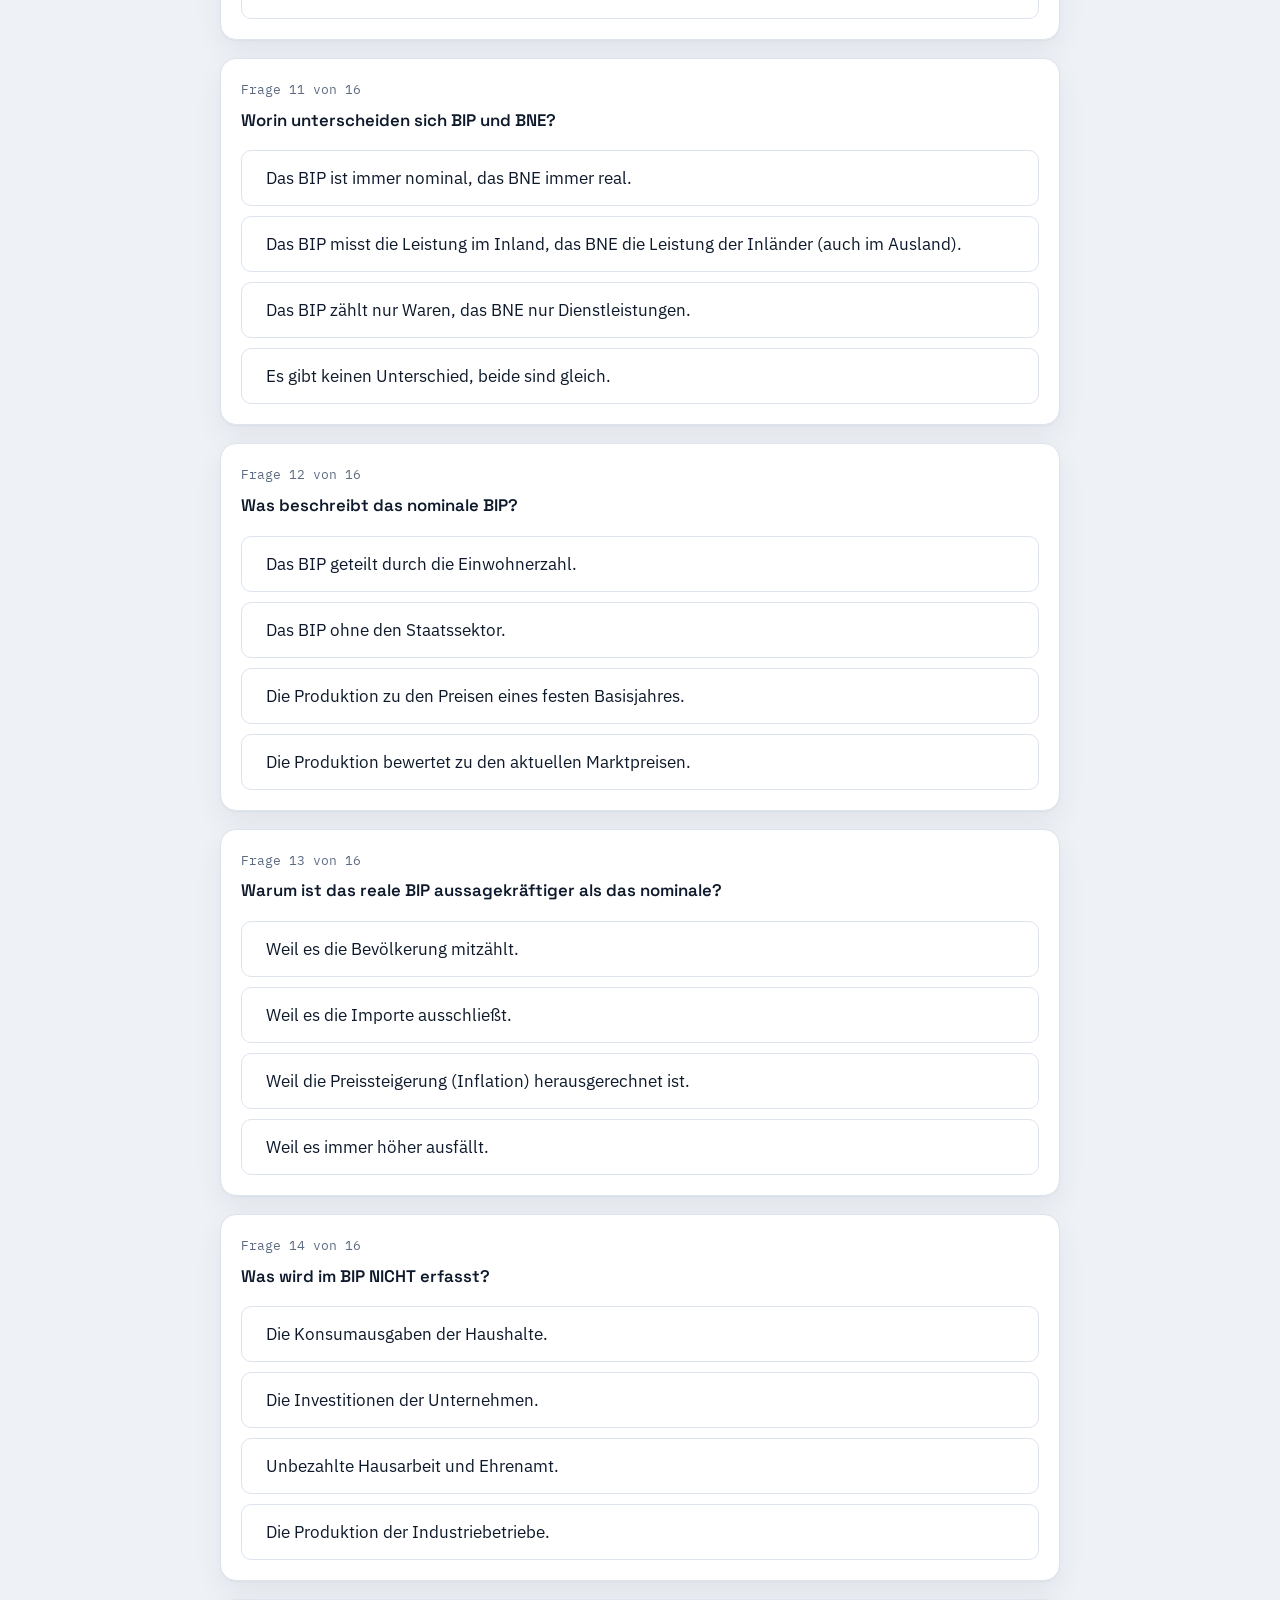
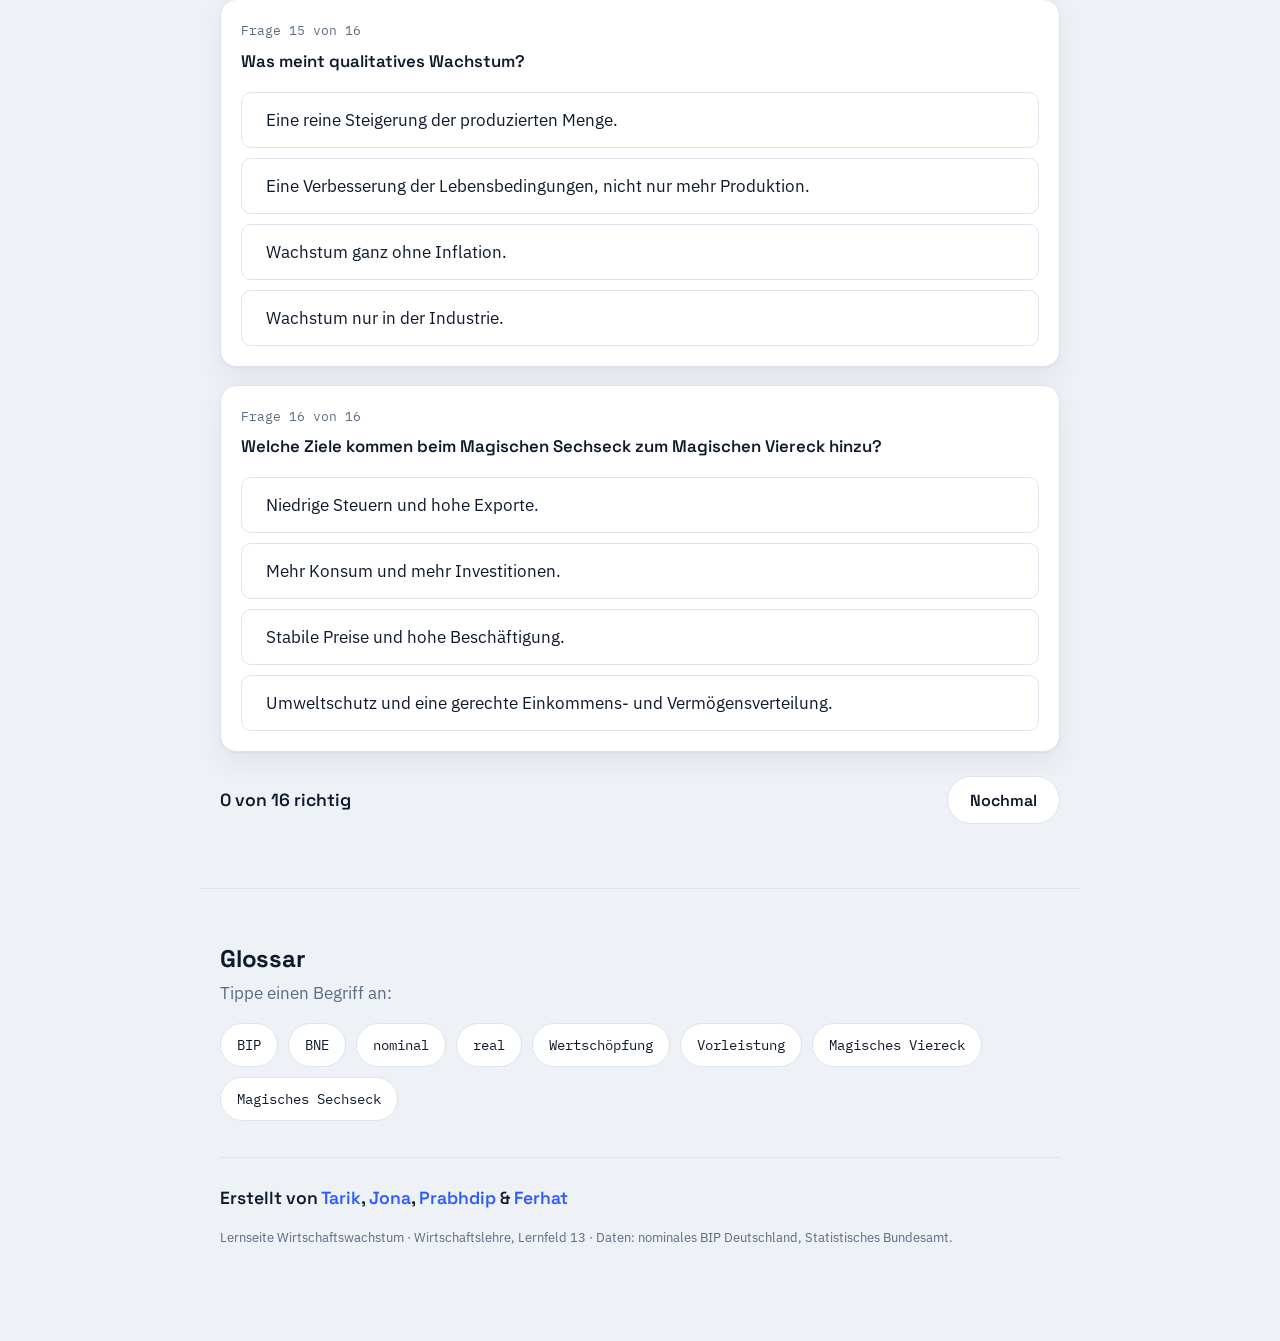
==== commit 75e87ddc: "BIP-Daten bis 2025 aktualisiert, Zahlenbeispiel bei Berechnungsarten, Beobachtungsbogen ergaenzt Co-" ====
--- a/Wirtschaftswachstum-Lernseite.html
+++ b/Wirtschaftswachstum-Lernseite.html
@@ -519,14 +519,35 @@
 .method.is-open .method__chev { transform: rotate(90deg); }
 .method__body { display: none; padding: 0 18px 18px; }
 .method.is-open .method__body { display: block; }
-.method__formula {
+/* Rechnung mit Zahlen (Begriff links, Wert rechts) */
+.calcrows {
+  margin: 0;
   font-family: var(--font-mono);
-  font-size: 14px;
-  line-height: 1.7;
+  font-size: 13.5px;
   background: var(--bg);
   border-radius: var(--radius-sm);
-  padding: 14px 16px;
-}
+  padding: 8px 16px;
+}
+.calcrow {
+  display: flex;
+  justify-content: space-between;
+  align-items: baseline;
+  gap: 16px;
+  padding: 6px 0;
+  border-bottom: 1px solid var(--line);
+}
+.calcrow:last-child { border-bottom: none; }
+.calcrow dt { margin: 0; color: var(--ink); }
+.calcrow dd { margin: 0; font-variant-numeric: tabular-nums; color: var(--muted); }
+.calcrow.is-total {
+  margin-top: 4px;
+  padding-top: 10px;
+  border-top: 2px solid var(--m-color, var(--accent));
+  font-weight: 600;
+}
+.calcrow.is-total dt,
+.calcrow.is-total dd { color: var(--m-color, var(--accent)); }
+.method__note { font-size: 12px; color: var(--muted); margin: 10px 2px 0; }
 
 /* --------------------- 4) Nominal/Real Simulation ----------------------- */
 .sim__controls { display: grid; gap: 22px; margin-bottom: 24px; }
@@ -769,7 +790,7 @@
           </div>
 
           <!-- Signature: animierte Wachstumskurve (per JS gezeichnet) -->
-          <figure class="chartcard" aria-label="Entwicklung des nominalen Bruttoinlandsprodukts in Deutschland von 2009 bis 2021">
+          <figure class="chartcard" aria-label="Entwicklung des nominalen Bruttoinlandsprodukts in Deutschland von 2009 bis 2025">
             <figcaption class="chartcard__cap">
               <strong>BIP Deutschland</strong> · nominal, in Mrd. €
             </figcaption>
@@ -879,7 +900,7 @@
         <!-- INTERAKTION: 3 aufklappbare Karten (per JS gefüllt) -->
         <div class="methods" id="methods"></div>
 
-        <p class="punchline">Alle drei Wege ergeben dasselbe: das Bruttoinlandsprodukt.</p>
+        <p class="punchline">In unserem Beispiel ergeben alle drei Wege 100 Mrd. € – genau das ist das Bruttoinlandsprodukt.</p>
       </section>
 
       <!-- ===================== 4) NOMINAL VS. REAL ===================== -->
@@ -1063,11 +1084,14 @@
     const hint = $("#heroChartHint");
     if (!host) return;
 
+    // Nominales BIP Deutschland in Mrd. Euro (Quelle: Statistisches Bundesamt).
+    // Werte 2023-2025 nach der VGR-Revision (Stand 2026).
     const data = [
       [2009, 2446], [2010, 2564], [2011, 2694], [2012, 2745],
       [2013, 2811], [2014, 2927], [2015, 3026], [2016, 3135],
       [2017, 3267], [2018, 3368], [2019, 3473], [2020, 3368],
-      [2021, 3571],
+      [2021, 3571], [2022, 3877], [2023, 4219], [2024, 4329],
+      [2025, 4470],
     ];
 
     // Zeichenfläche
@@ -1075,7 +1099,7 @@
     const padL = 46, padR = 16, padT = 24, padB = 30;
     const plotW = W - padL - padR;
     const plotH = H - padT - padB;
-    const yMin = 2300, yMax = 3650;
+    const yMin = 2300, yMax = 4600;
     const n = data.length;
 
     const x = (i) => padL + (i / (n - 1)) * plotW;
@@ -1089,7 +1113,7 @@
 
     // Y-Gitterlinien
     let grid = "";
-    [2400, 2800, 3200, 3600].forEach((v) => {
+    [2500, 3000, 3500, 4000, 4500].forEach((v) => {
       const yy = y(v).toFixed(1);
       grid += `<line class="chart-grid" x1="${padL}" y1="${yy}" x2="${W - padR}" y2="${yy}"/>`;
       grid += `<text class="chart-axis" x="${padL - 8}" y="${(+yy + 4).toFixed(1)}" text-anchor="end">${v}</text>`;
@@ -1117,7 +1141,7 @@
     const anno = `<text class="chart-anno" x="${x(ci).toFixed(1)}" y="${(y(3368) + 22).toFixed(1)}" text-anchor="middle">Corona</text>`;
 
     host.innerHTML = `
-      <svg viewBox="0 0 ${W} ${H}" role="img" aria-label="Liniendiagramm des nominalen BIP von 2009 bis 2021, mit einem Rückgang 2020 durch Corona.">
+      <svg viewBox="0 0 ${W} ${H}" role="img" aria-label="Liniendiagramm des nominalen BIP von 2009 bis 2025, mit einem Rückgang 2020 durch Corona.">
         <defs>
           <linearGradient id="areaGrad" x1="0" y1="0" x2="0" y2="1">
             <stop offset="0%" stop-color="#2d5bff" stop-opacity="0.18"/>
@@ -1268,45 +1292,46 @@
     const wrap = $("#methods");
     if (!wrap) return;
 
+    // Ein durchgängiges Zahlenbeispiel: alle drei Wege ergeben 100 Mrd. €.
     const methods = [
       {
         tag: "Entstehung",
         name: "Wo wird es erarbeitet?",
         color: "var(--entstehung)",
-        formula: [
-          "Produktionswert",
-          "− Vorleistungen",
-          "= Bruttowertschöpfung",
-          "+ Gütersteuern",
-          "− Gütersubventionen",
-          "= Bruttoinlandsprodukt",
+        rows: [
+          { t: "Produktionswert", v: "160" },
+          { t: "− Vorleistungen", v: "− 70" },
+          { t: "= Bruttowertschöpfung", v: "90" },
+          { t: "+ Gütersteuern", v: "+ 12" },
+          { t: "− Gütersubventionen", v: "− 2" },
+          { t: "= Bruttoinlandsprodukt", v: "100", total: true },
         ],
       },
       {
         tag: "Verwendung",
         name: "Wofür wird es genutzt?",
         color: "var(--verwendung)",
-        formula: [
-          "Private Konsumausgaben",
-          "+ Konsumausgaben des Staates",
-          "+ Investitionen",
-          "+ Exporte",
-          "− Importe",
-          "= Bruttoinlandsprodukt",
+        rows: [
+          { t: "Private Konsumausgaben", v: "55" },
+          { t: "+ Konsumausgaben des Staates", v: "+ 20" },
+          { t: "+ Investitionen", v: "+ 20" },
+          { t: "+ Exporte", v: "+ 50" },
+          { t: "− Importe", v: "− 45" },
+          { t: "= Bruttoinlandsprodukt", v: "100", total: true },
         ],
       },
       {
         tag: "Verteilung",
         name: "Wie wird es verteilt?",
         color: "var(--verteilung)",
-        formula: [
-          "Löhne und Gehälter",
-          "+ Unternehmens- und Vermögenseinkommen",
-          "+ indirekte Steuern",
-          "− Subventionen",
-          "+ Abschreibungen",
-          "− Saldo der Einkommen aus dem Ausland",
-          "= Bruttoinlandsprodukt",
+        rows: [
+          { t: "Löhne und Gehälter", v: "55" },
+          { t: "+ Unternehmens- und Vermögenseinkommen", v: "+ 25" },
+          { t: "+ indirekte Steuern", v: "+ 12" },
+          { t: "− Subventionen", v: "− 2" },
+          { t: "+ Abschreibungen", v: "+ 15" },
+          { t: "− Saldo der Einkommen aus dem Ausland", v: "− 5" },
+          { t: "= Bruttoinlandsprodukt", v: "100", total: true },
         ],
       },
     ];
@@ -1321,7 +1346,15 @@
             <svg class="method__chev" width="20" height="20" viewBox="0 0 24 24" fill="none" stroke="currentColor" stroke-width="2.2" stroke-linecap="round" stroke-linejoin="round" aria-hidden="true"><path d="m9 18 6-6-6-6"/></svg>
           </button>
           <div class="method__body" id="m-body-${i}">
-            <div class="method__formula">${m.formula.join("<br />")}</div>
+            <dl class="calcrows">
+              ${m.rows
+                .map(
+                  (r) =>
+                    `<div class="calcrow${r.total ? " is-total" : ""}"><dt>${r.t}</dt><dd>${r.v}</dd></div>`
+                )
+                .join("")}
+            </dl>
+            <p class="method__note">Vereinfachtes Beispiel in Mrd. €.</p>
           </div>
         </div>`
       )
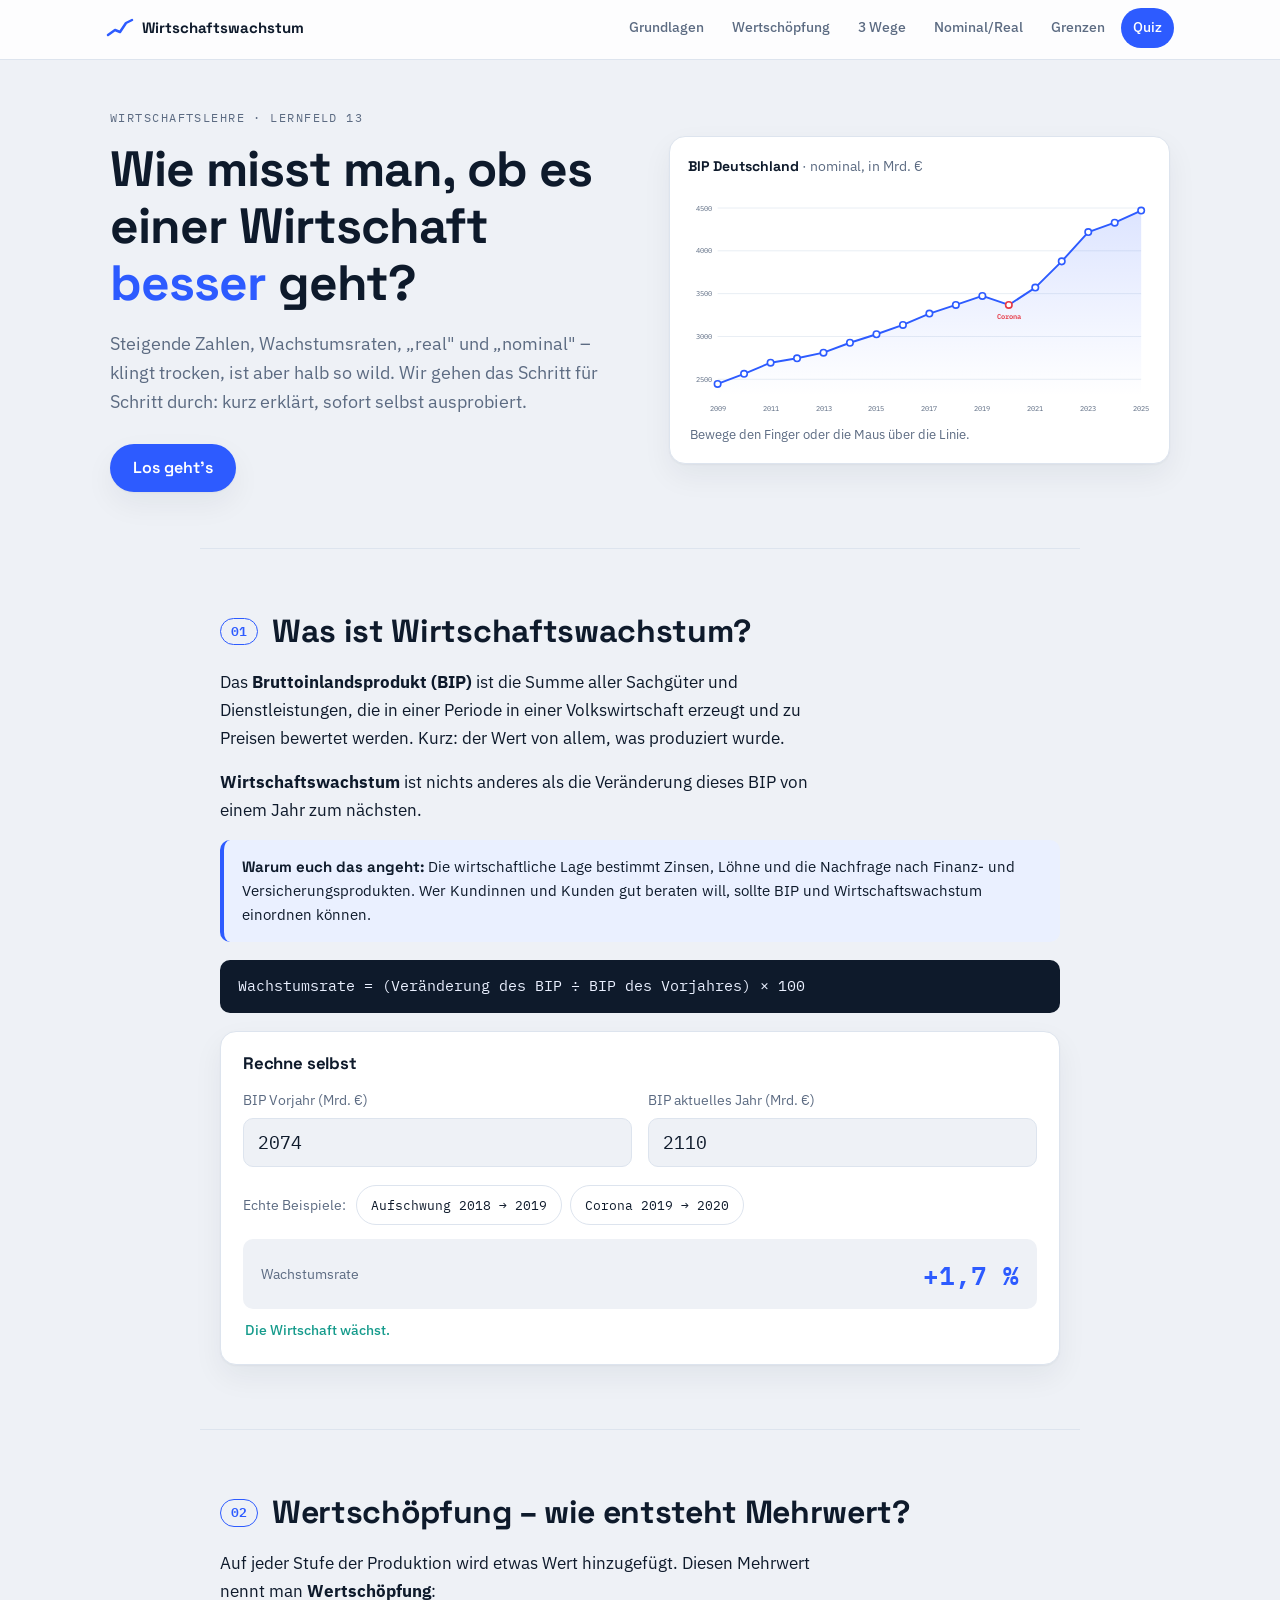
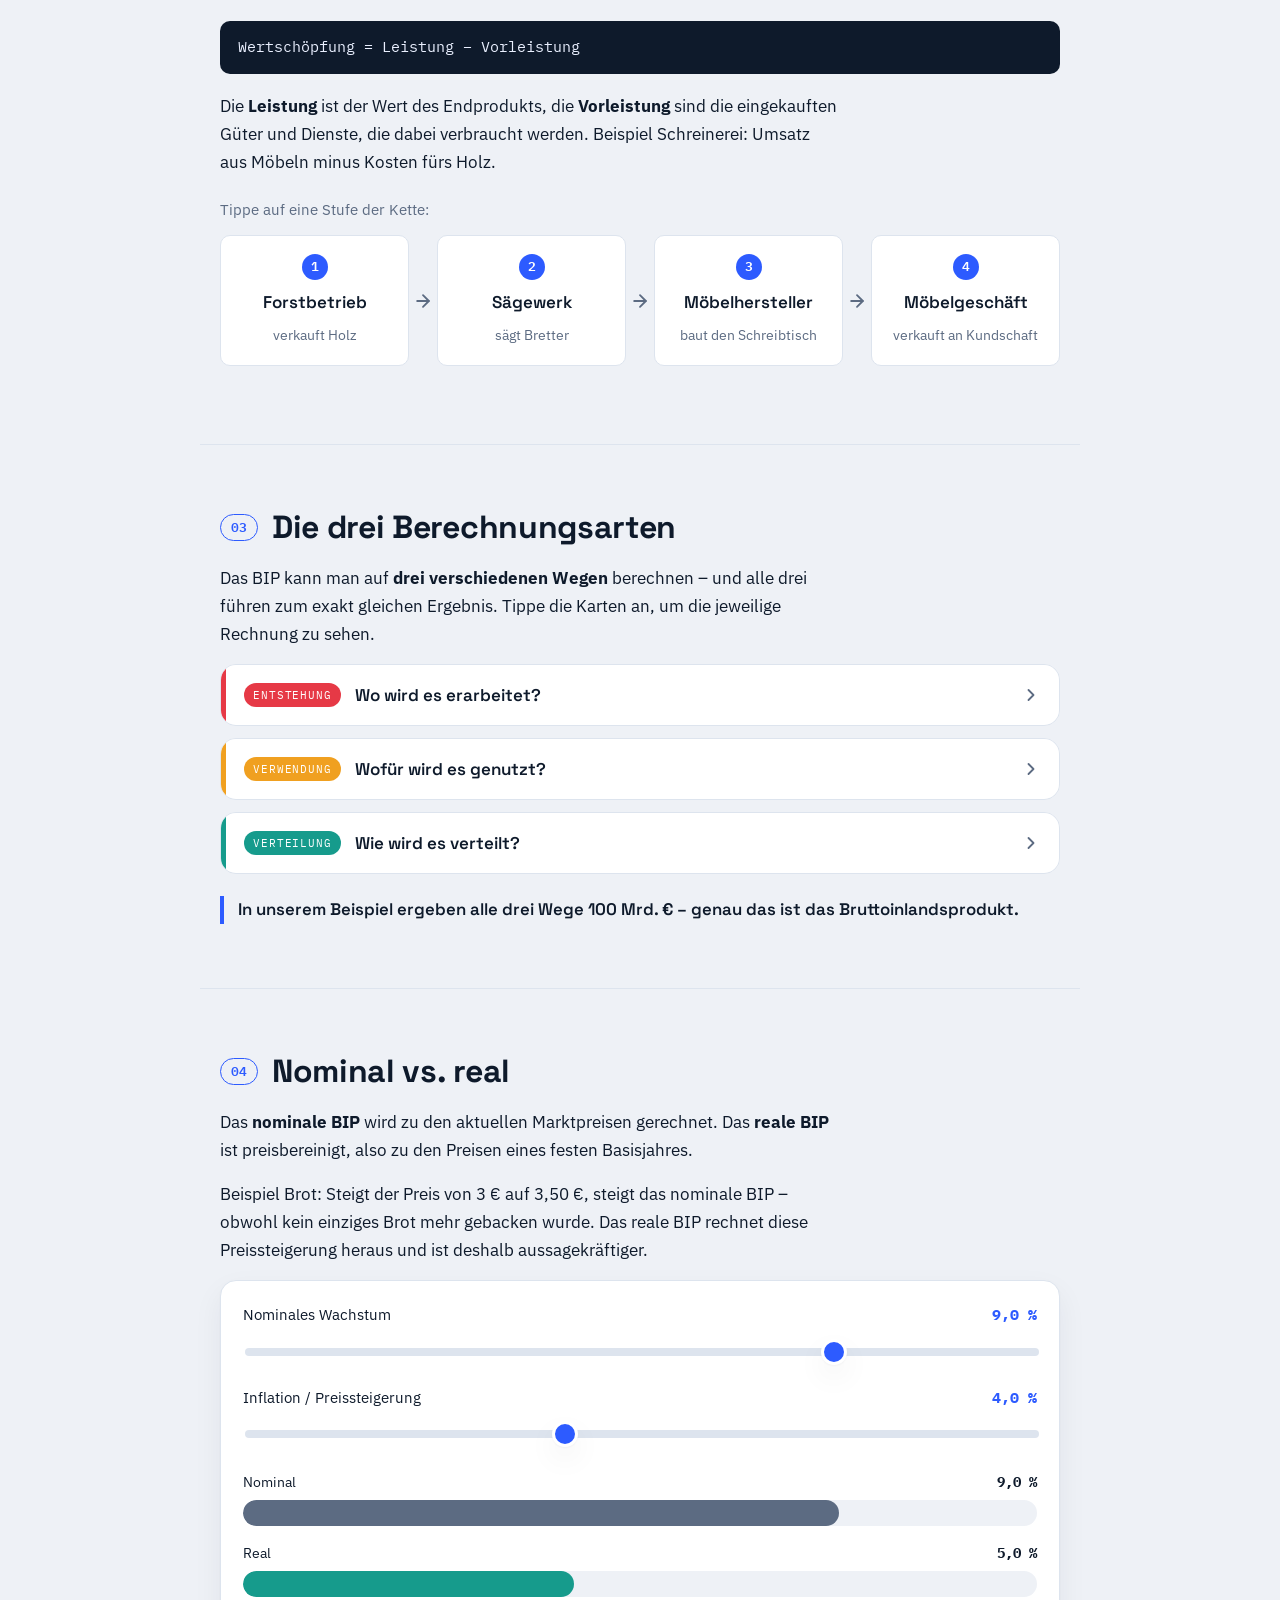
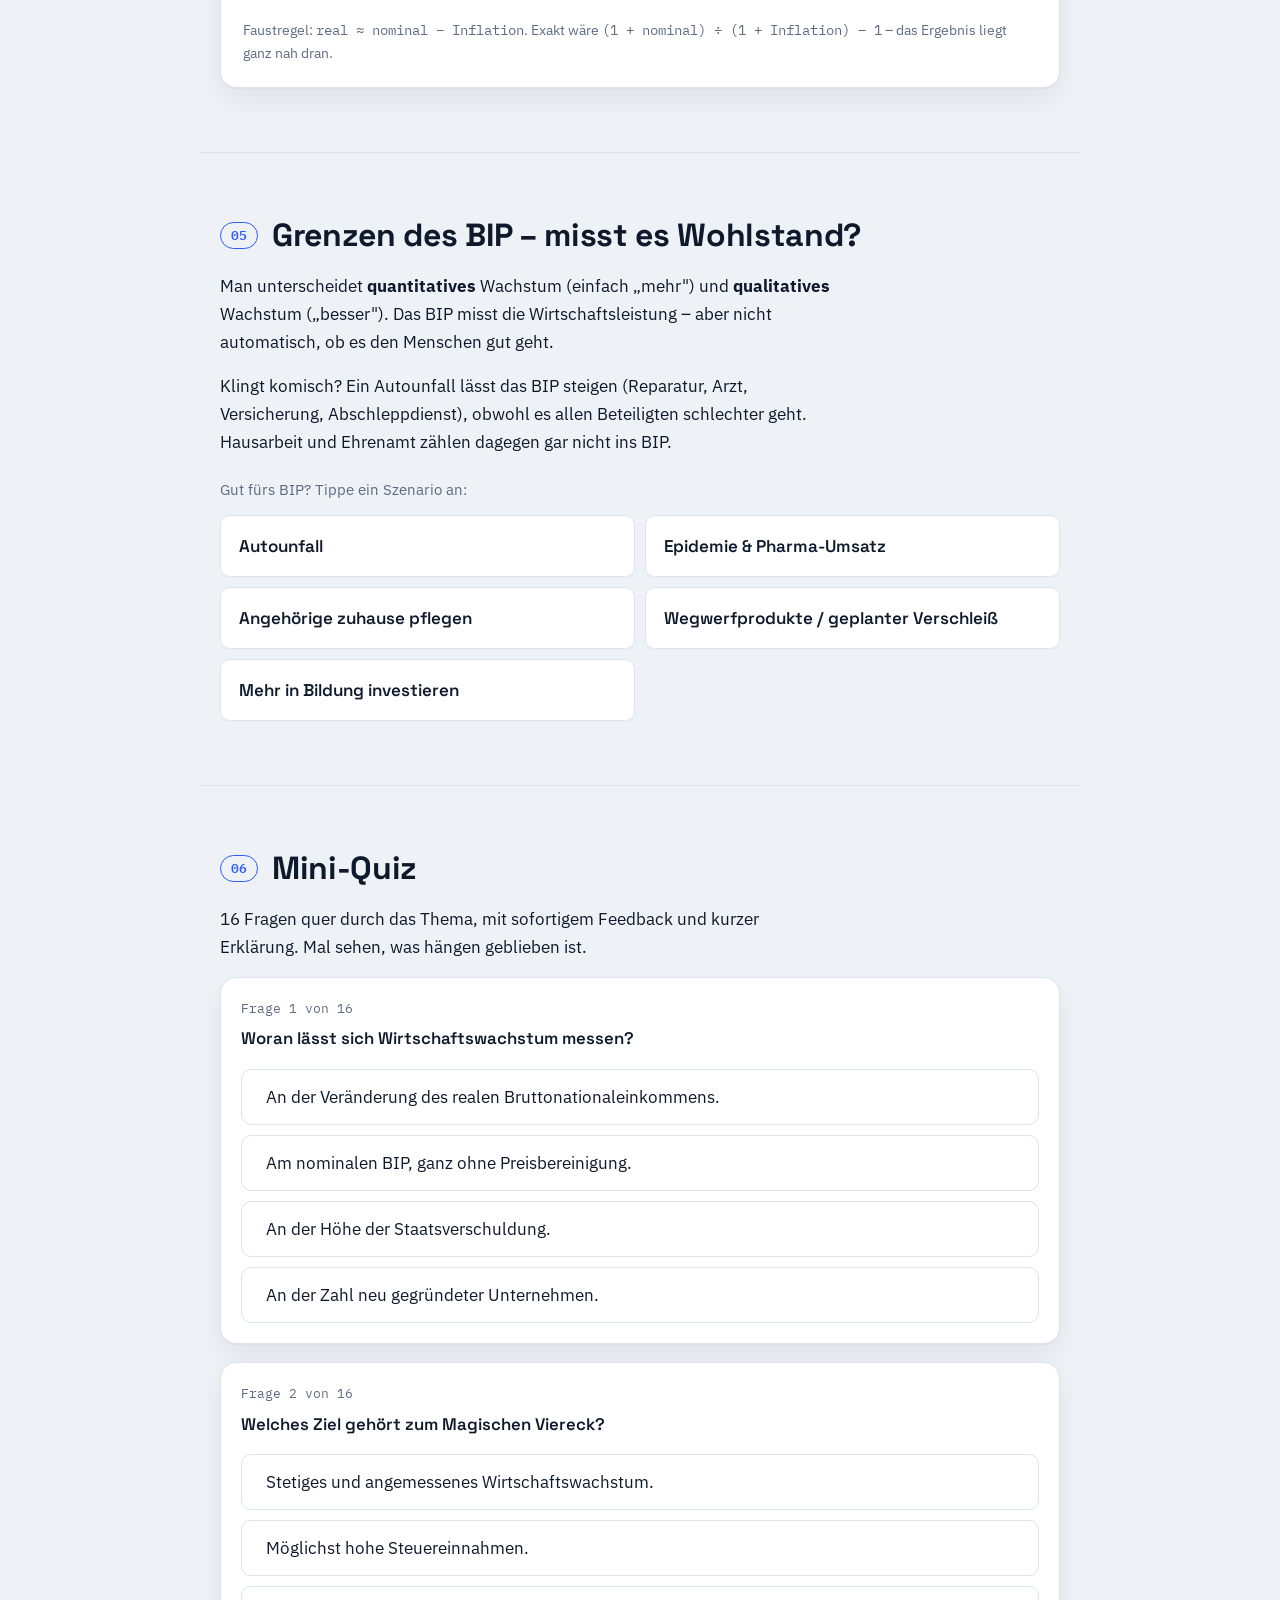
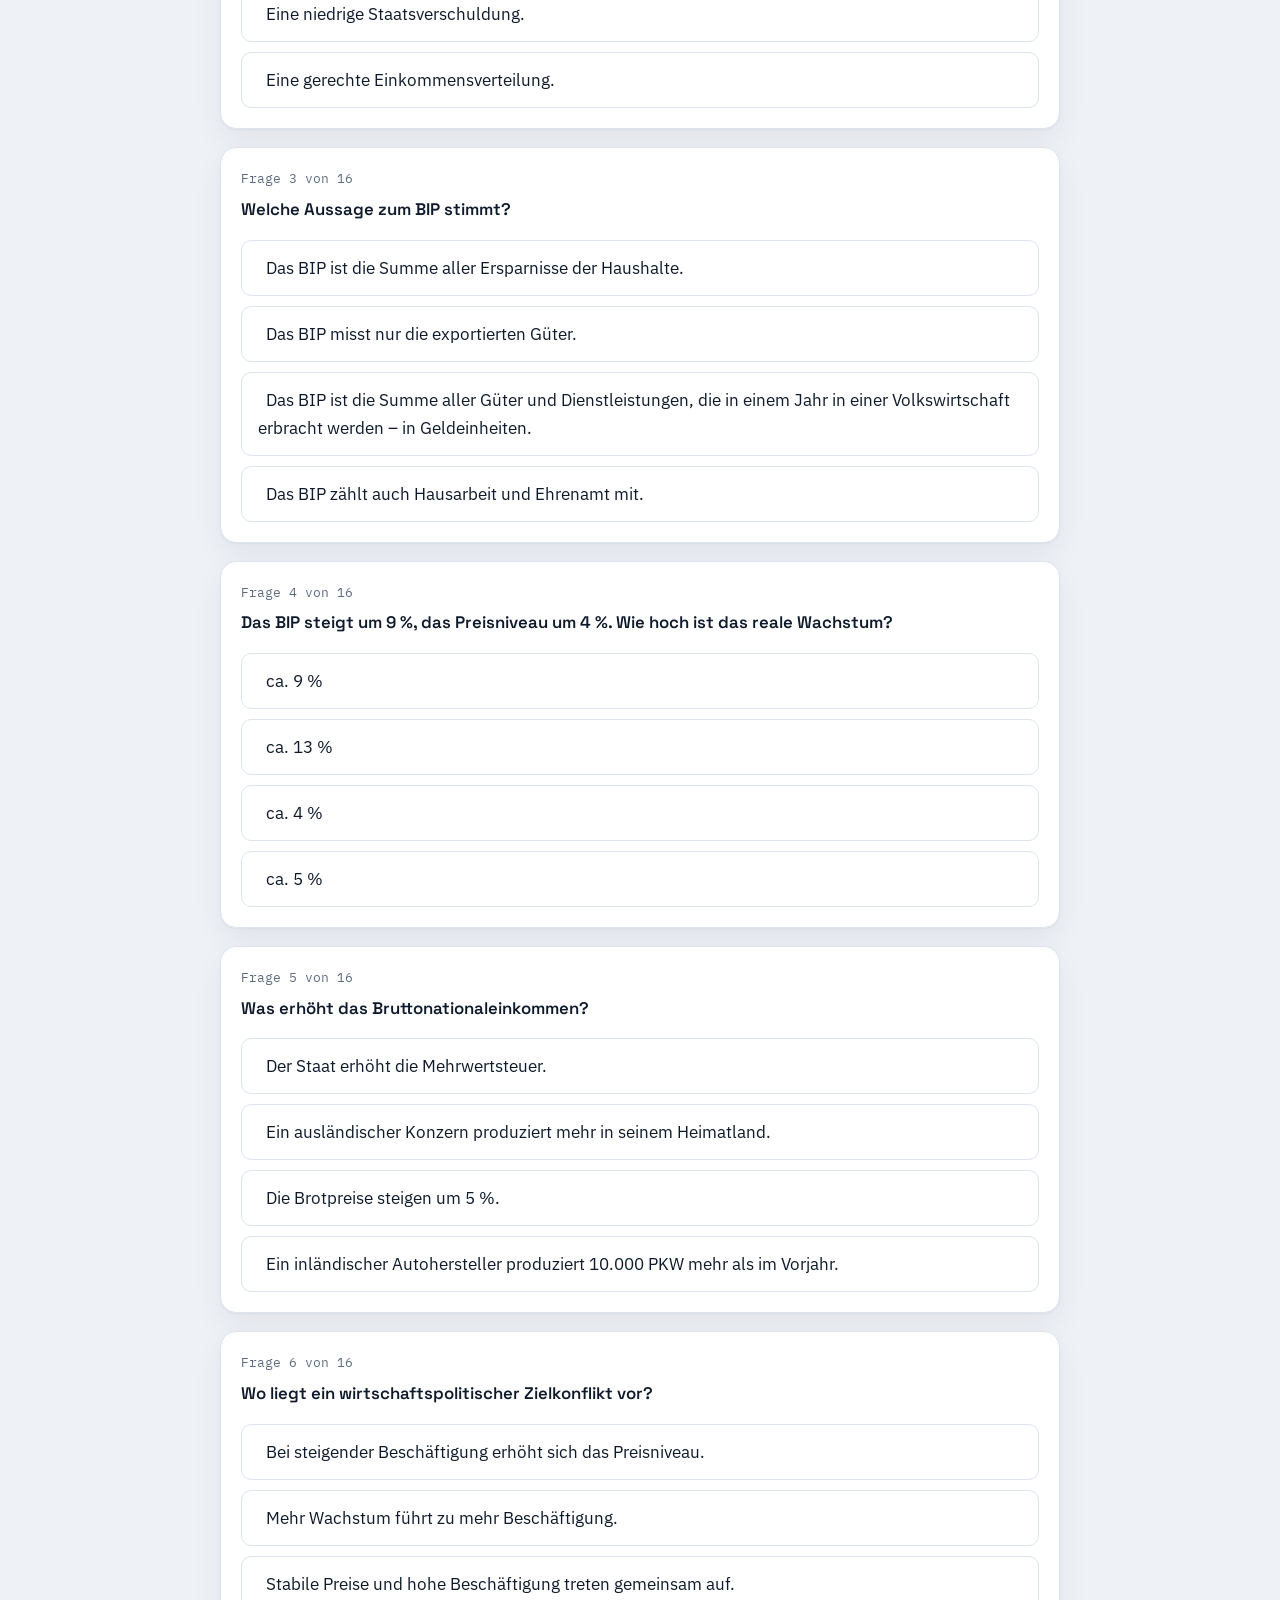
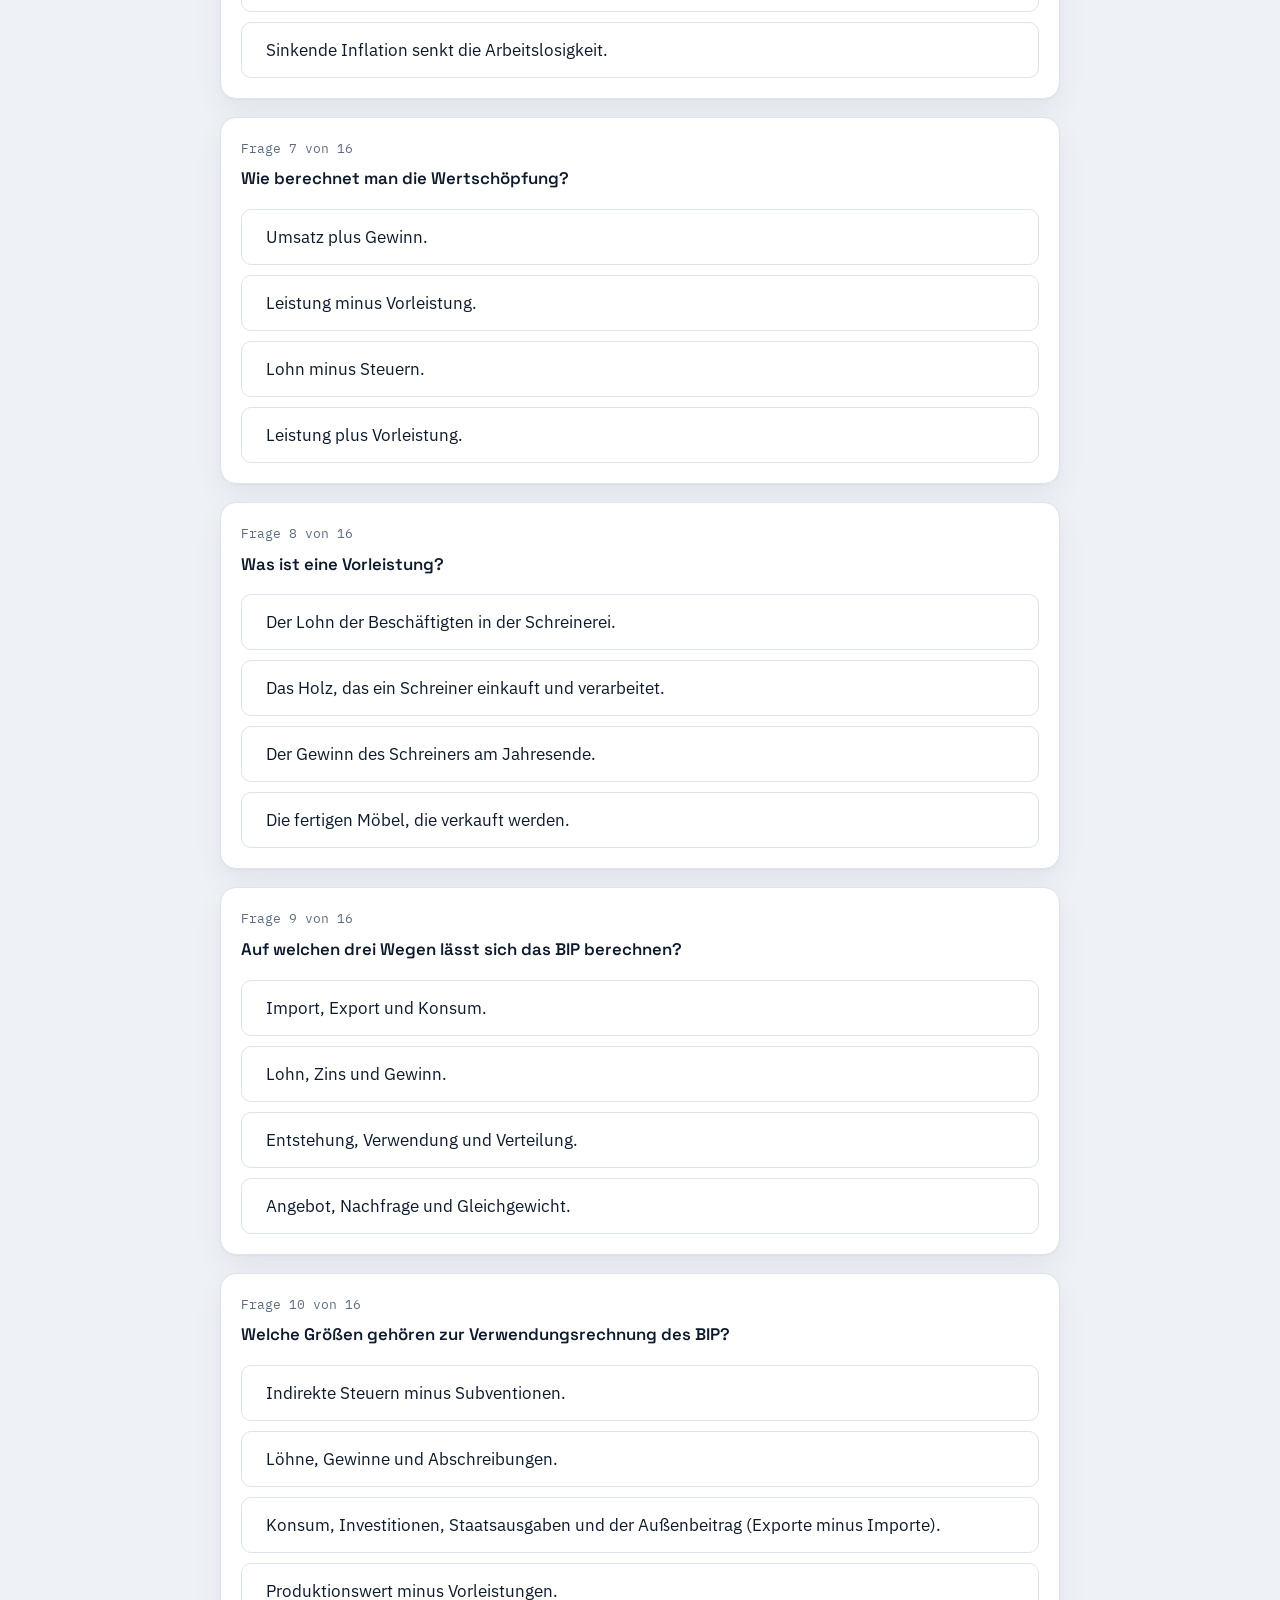
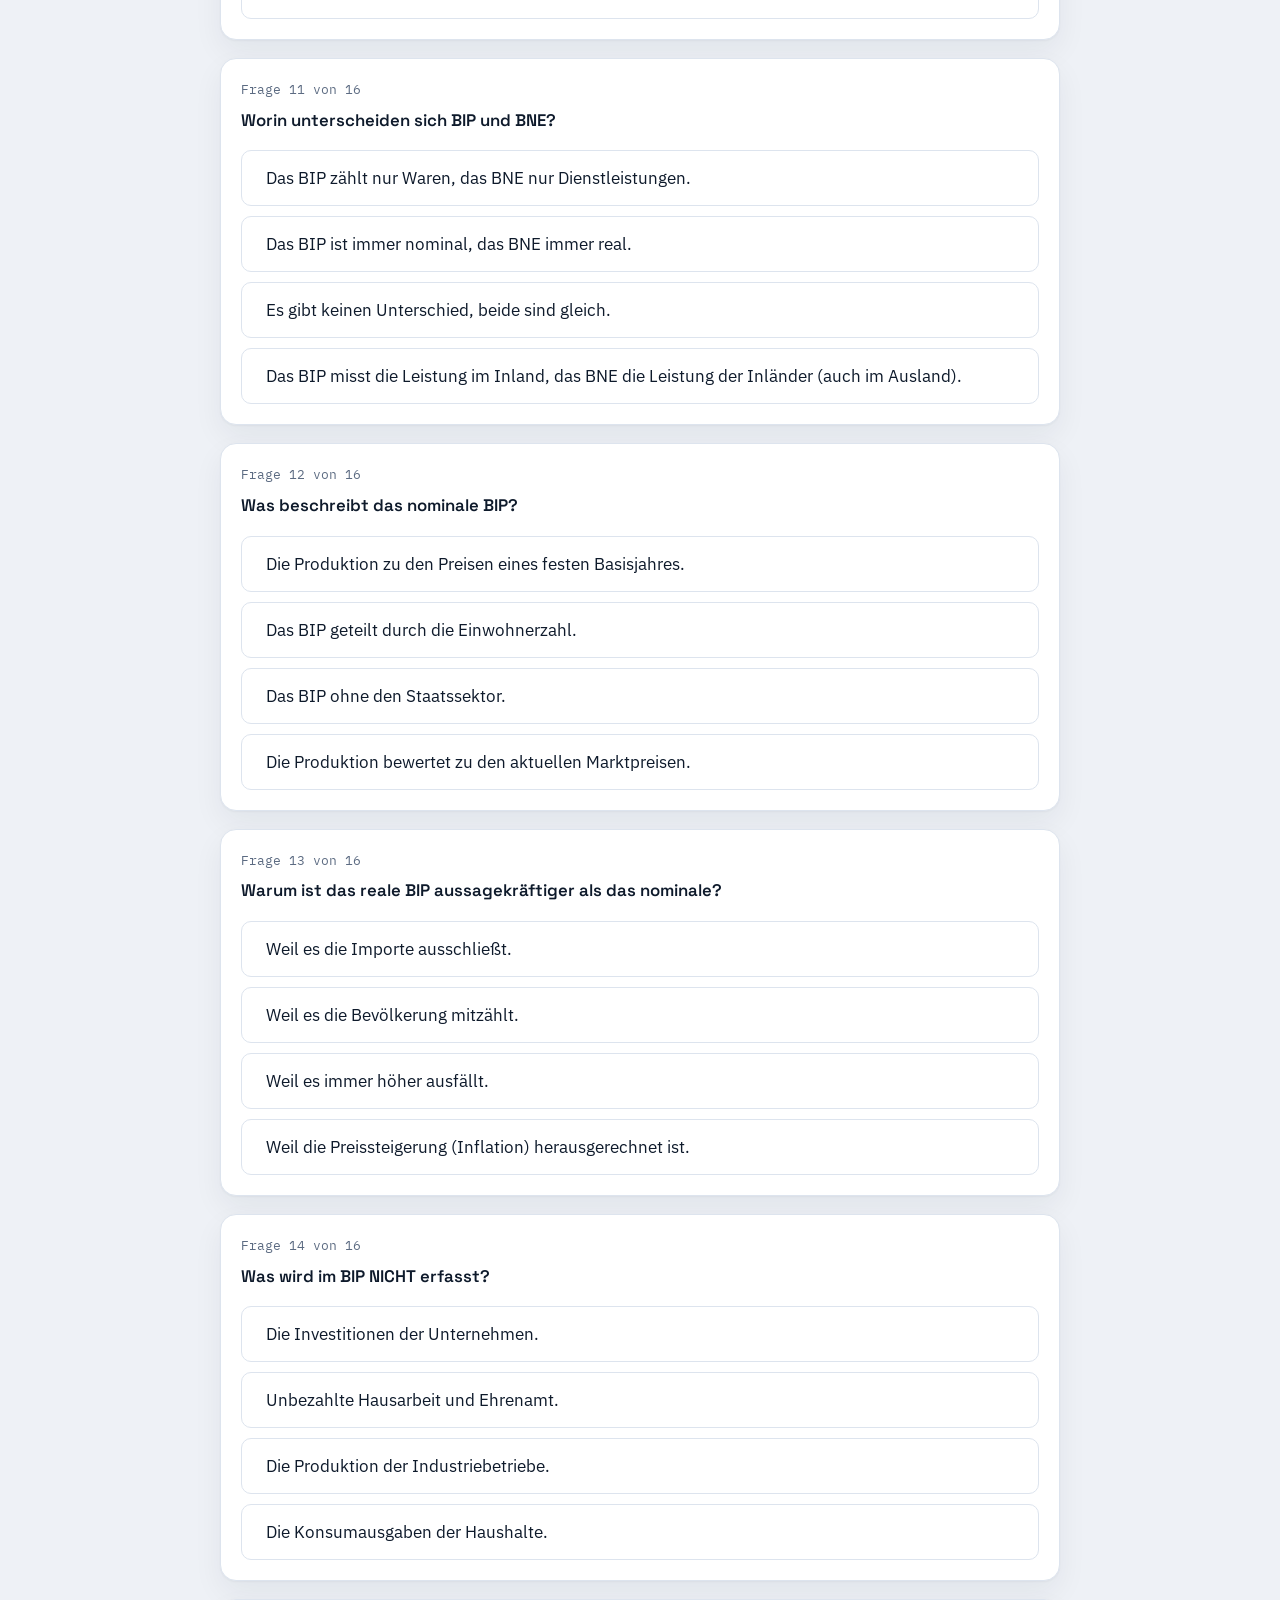
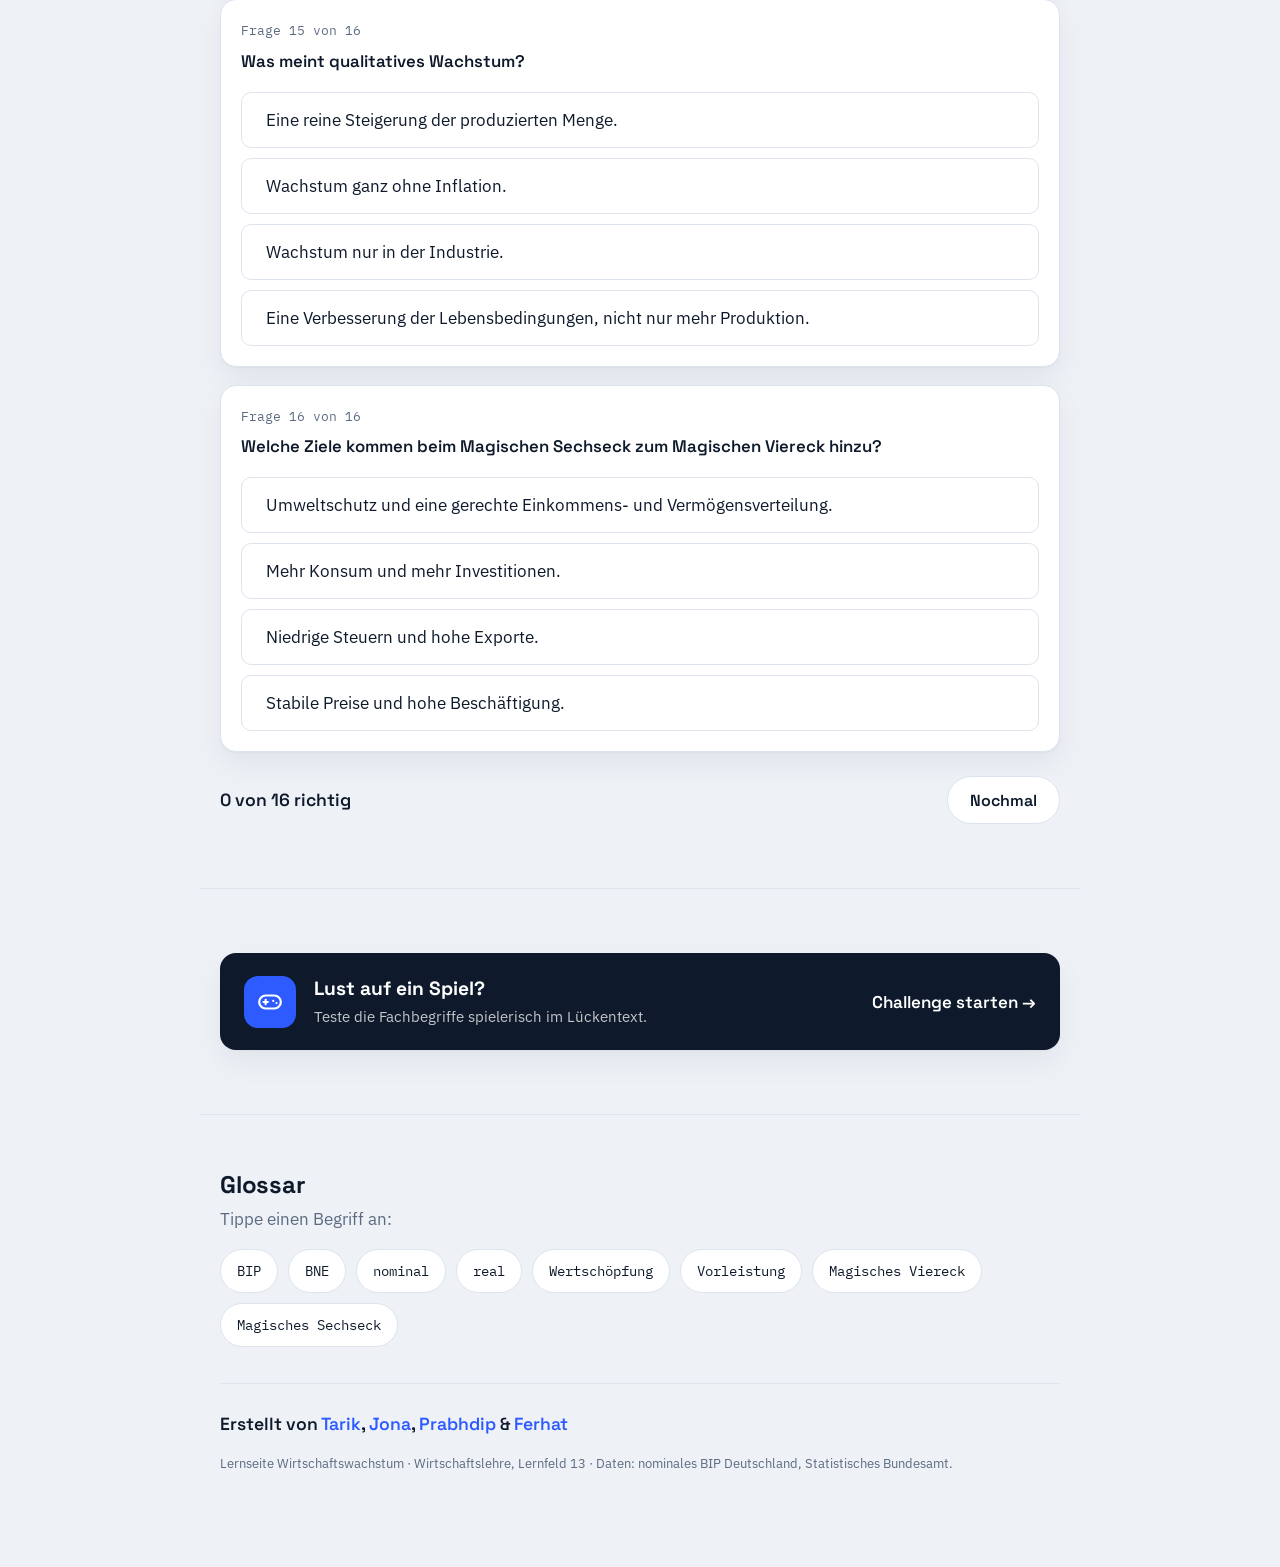
==== commit f9b4d62d: "Lueckentext-Spiel als eigene Seite ergaenzt und von der Lernseite verlinkt Co-Authored-By: Claude Op" ====
--- a/Wirtschaftswachstum-Lernseite.html
+++ b/Wirtschaftswachstum-Lernseite.html
@@ -676,6 +676,38 @@
 }
 .quiz__score { font-family: var(--font-display); font-weight: 600; font-size: 1.1rem; margin: 0; }
 .quiz__score.is-done { color: var(--accent); }
+
+/* --------------------- Aufruf zum Lückentext-Spiel ---------------------- */
+.gamecta {
+  display: flex;
+  align-items: center;
+  gap: 18px;
+  text-decoration: none;
+  background: var(--ink);
+  color: #fff;
+  border-radius: var(--radius);
+  padding: 22px 24px;
+  box-shadow: var(--shadow);
+  transition: transform 0.18s ease, box-shadow 0.18s ease;
+}
+.gamecta:hover { transform: translateY(-3px); box-shadow: var(--shadow-lift); }
+.gamecta__icon {
+  flex: none;
+  display: grid;
+  place-items: center;
+  width: 52px;
+  height: 52px;
+  border-radius: 14px;
+  background: var(--accent);
+  color: #fff;
+}
+.gamecta__text { flex: 1; font-size: 15px; color: rgba(255, 255, 255, 0.75); line-height: 1.5; }
+.gamecta__text strong { display: block; font-family: var(--font-display); font-size: 1.2rem; color: #fff; margin-bottom: 2px; }
+.gamecta__cta { flex: none; font-family: var(--font-display); font-weight: 600; color: #fff; }
+@media (max-width: 560px) {
+  .gamecta { flex-wrap: wrap; }
+  .gamecta__cta { width: 100%; color: var(--accent-ink); background: var(--accent); border-radius: 999px; text-align: center; padding: 10px; margin-top: 4px; }
+}
 
 /* --------------------- 7) Glossar / Footer ------------------------------ */
 .footer {
@@ -994,9 +1026,23 @@
         <div class="quiz" id="quizList"></div>
 
         <div class="quiz__bar">
-          <p class="quiz__score" id="quizScore" aria-live="polite">0 von 6 richtig</p>
+          <p class="quiz__score" id="quizScore" aria-live="polite">0 von 16 richtig</p>
           <button class="btn btn--ghost" id="quizReset" type="button">Nochmal</button>
         </div>
+      </section>
+
+      <!-- Aufruf zum Lückentext-Spiel (eigene Seite) -->
+      <section class="section">
+        <a class="gamecta" href="https://tarikmoritz.github.io/wirtschaftswachstum/lueckentext.html">
+          <span class="gamecta__icon" aria-hidden="true">
+            <svg width="26" height="26" viewBox="0 0 24 24" fill="none" stroke="currentColor" stroke-width="2" stroke-linecap="round" stroke-linejoin="round"><path d="M6 12h4"/><path d="M8 10v4"/><path d="M15 11h.01"/><path d="M18 13h.01"/><rect width="20" height="12" x="2" y="6" rx="6"/></svg>
+          </span>
+          <span class="gamecta__text">
+            <strong>Lust auf ein Spiel?</strong>
+            Teste die Fachbegriffe spielerisch im Lückentext.
+          </span>
+          <span class="gamecta__cta">Challenge starten →</span>
+        </a>
       </section>
     </main>
 
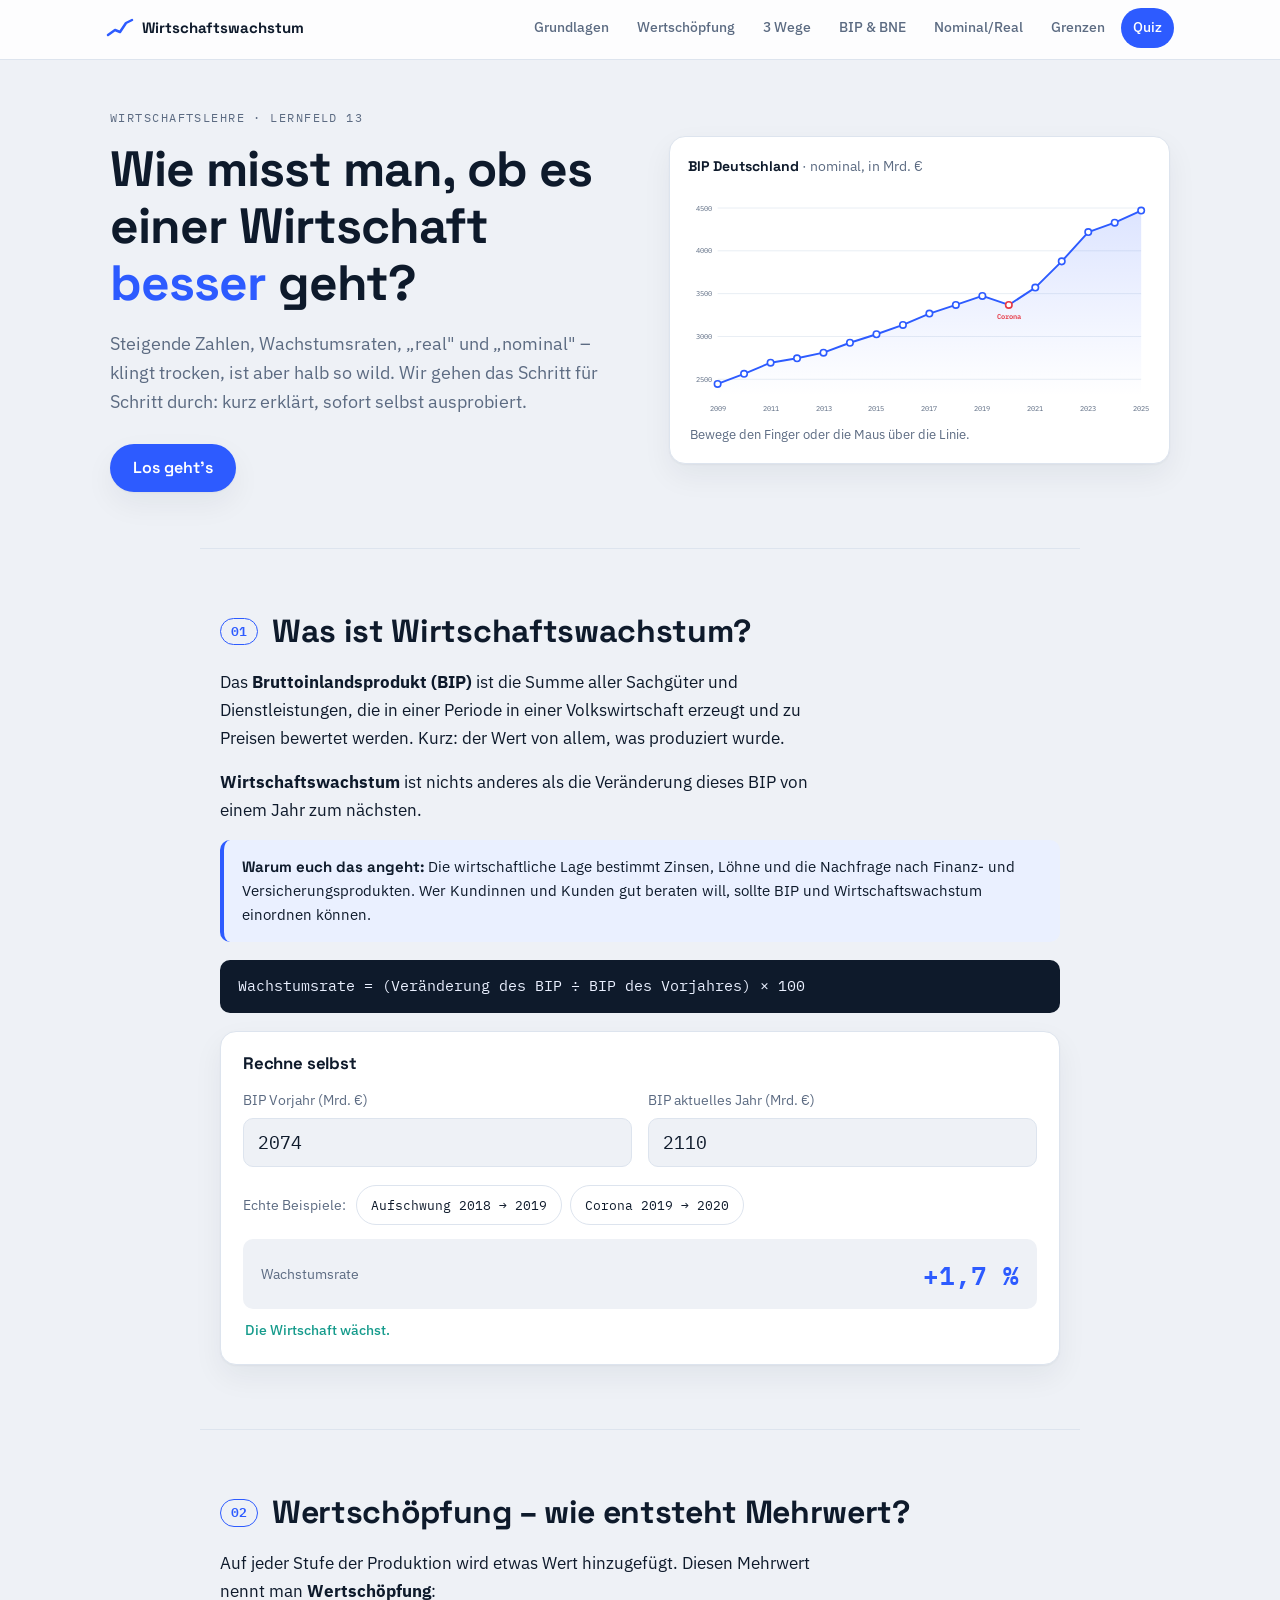
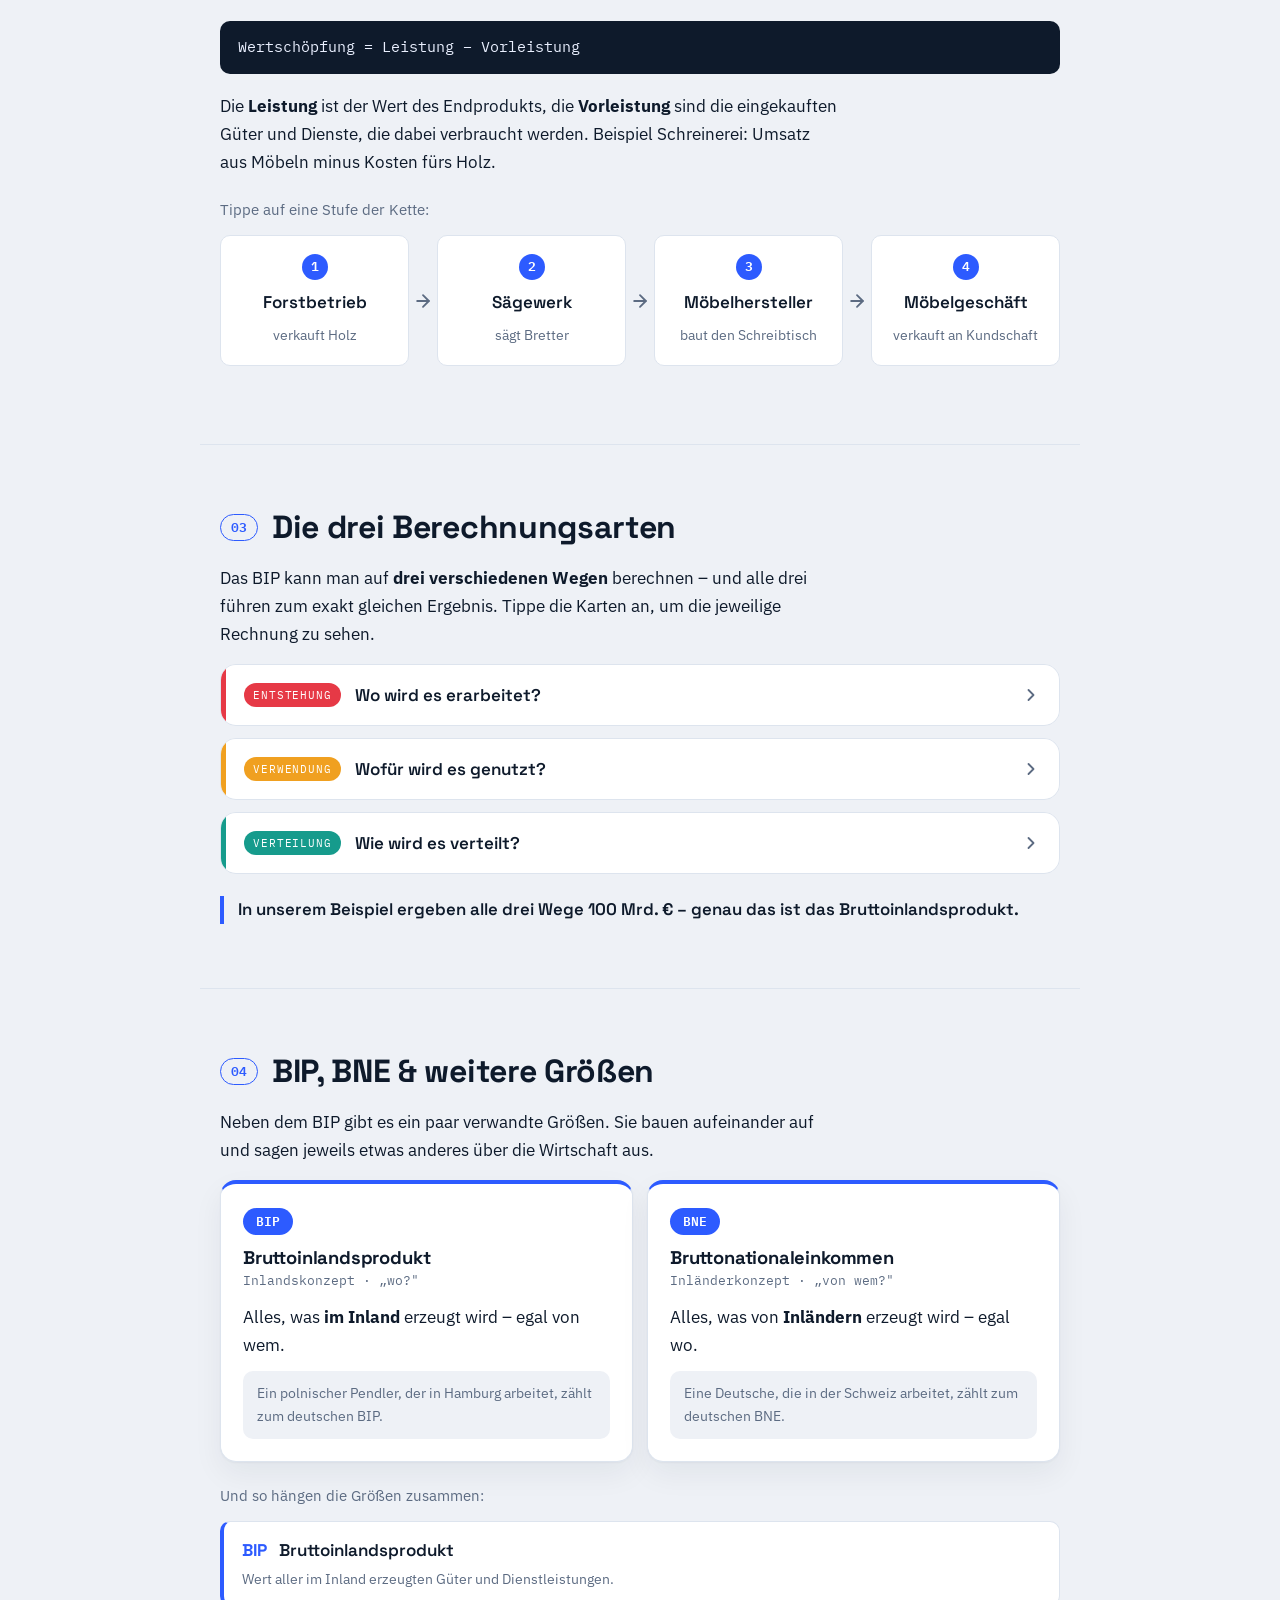
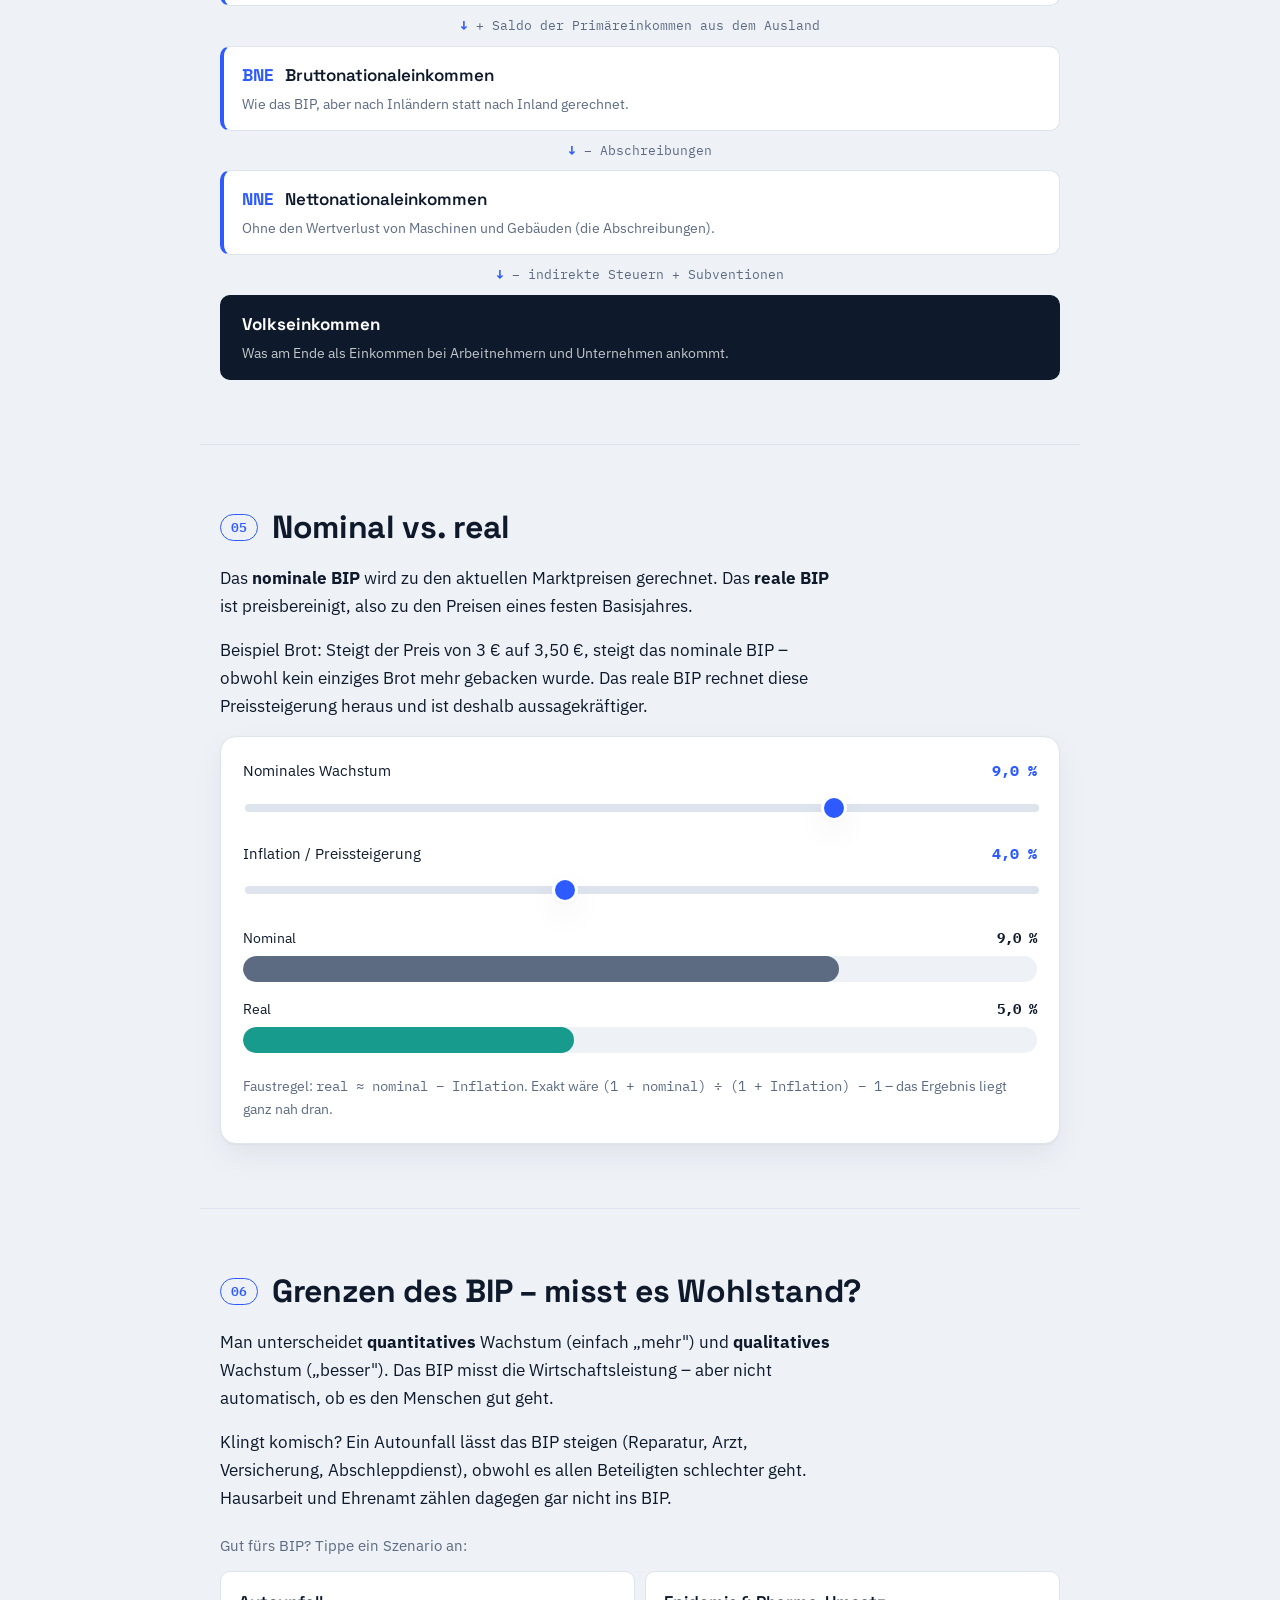
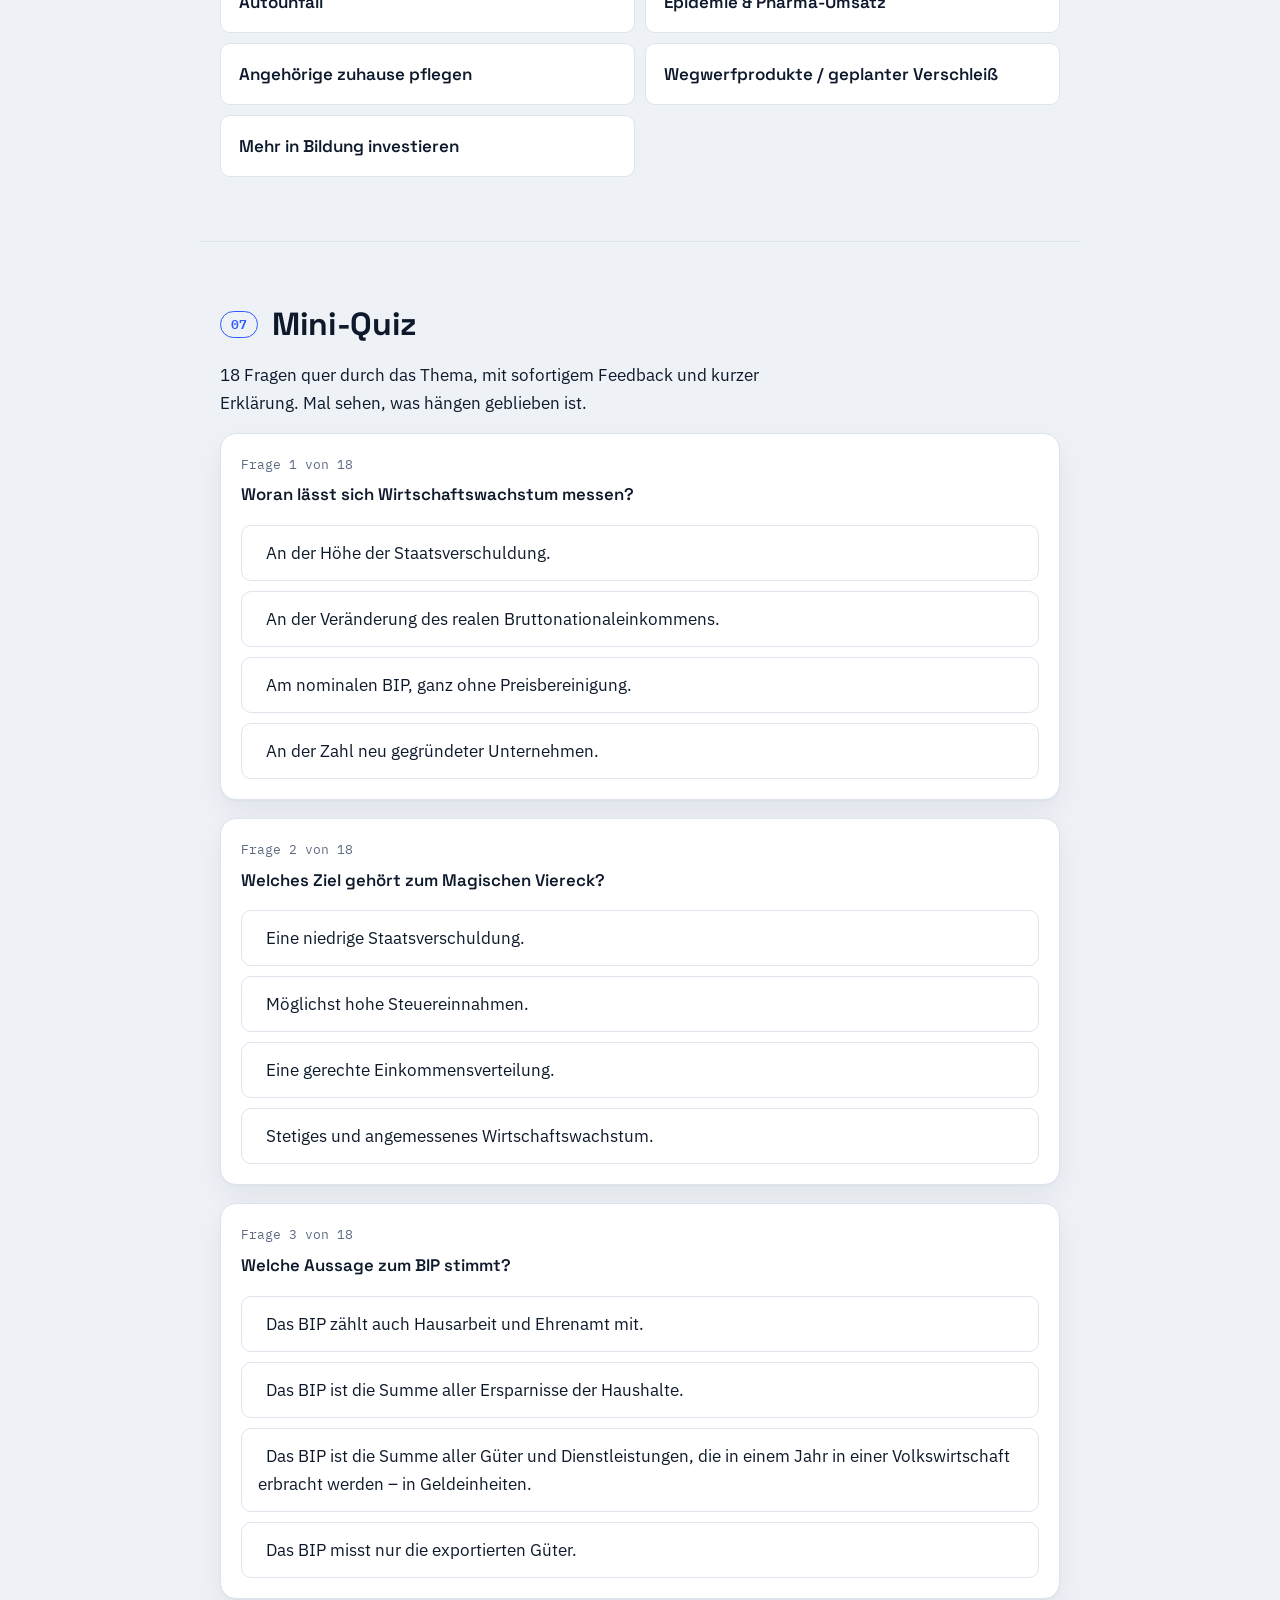
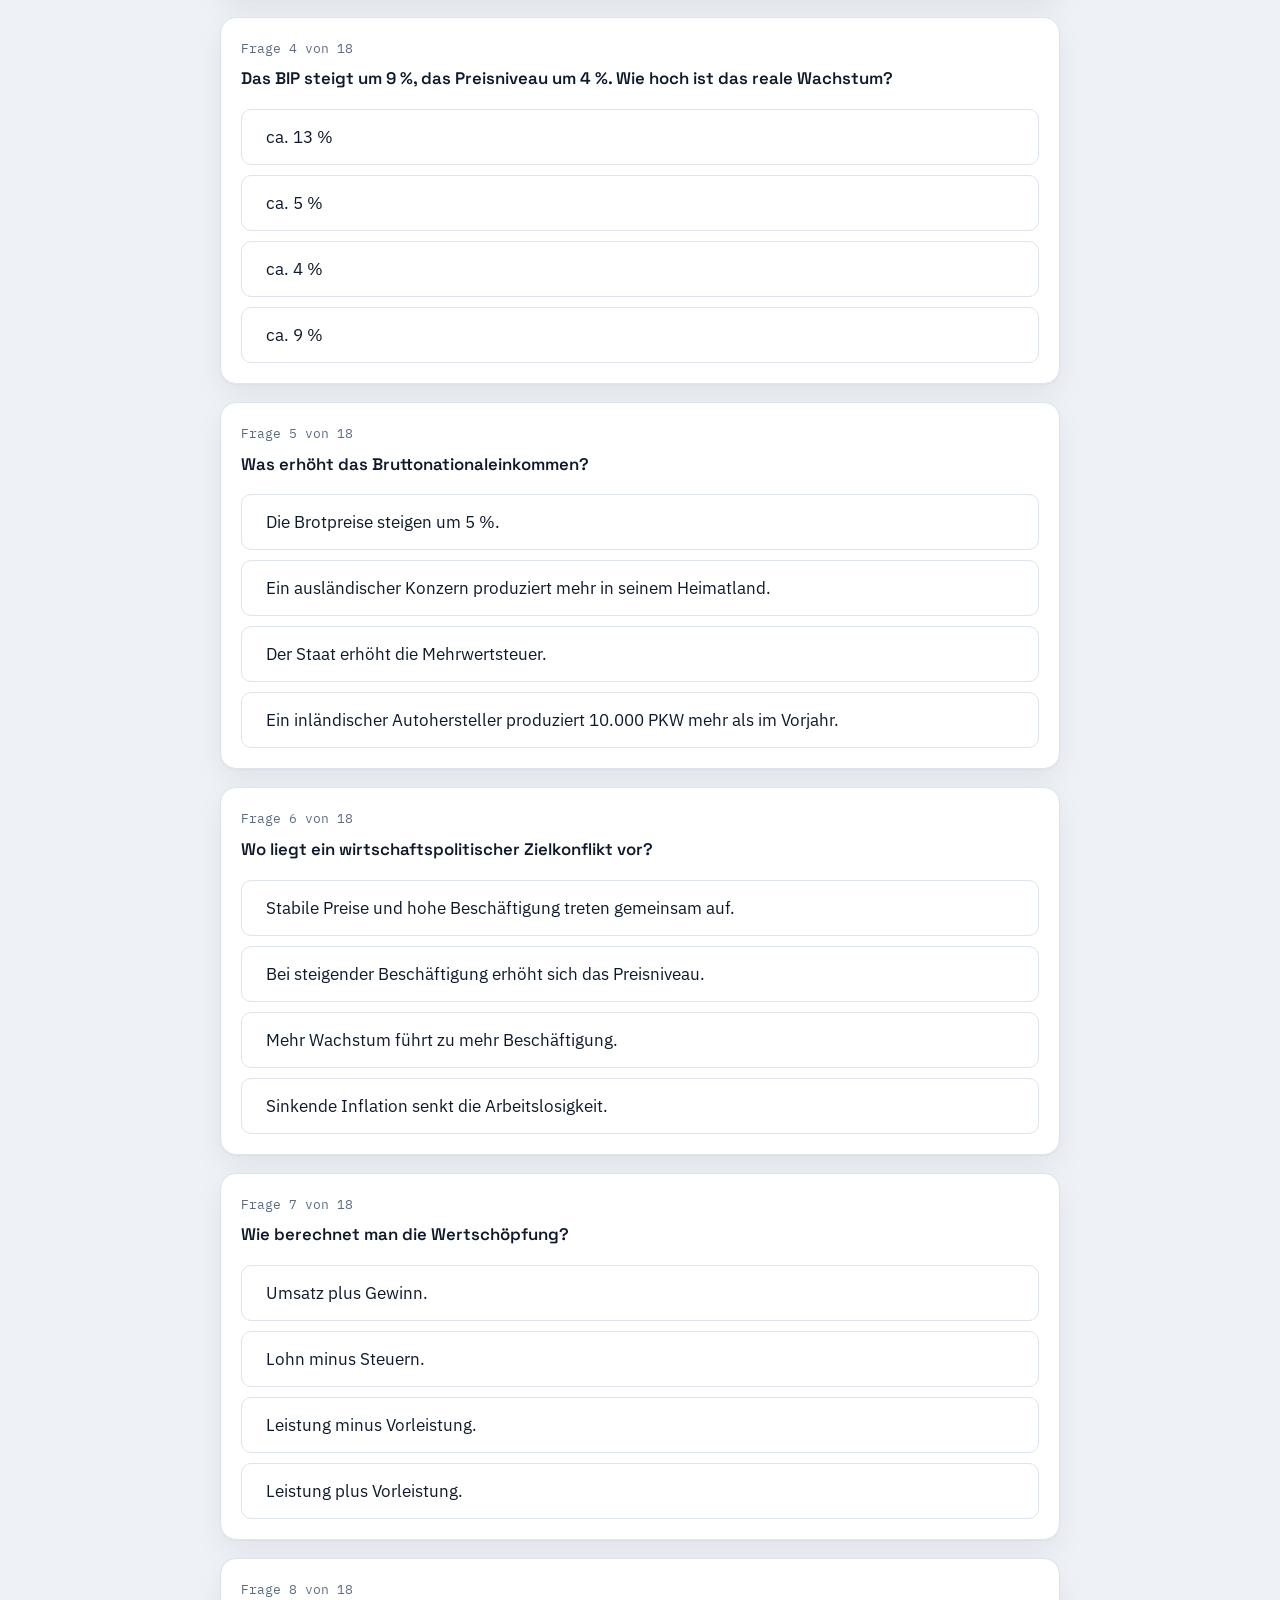
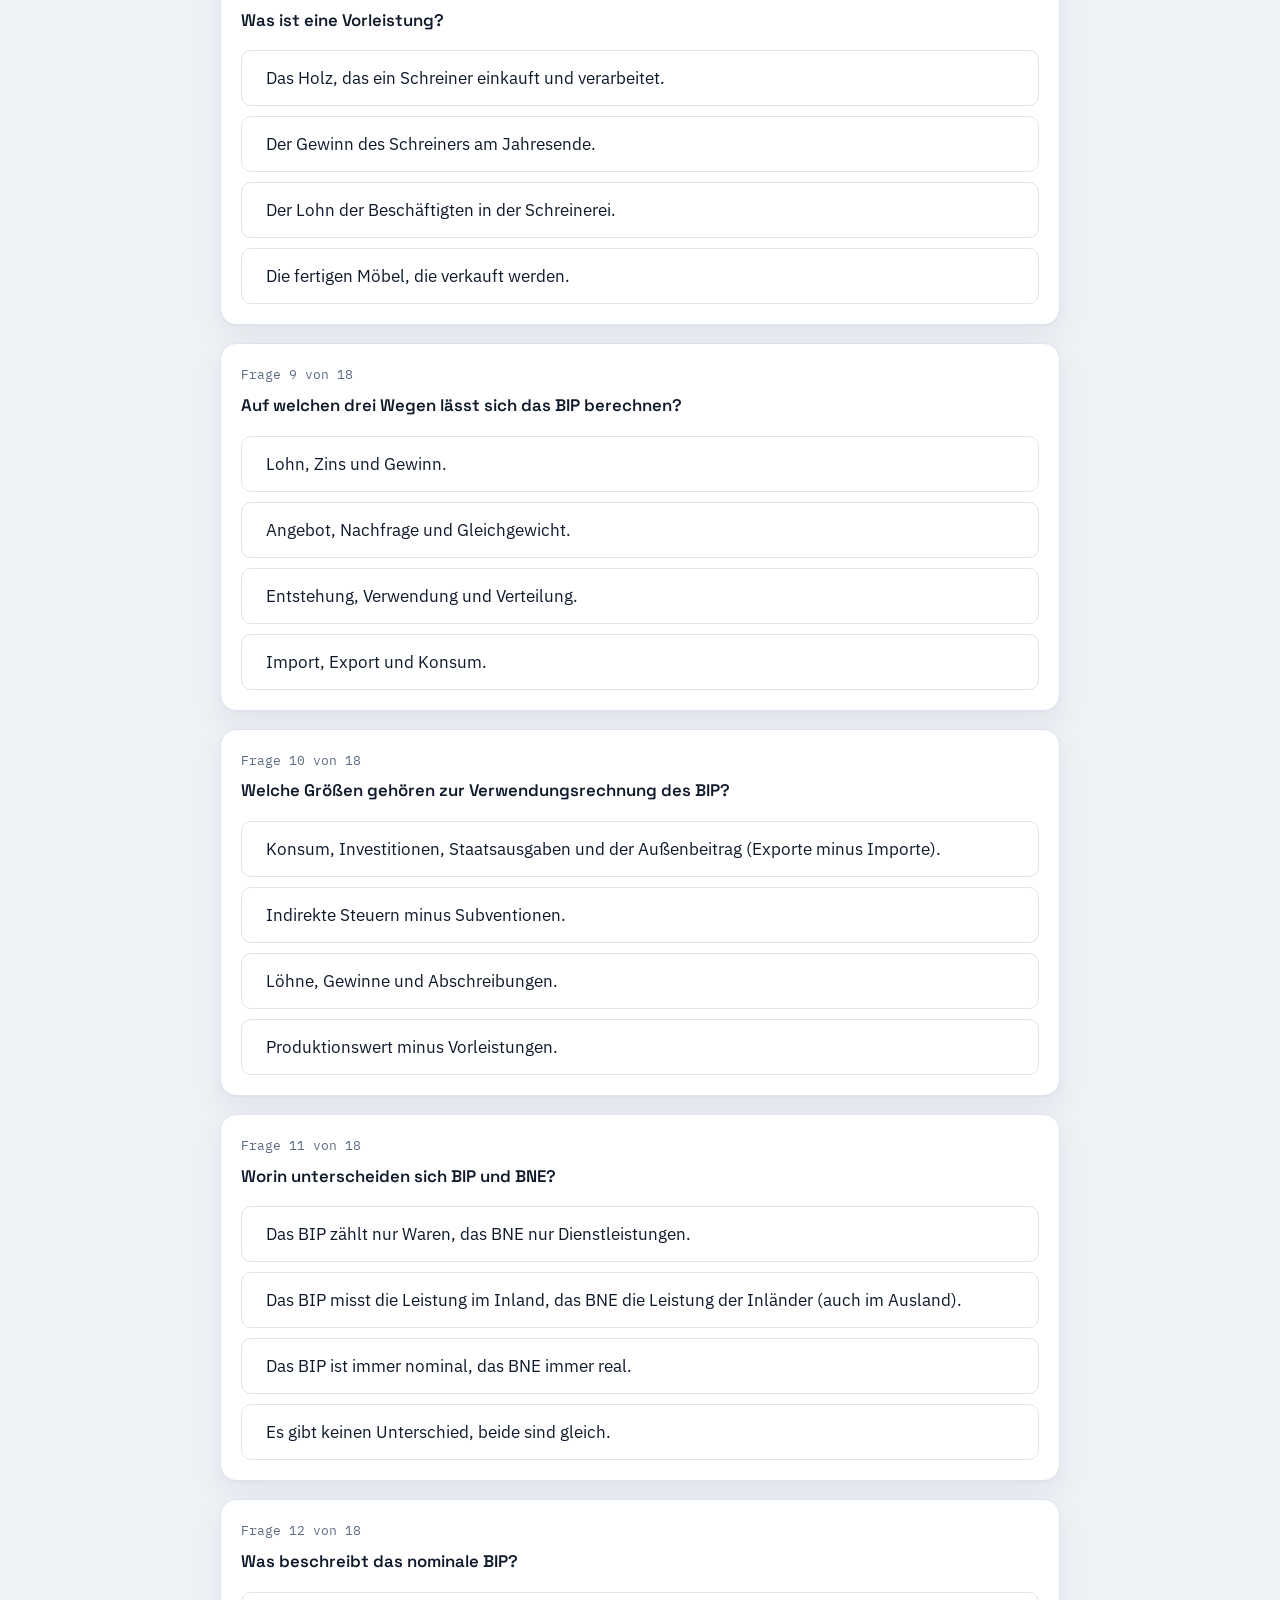
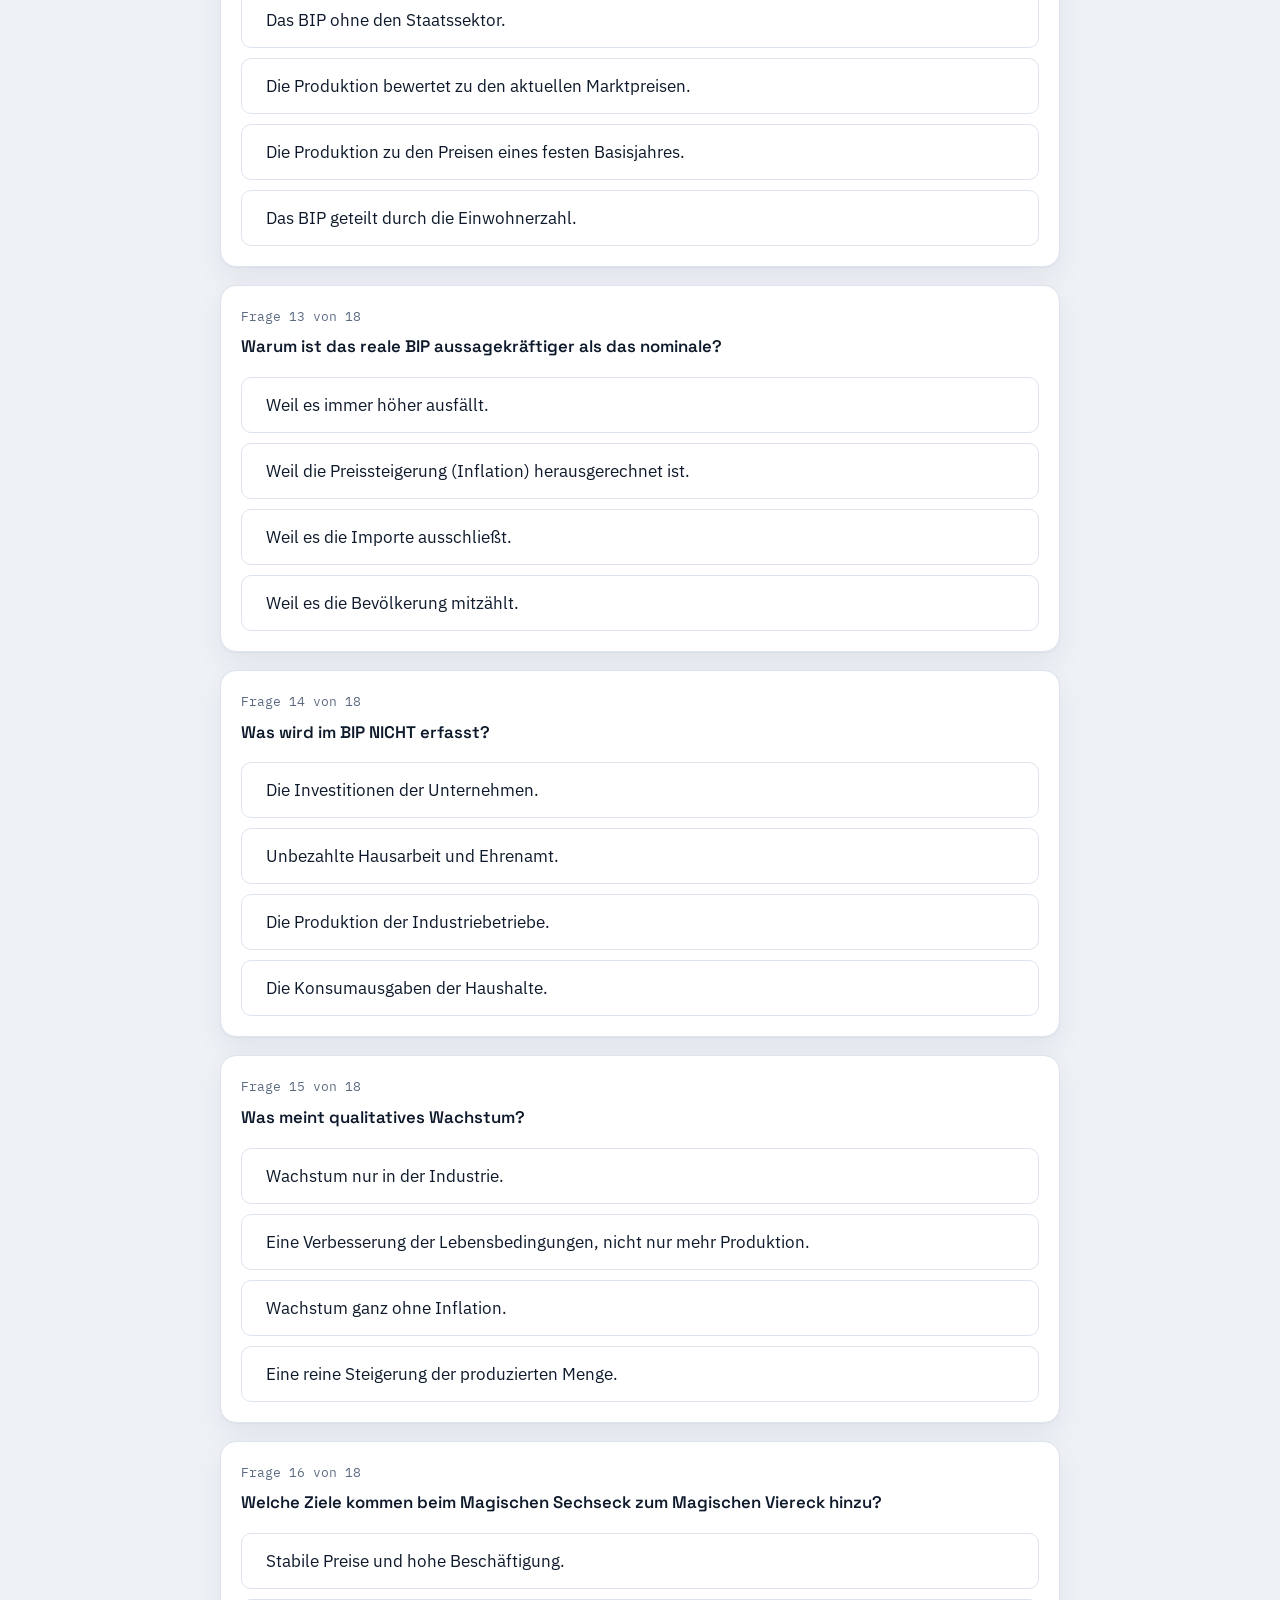
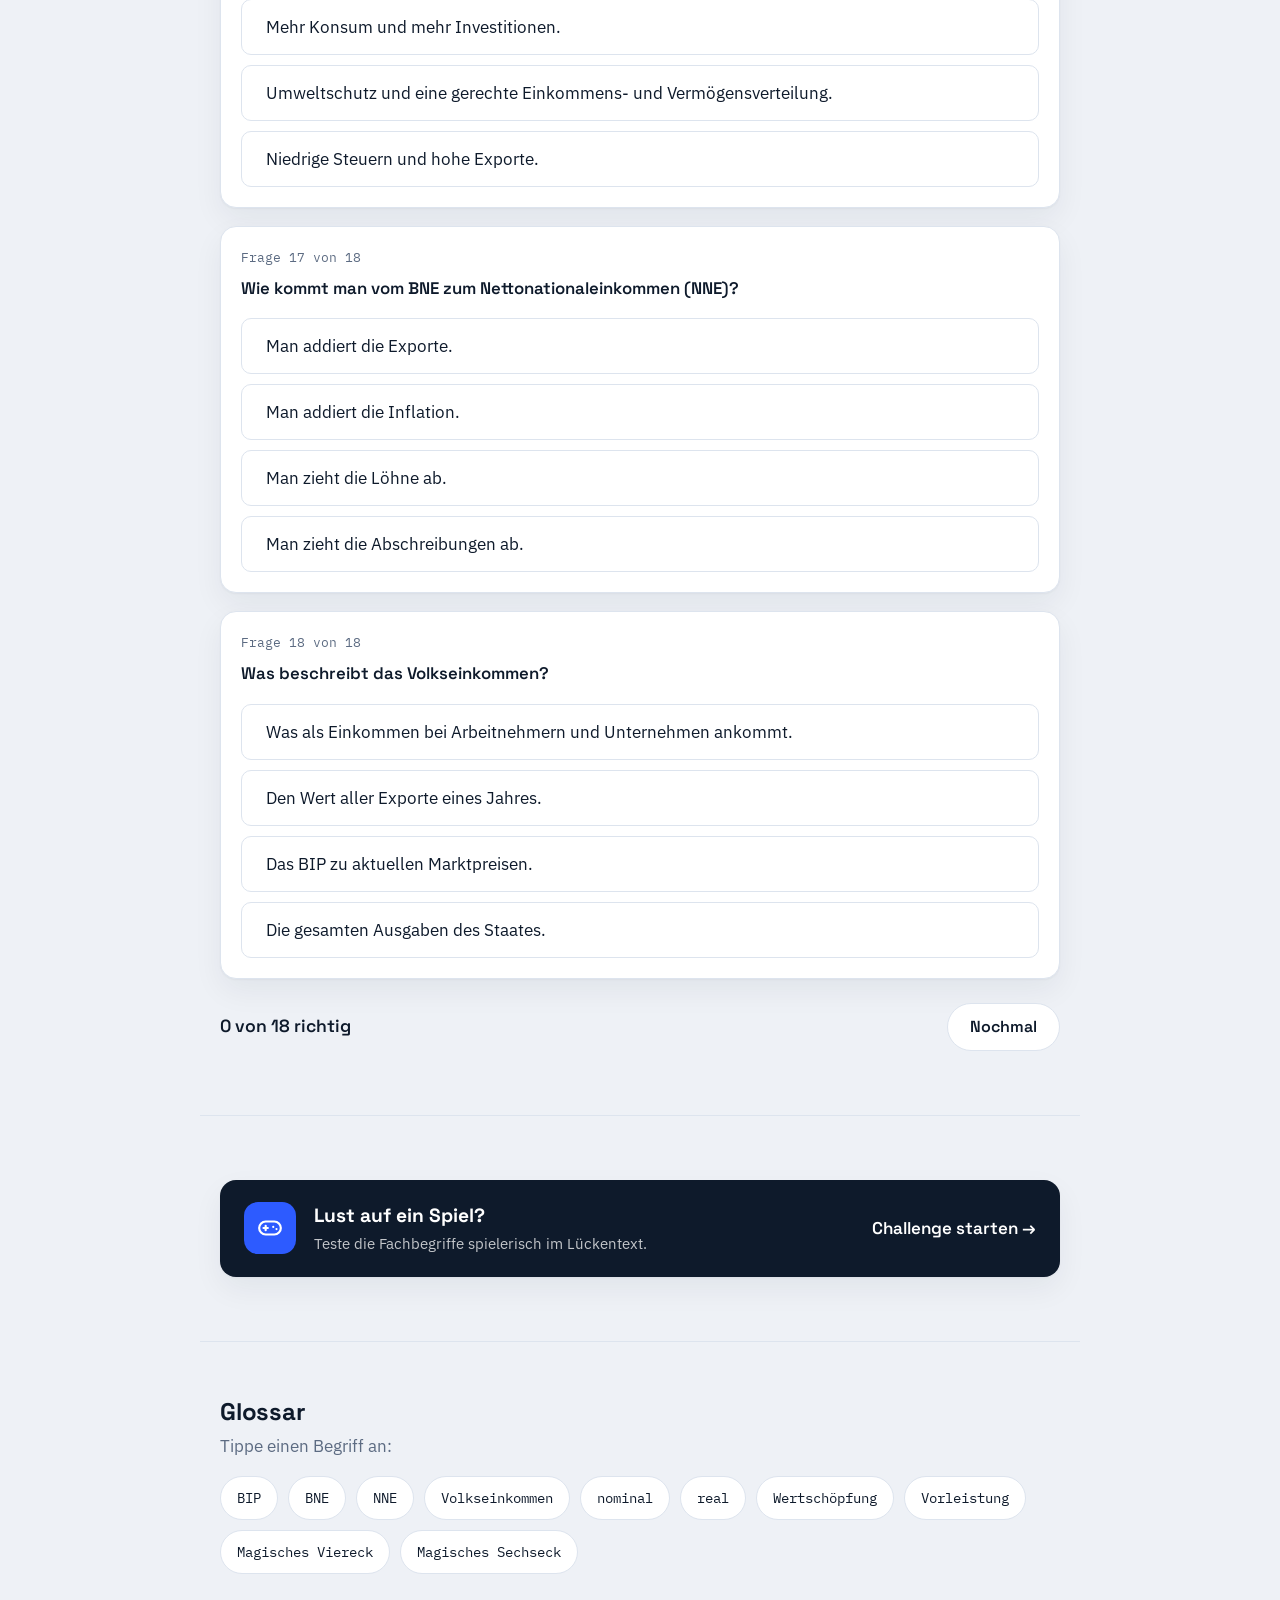
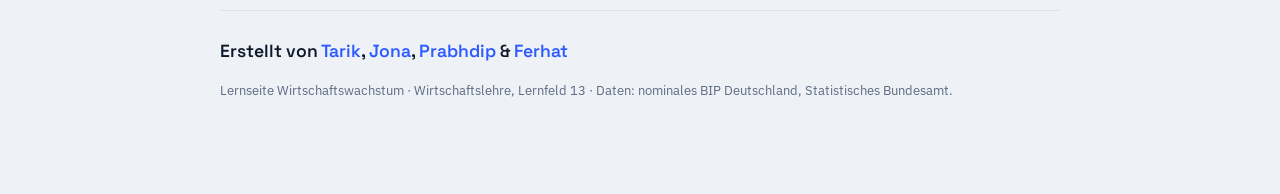
==== commit 719d262c: "Abschnitt BIP, BNE, NNE und Volkseinkommen ergaenzt (Einkommens-Treppe); Quiz auf 18 Fragen Co-Autho" ====
--- a/Wirtschaftswachstum-Lernseite.html
+++ b/Wirtschaftswachstum-Lernseite.html
@@ -549,6 +549,56 @@
 .calcrow.is-total dd { color: var(--m-color, var(--accent)); }
 .method__note { font-size: 12px; color: var(--muted); margin: 10px 2px 0; }
 
+/* --------------------- 4) BIP, BNE & weitere Größen --------------------- */
+.vs { display: grid; gap: 14px; margin-bottom: 10px; }
+.vs__card {
+  background: var(--surface);
+  border: 1px solid var(--line);
+  border-top: 4px solid var(--accent);
+  border-radius: var(--radius);
+  padding: 22px;
+  box-shadow: var(--shadow);
+}
+.vs__tag {
+  display: inline-block;
+  font-family: var(--font-mono); font-weight: 600; font-size: 13px;
+  color: #fff; background: var(--accent);
+  padding: 3px 13px; border-radius: 999px;
+}
+.vs__card h3 { font-size: 1.15rem; margin: 12px 0 2px; }
+.vs__concept { font-family: var(--font-mono); font-size: 12.5px; color: var(--muted); margin: 0 0 12px; }
+.vs__desc { margin: 0 0 12px; }
+.vs__ex {
+  font-size: 14px; color: var(--muted); margin: 0;
+  background: var(--bg); border-radius: var(--radius-sm); padding: 11px 14px;
+}
+
+/* Einkommens-Treppe: BIP -> BNE -> NNE -> Volkseinkommen */
+.stairs { display: grid; gap: 0; }
+.stair {
+  background: var(--surface);
+  border: 1px solid var(--line);
+  border-left: 4px solid var(--accent);
+  border-radius: var(--radius-sm);
+  padding: 14px 18px;
+}
+.stair__name { font-family: var(--font-display); font-weight: 600; margin: 0; }
+.stair__name b { color: var(--accent); margin-right: 8px; }
+.stair__desc { font-size: 14px; color: var(--muted); margin: 4px 0 0; }
+.stair__op {
+  font-family: var(--font-mono); font-size: 13px; color: var(--muted);
+  text-align: center; padding: 9px 0; margin: 0;
+}
+.stair__op::before { content: "↓  "; color: var(--accent); font-weight: 700; }
+.stair--goal { background: var(--ink); border-color: var(--ink); }
+.stair--goal .stair__name,
+.stair--goal .stair__name b { color: #fff; }
+.stair--goal .stair__desc { color: rgba(255, 255, 255, 0.75); }
+
+@media (min-width: 640px) {
+  .vs { grid-template-columns: 1fr 1fr; }
+}
+
 /* --------------------- 4) Nominal/Real Simulation ----------------------- */
 .sim__controls { display: grid; gap: 22px; margin-bottom: 24px; }
 .slider { display: block; }
@@ -795,6 +845,7 @@
           <a href="#was-ist">Grundlagen</a>
           <a href="#wertschoepfung">Wertschöpfung</a>
           <a href="#berechnungsarten">3 Wege</a>
+          <a href="#groessen">BIP &amp; BNE</a>
           <a href="#nominal-real">Nominal/Real</a>
           <a href="#grenzen">Grenzen</a>
           <a href="#quiz">Quiz</a>
@@ -935,10 +986,64 @@
         <p class="punchline">In unserem Beispiel ergeben alle drei Wege 100 Mrd. € – genau das ist das Bruttoinlandsprodukt.</p>
       </section>
 
-      <!-- ===================== 4) NOMINAL VS. REAL ===================== -->
+      <!-- ===================== 4) BIP, BNE & WEITERE GRÖSSEN ===================== -->
+      <section class="section" id="groessen">
+        <div class="section__head">
+          <span class="step">04</span>
+          <h2>BIP, BNE &amp; weitere Größen</h2>
+        </div>
+        <p class="text">
+          Neben dem BIP gibt es ein paar verwandte Größen. Sie bauen aufeinander
+          auf und sagen jeweils etwas anderes über die Wirtschaft aus.
+        </p>
+
+        <!-- BIP vs. BNE: Inland gegen Inländer -->
+        <div class="vs">
+          <article class="vs__card">
+            <span class="vs__tag">BIP</span>
+            <h3>Bruttoinlandsprodukt</h3>
+            <p class="vs__concept">Inlandskonzept · „wo?"</p>
+            <p class="vs__desc">Alles, was <strong>im Inland</strong> erzeugt wird – egal von wem.</p>
+            <p class="vs__ex">Ein polnischer Pendler, der in Hamburg arbeitet, zählt zum deutschen BIP.</p>
+          </article>
+          <article class="vs__card">
+            <span class="vs__tag">BNE</span>
+            <h3>Bruttonationaleinkommen</h3>
+            <p class="vs__concept">Inländerkonzept · „von wem?"</p>
+            <p class="vs__desc">Alles, was von <strong>Inländern</strong> erzeugt wird – egal wo.</p>
+            <p class="vs__ex">Eine Deutsche, die in der Schweiz arbeitet, zählt zum deutschen BNE.</p>
+          </article>
+        </div>
+
+        <!-- Einkommens-Treppe: BIP -> BNE -> NNE -> Volkseinkommen -->
+        <p class="hint-tap">Und so hängen die Größen zusammen:</p>
+        <div class="stairs">
+          <div class="stair">
+            <p class="stair__name"><b>BIP</b> Bruttoinlandsprodukt</p>
+            <p class="stair__desc">Wert aller im Inland erzeugten Güter und Dienstleistungen.</p>
+          </div>
+          <p class="stair__op">+ Saldo der Primäreinkommen aus dem Ausland</p>
+          <div class="stair">
+            <p class="stair__name"><b>BNE</b> Bruttonationaleinkommen</p>
+            <p class="stair__desc">Wie das BIP, aber nach Inländern statt nach Inland gerechnet.</p>
+          </div>
+          <p class="stair__op">− Abschreibungen</p>
+          <div class="stair">
+            <p class="stair__name"><b>NNE</b> Nettonationaleinkommen</p>
+            <p class="stair__desc">Ohne den Wertverlust von Maschinen und Gebäuden (die Abschreibungen).</p>
+          </div>
+          <p class="stair__op">− indirekte Steuern + Subventionen</p>
+          <div class="stair stair--goal">
+            <p class="stair__name"><b>Volkseinkommen</b></p>
+            <p class="stair__desc">Was am Ende als Einkommen bei Arbeitnehmern und Unternehmen ankommt.</p>
+          </div>
+        </div>
+      </section>
+
+      <!-- ===================== 5) NOMINAL VS. REAL ===================== -->
       <section class="section" id="nominal-real">
         <div class="section__head">
-          <span class="step">04</span>
+          <span class="step">05</span>
           <h2>Nominal vs. real</h2>
         </div>
         <p class="text">
@@ -992,7 +1097,7 @@
       <!-- ===================== 5) GRENZEN DES BIP ===================== -->
       <section class="section" id="grenzen">
         <div class="section__head">
-          <span class="step">05</span>
+          <span class="step">06</span>
           <h2>Grenzen des BIP – misst es Wohlstand?</h2>
         </div>
         <p class="text">
@@ -1015,18 +1120,18 @@
       <!-- ===================== 6) MINI-QUIZ ===================== -->
       <section class="section" id="quiz">
         <div class="section__head">
-          <span class="step">06</span>
+          <span class="step">07</span>
           <h2>Mini-Quiz</h2>
         </div>
         <p class="text">
-          16 Fragen quer durch das Thema, mit sofortigem Feedback und kurzer
+          18 Fragen quer durch das Thema, mit sofortigem Feedback und kurzer
           Erklärung. Mal sehen, was hängen geblieben ist.
         </p>
 
         <div class="quiz" id="quizList"></div>
 
         <div class="quiz__bar">
-          <p class="quiz__score" id="quizScore" aria-live="polite">0 von 16 richtig</p>
+          <p class="quiz__score" id="quizScore" aria-live="polite">0 von 18 richtig</p>
           <button class="btn btn--ghost" id="quizReset" type="button">Nochmal</button>
         </div>
       </section>
@@ -1685,6 +1790,28 @@
         correct: 0,
         exp: "Das Sechseck erweitert das Viereck um Umweltschutz und gerechte Verteilung.",
       },
+      {
+        q: "Wie kommt man vom BNE zum Nettonationaleinkommen (NNE)?",
+        options: [
+          "Man zieht die Abschreibungen ab.",
+          "Man addiert die Exporte.",
+          "Man zieht die Löhne ab.",
+          "Man addiert die Inflation.",
+        ],
+        correct: 0,
+        exp: "NNE = BNE − Abschreibungen (der Wertverlust von Maschinen und Gebäuden).",
+      },
+      {
+        q: "Was beschreibt das Volkseinkommen?",
+        options: [
+          "Was als Einkommen bei Arbeitnehmern und Unternehmen ankommt.",
+          "Den Wert aller Exporte eines Jahres.",
+          "Die gesamten Ausgaben des Staates.",
+          "Das BIP zu aktuellen Marktpreisen.",
+        ],
+        correct: 0,
+        exp: "Volkseinkommen = NNE − indirekte Steuern + Subventionen: die Einkommen aus Arbeit und Unternehmen.",
+      },
     ];
 
     let score = 0;
@@ -1797,6 +1924,8 @@
     const terms = [
       { term: "BIP", def: "Bruttoinlandsprodukt: der Wert aller Güter und Dienstleistungen, die in einem Jahr im Inland erzeugt werden (Inlandskonzept)." },
       { term: "BNE", def: "Bruttonationaleinkommen: der Wert aller Güter und Dienstleistungen, die von Inländern erzeugt werden – im In- und Ausland (Inländerkonzept). Früher: Bruttosozialprodukt." },
+      { term: "NNE", def: "Nettonationaleinkommen: das BNE abzüglich der Abschreibungen, also des Wertverlusts von Maschinen und Gebäuden." },
+      { term: "Volkseinkommen", def: "Was als Einkommen bei Arbeitnehmern (Löhne) und Unternehmen (Gewinne) ankommt: NNE minus indirekte Steuern plus Subventionen." },
       { term: "nominal", def: "Zu aktuellen Marktpreisen gerechnet. Preissteigerungen sind enthalten." },
       { term: "real", def: "Preisbereinigt, zu den Preisen eines Basisjahres. Die Inflation ist herausgerechnet – deshalb aussagekräftiger." },
       { term: "Wertschöpfung", def: "Leistung minus Vorleistung: der Mehrwert, der auf einer Produktionsstufe neu geschaffen wird." },
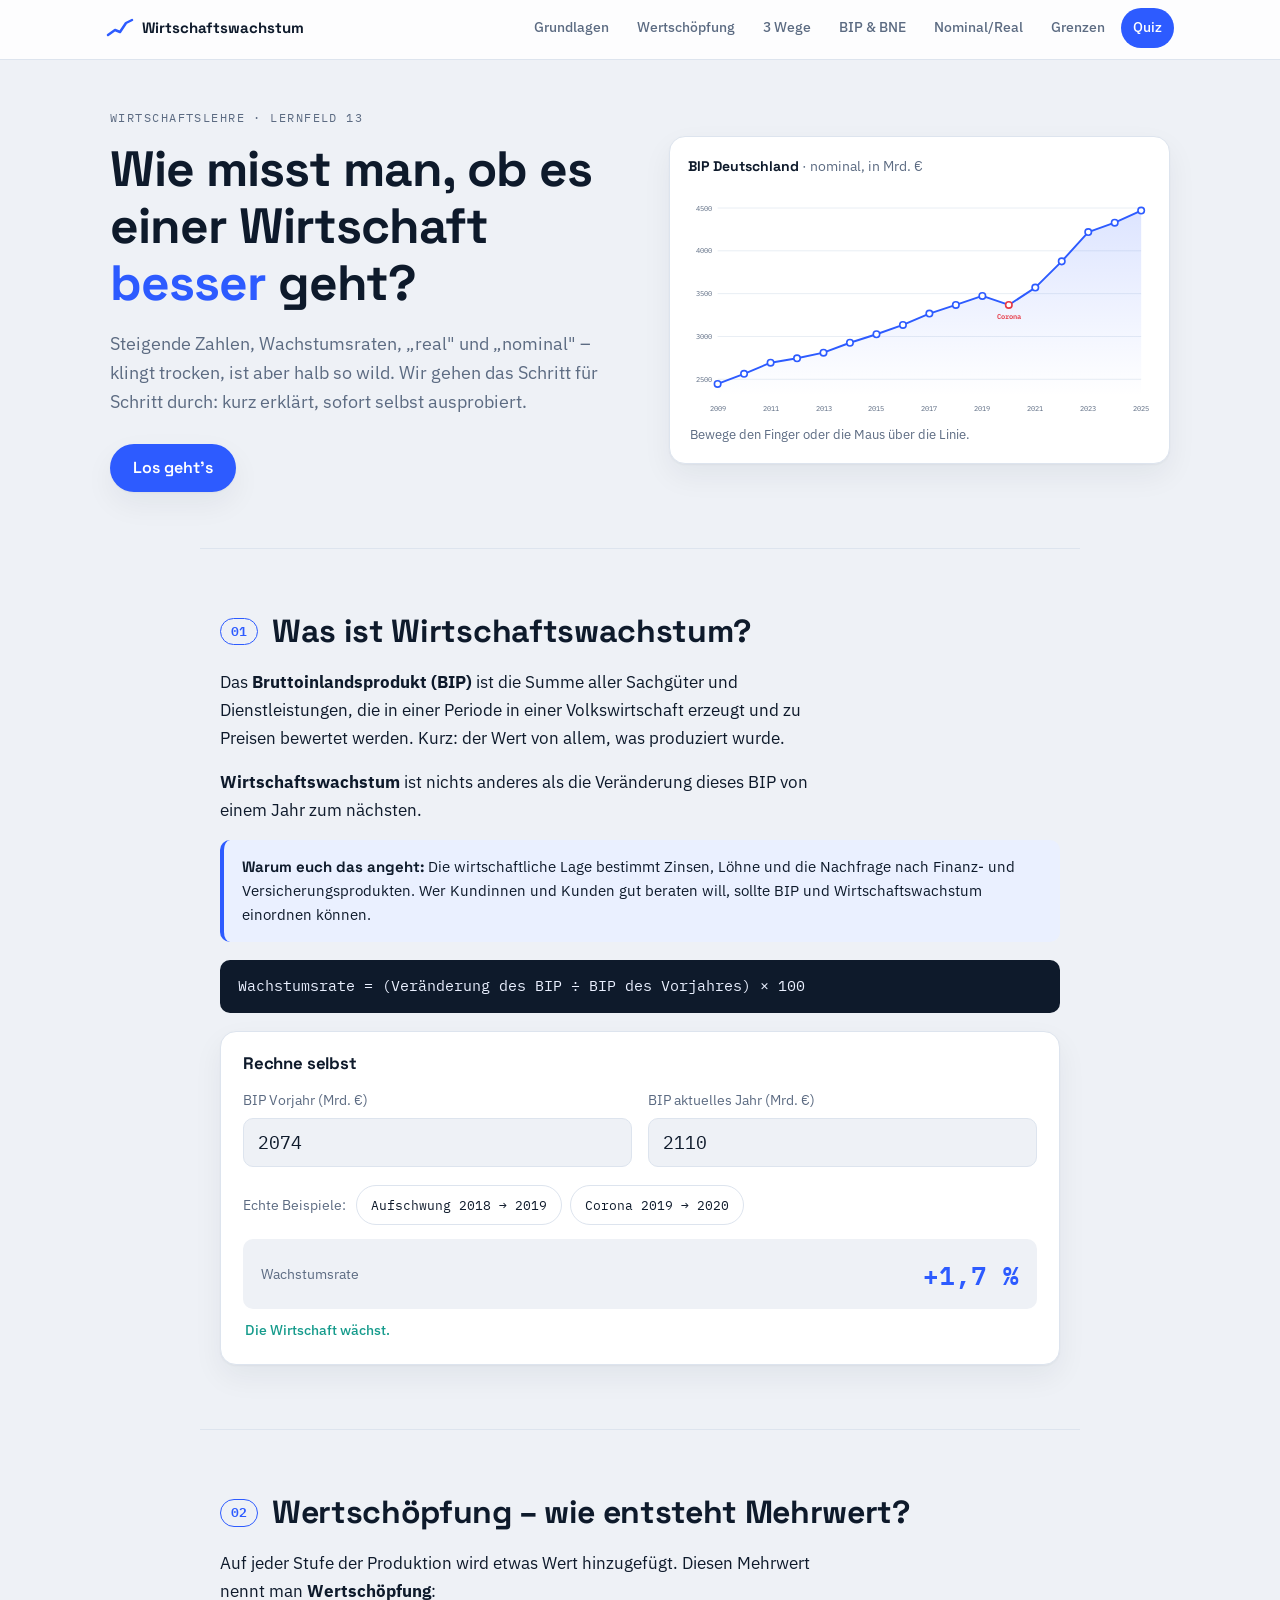
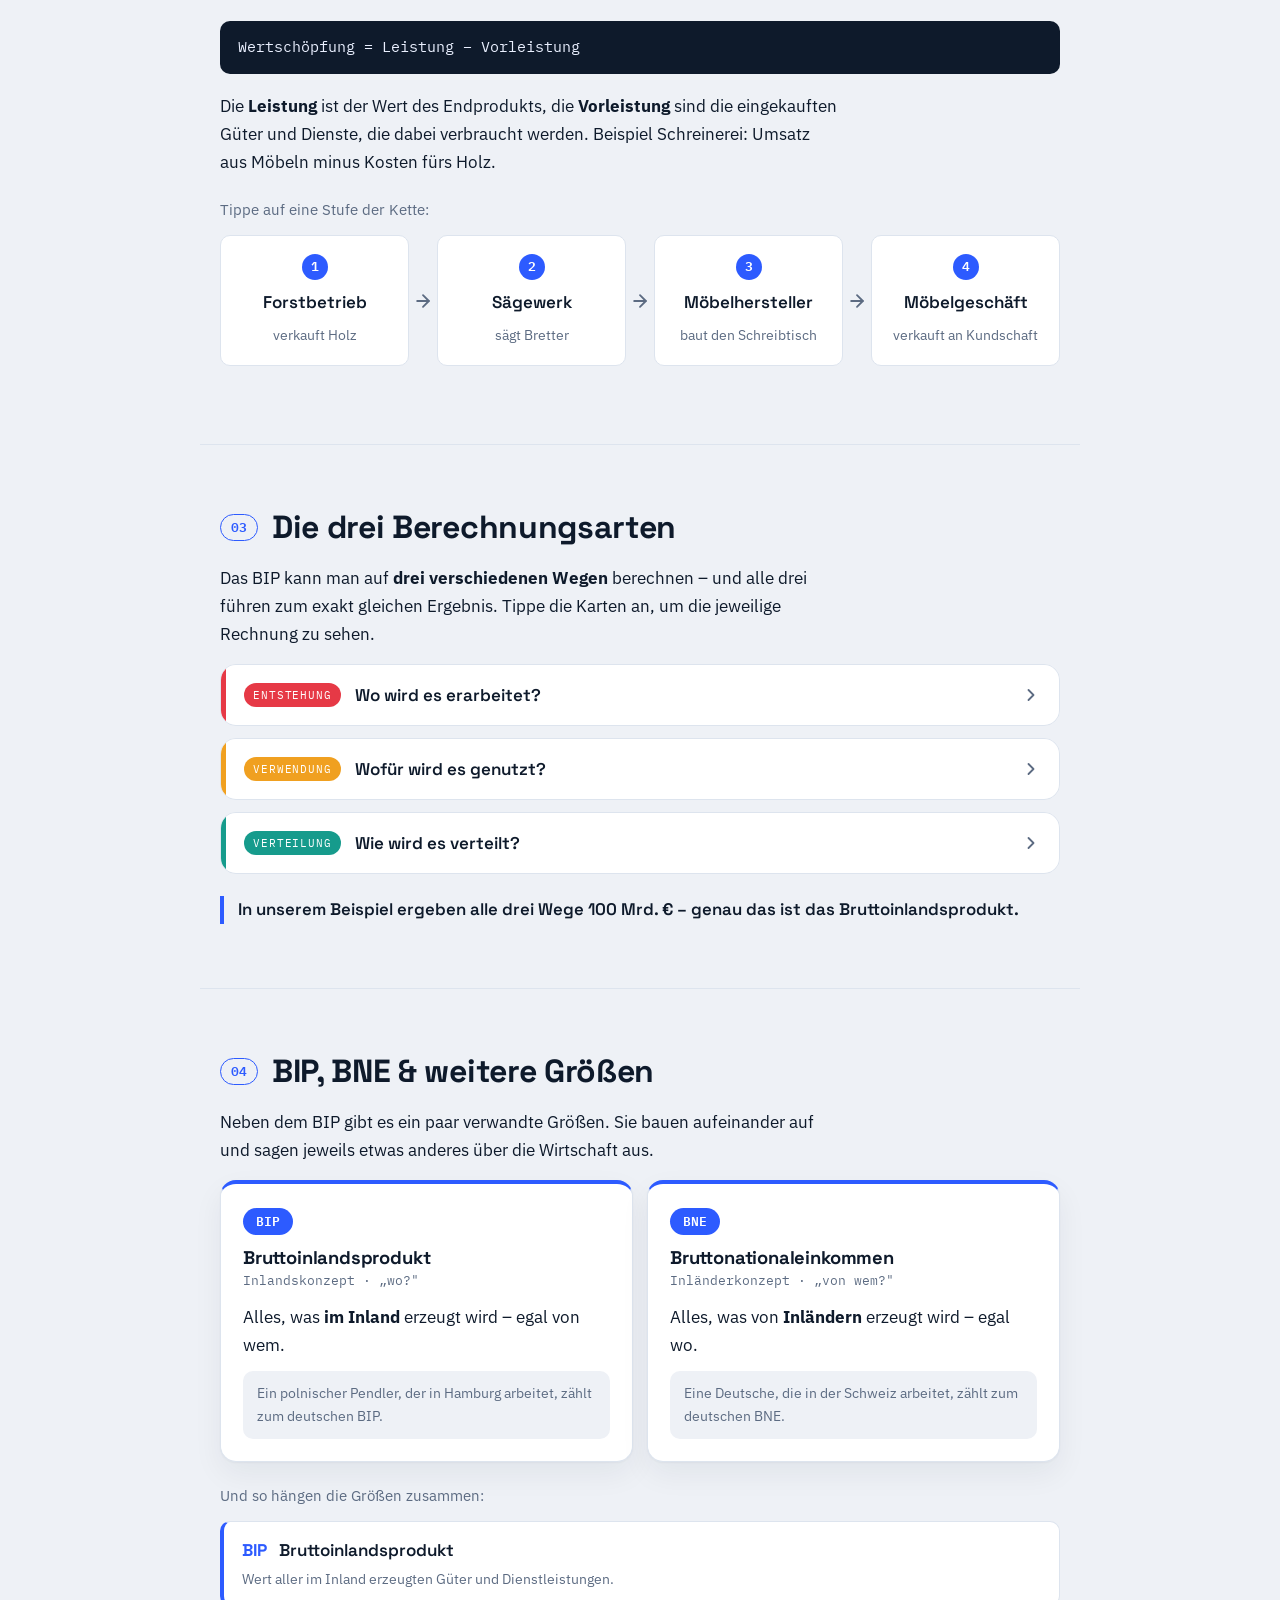
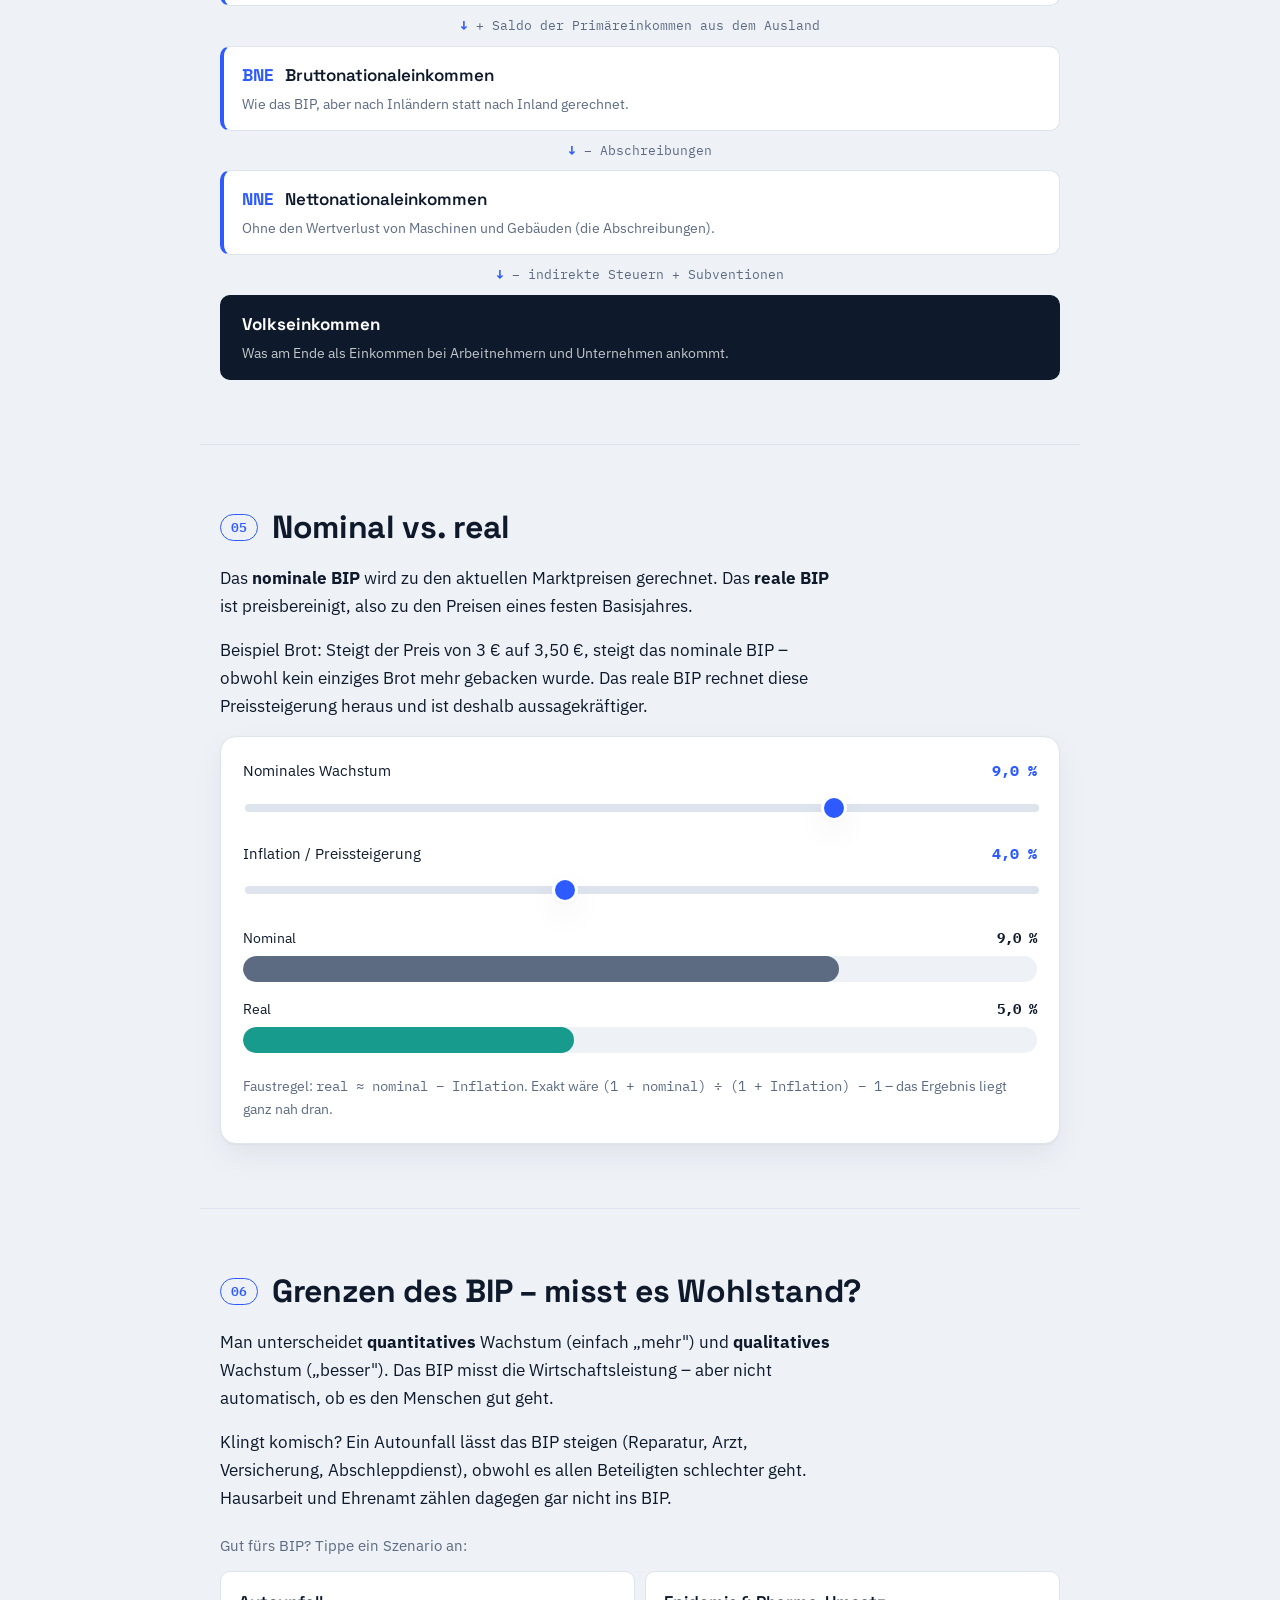
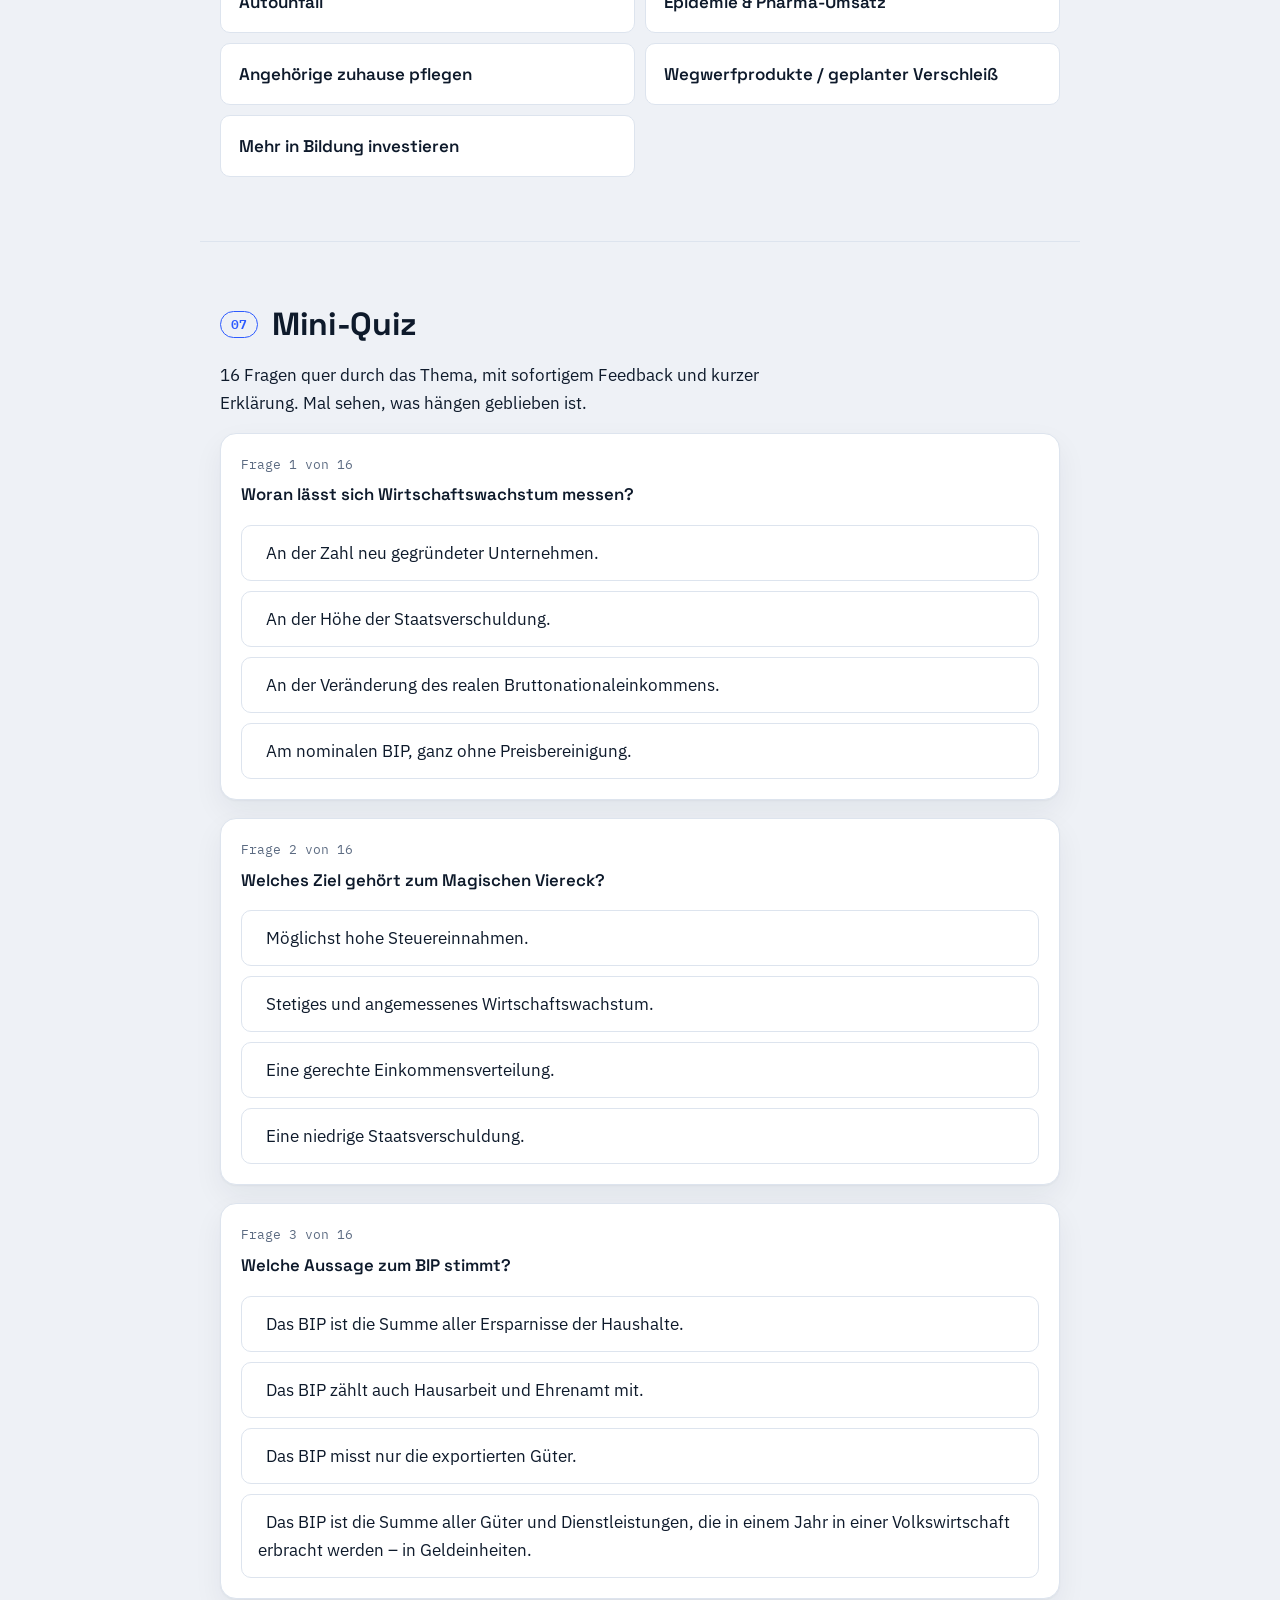
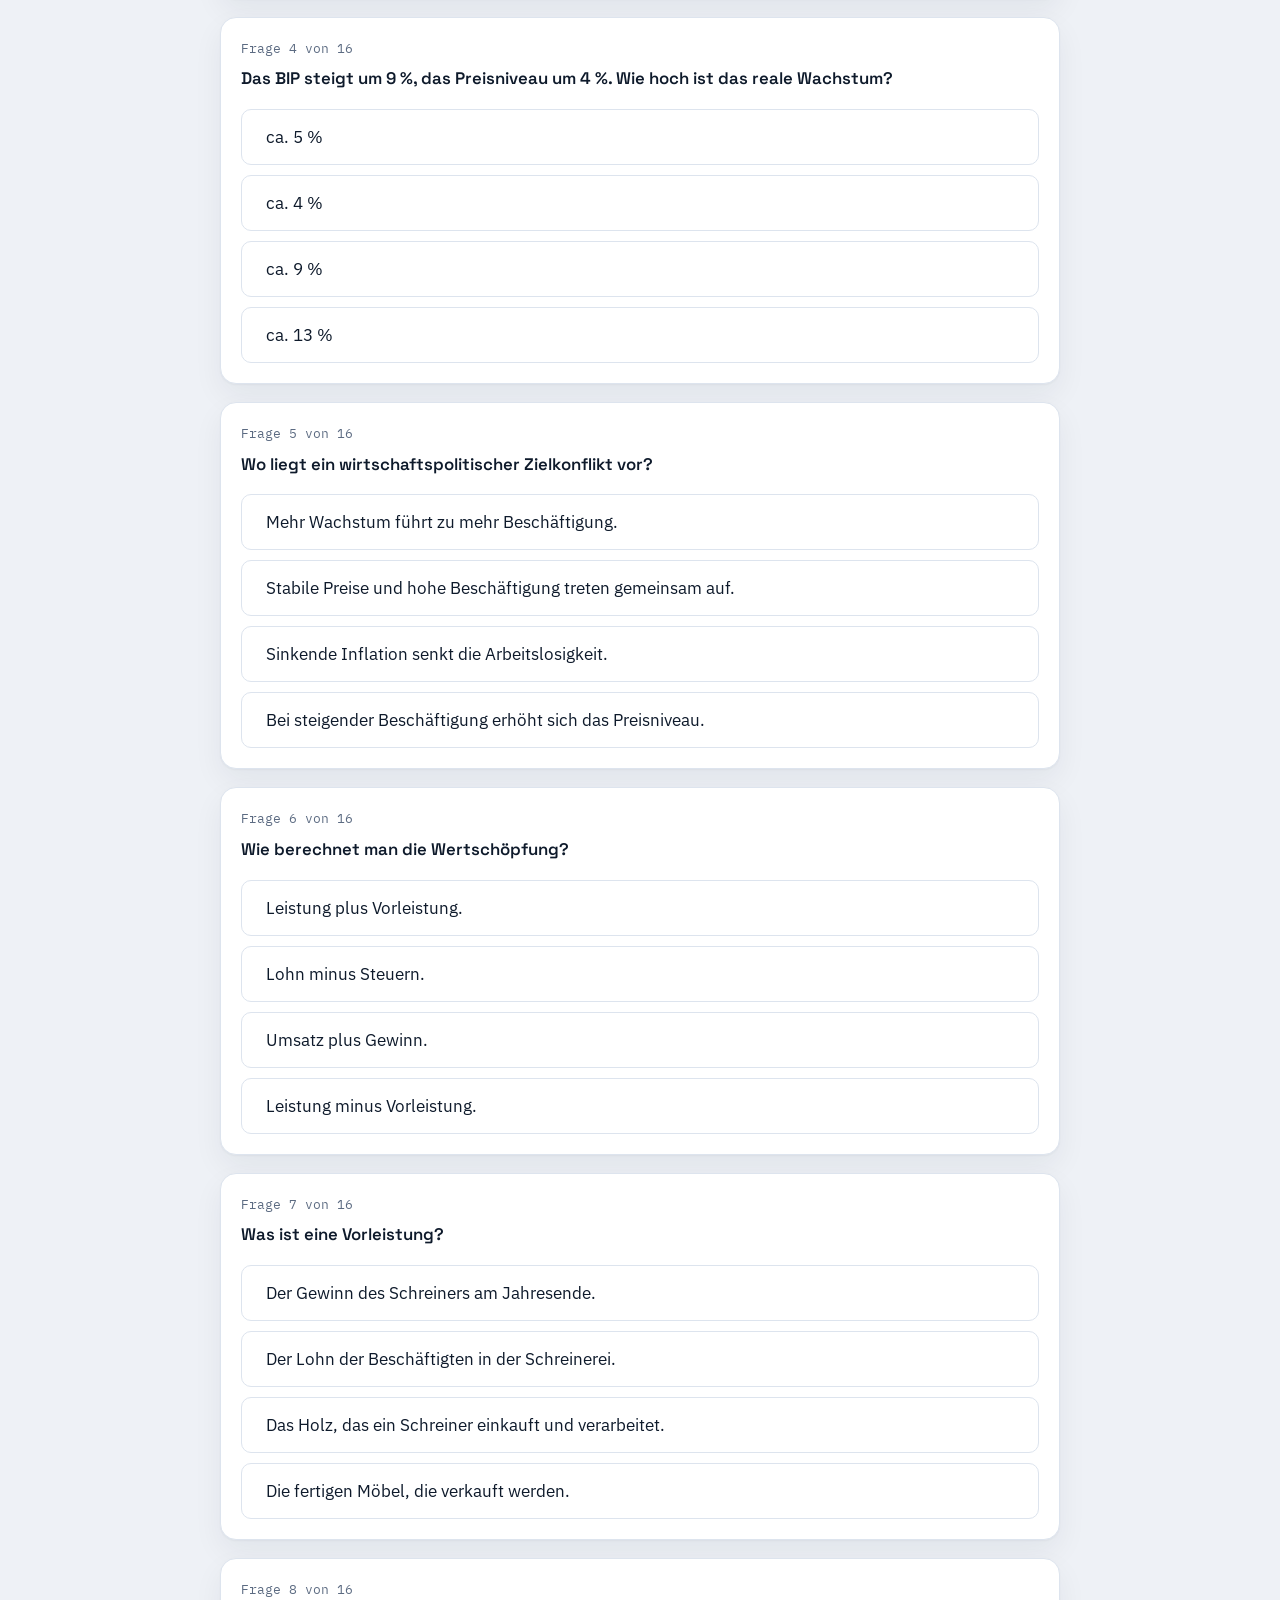
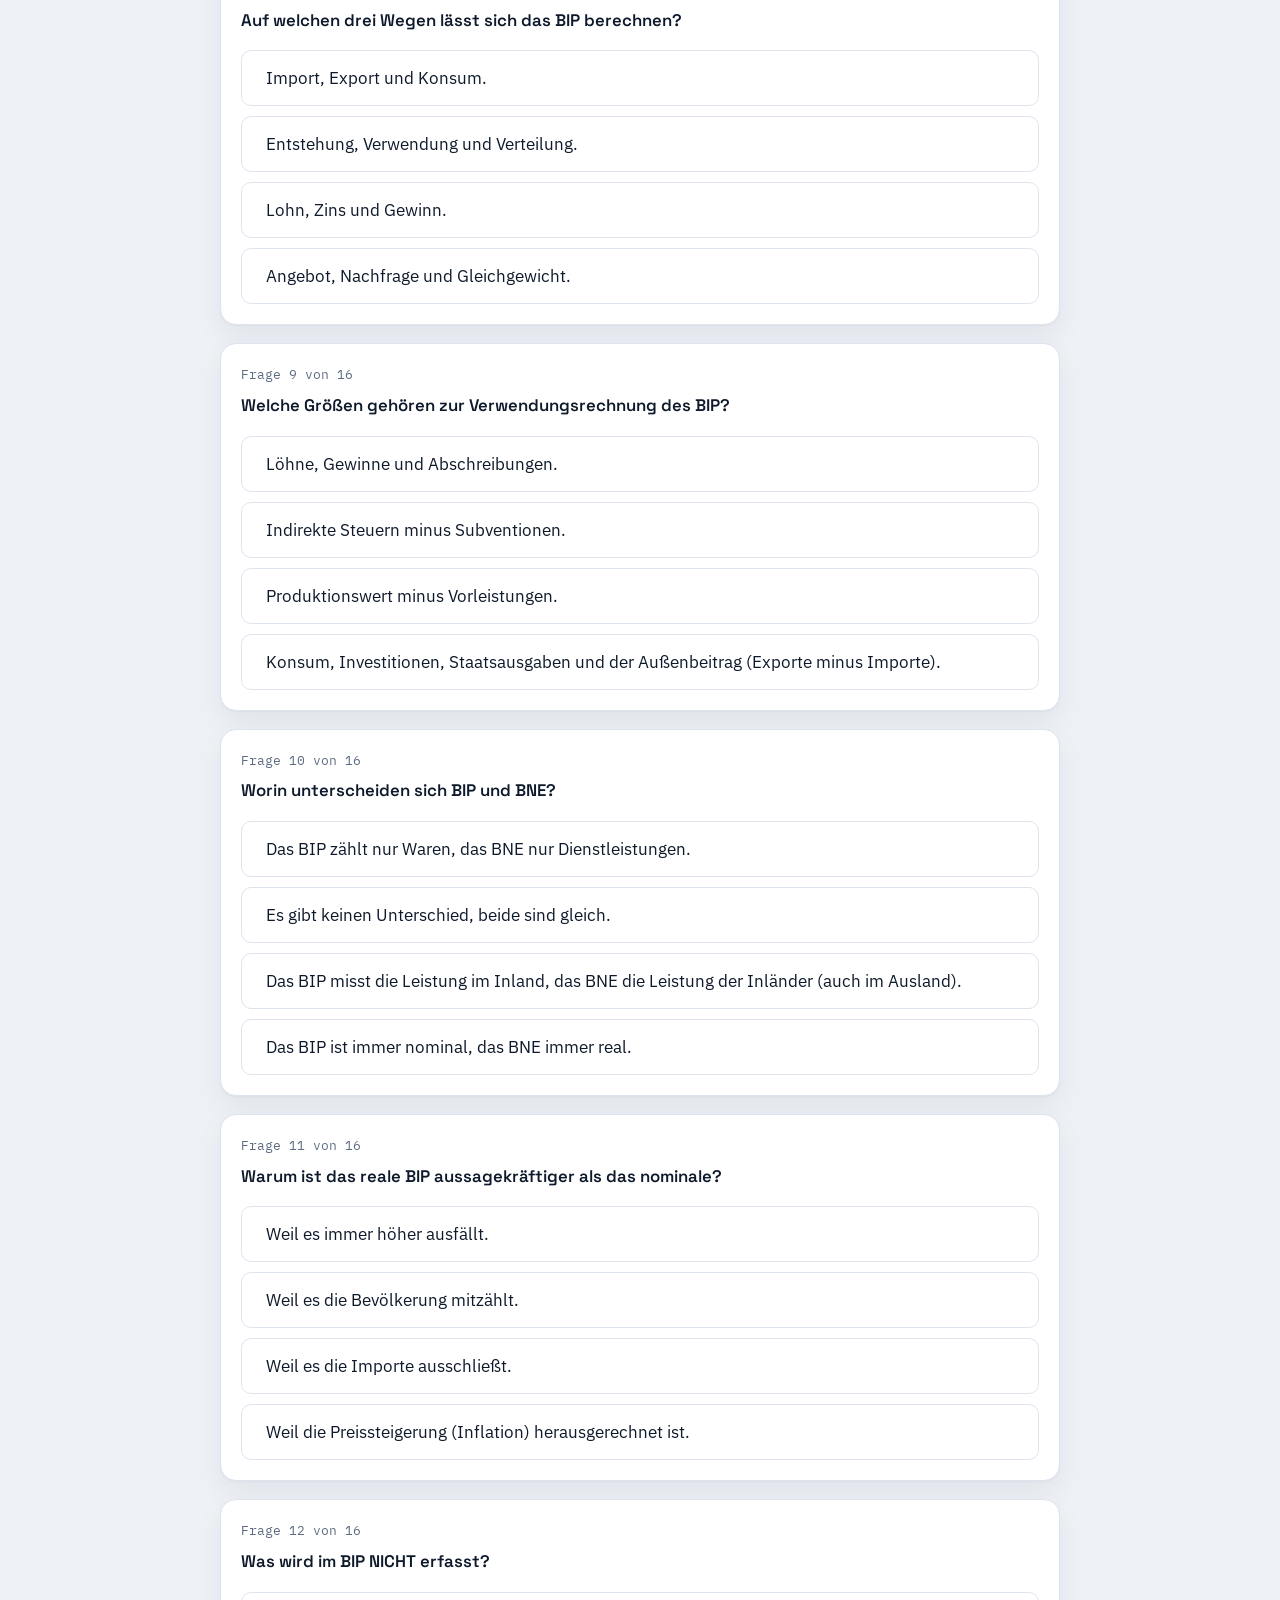
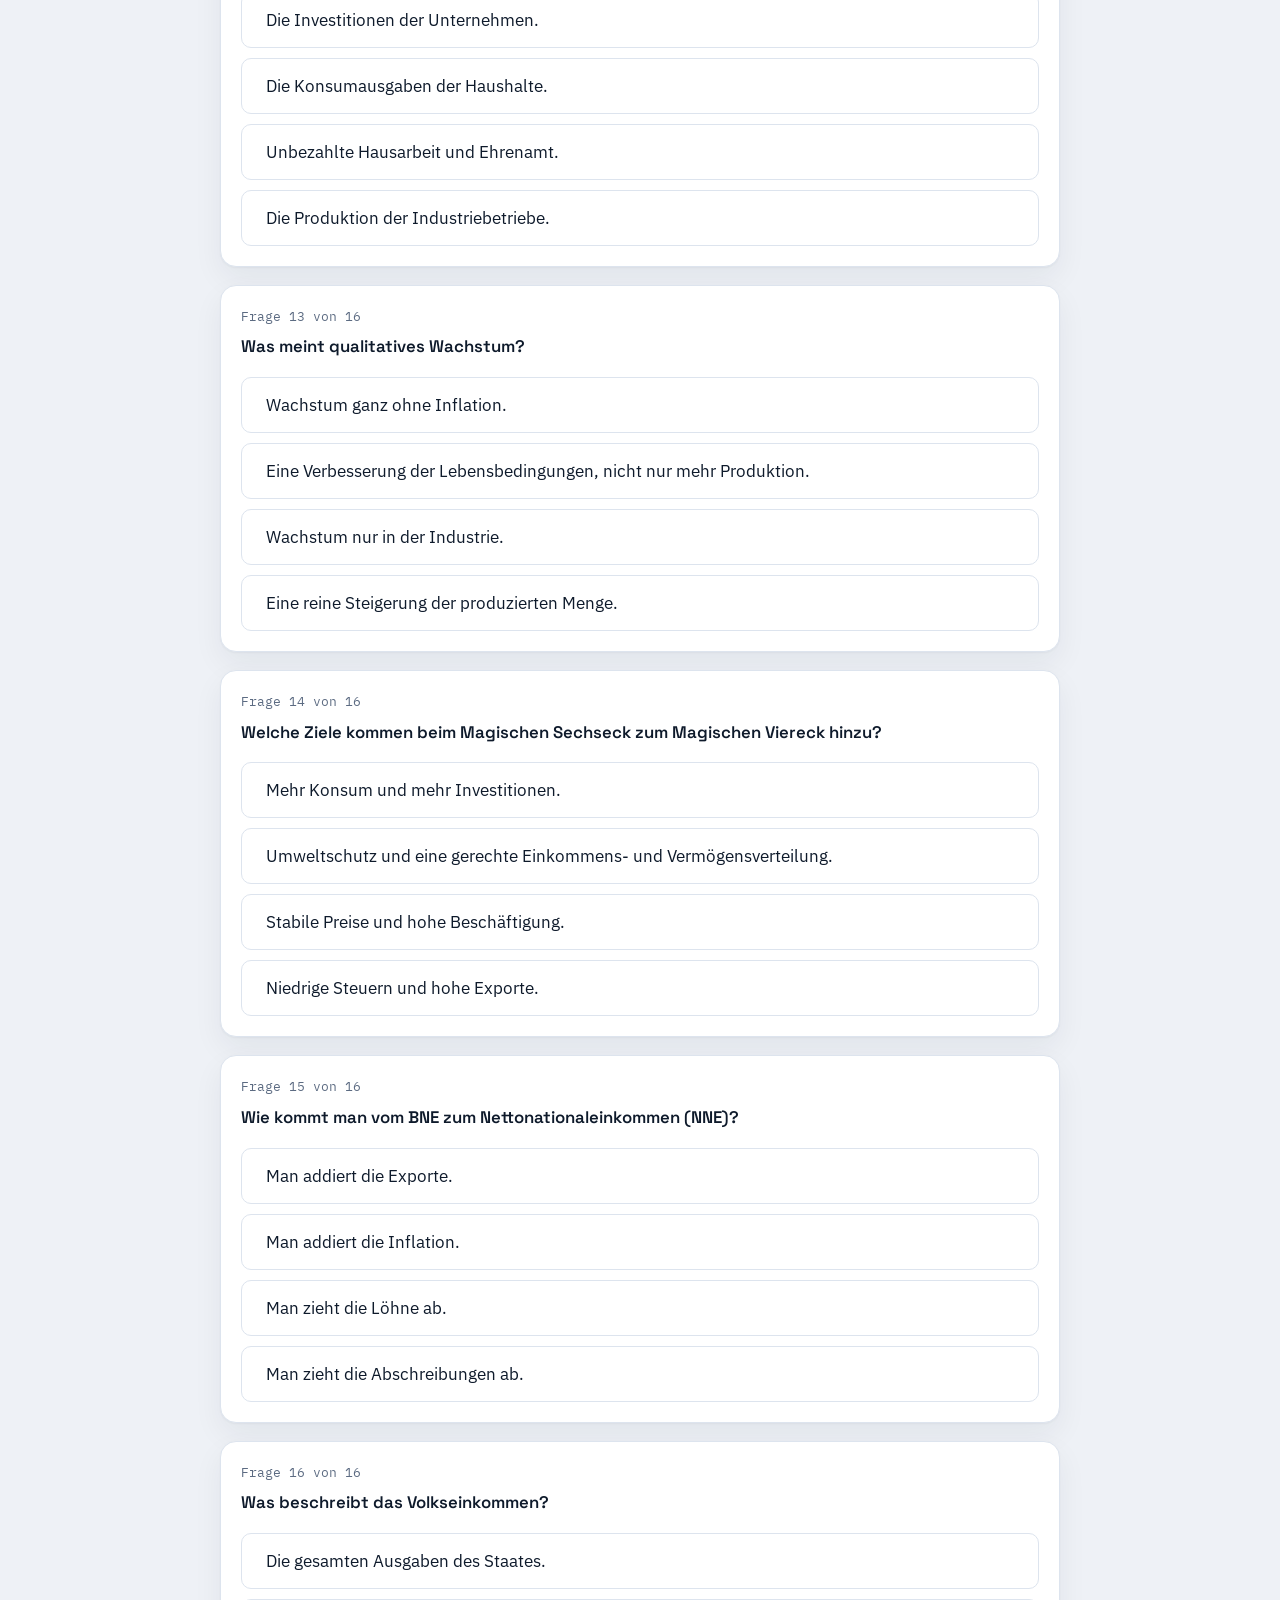
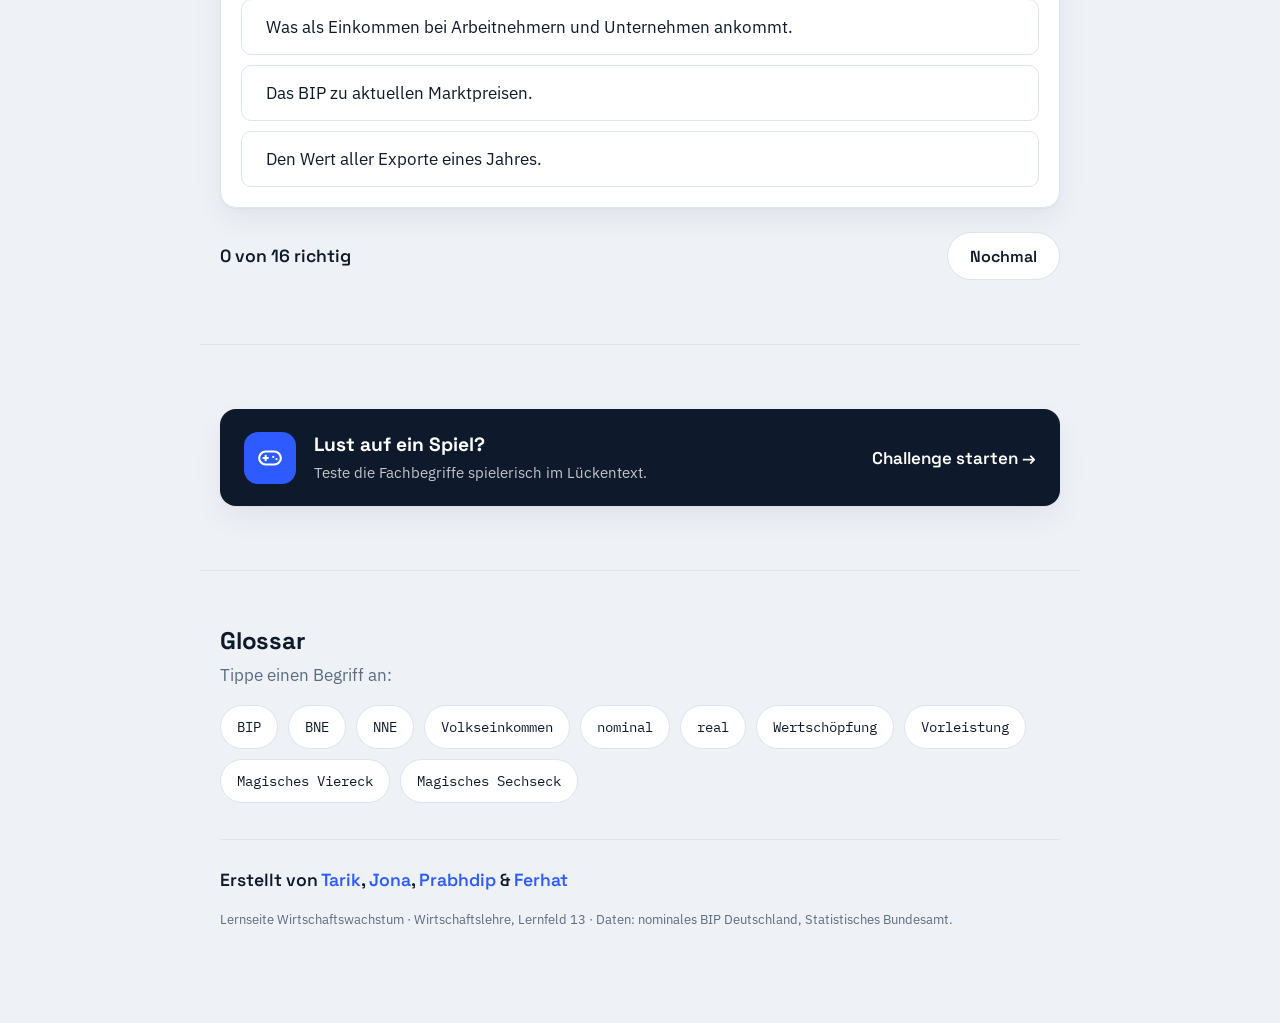
==== commit c60aab31: "Quiz von 18 auf 16 Fragen gestrafft (redundante entfernt) Co-Authored-By: Claude Opus 4.8 <noreply@a" ====
--- a/Wirtschaftswachstum-Lernseite.html
+++ b/Wirtschaftswachstum-Lernseite.html
@@ -1124,14 +1124,14 @@
           <h2>Mini-Quiz</h2>
         </div>
         <p class="text">
-          18 Fragen quer durch das Thema, mit sofortigem Feedback und kurzer
+          16 Fragen quer durch das Thema, mit sofortigem Feedback und kurzer
           Erklärung. Mal sehen, was hängen geblieben ist.
         </p>
 
         <div class="quiz" id="quizList"></div>
 
         <div class="quiz__bar">
-          <p class="quiz__score" id="quizScore" aria-live="polite">0 von 18 richtig</p>
+          <p class="quiz__score" id="quizScore" aria-live="polite">0 von 16 richtig</p>
           <button class="btn btn--ghost" id="quizReset" type="button">Nochmal</button>
         </div>
       </section>
@@ -1657,17 +1657,6 @@
         options: ["ca. 5 %", "ca. 13 %", "ca. 9 %", "ca. 4 %"],
         correct: 0,
         exp: "Faustregel: real ≈ nominal − Inflation = 9 − 4 = 5 %.",
-      },
-      {
-        q: "Was erhöht das Bruttonationaleinkommen?",
-        options: [
-          "Ein inländischer Autohersteller produziert 10.000 PKW mehr als im Vorjahr.",
-          "Die Brotpreise steigen um 5 %.",
-          "Ein ausländischer Konzern produziert mehr in seinem Heimatland.",
-          "Der Staat erhöht die Mehrwertsteuer.",
-        ],
-        correct: 0,
-        exp: "Mehr echte Produktion durch Inländer erhöht das BNE. Reine Preissteigerungen zählen real nicht.",
       },
       {
         q: "Wo liegt ein wirtschaftspolitischer Zielkonflikt vor?",
@@ -1736,17 +1725,6 @@
         exp: "BIP = Inlandskonzept (im Inland erzeugt), BNE = Inländerkonzept (von Inländern erzeugt, egal wo).",
       },
       {
-        q: "Was beschreibt das nominale BIP?",
-        options: [
-          "Die Produktion bewertet zu den aktuellen Marktpreisen.",
-          "Die Produktion zu den Preisen eines festen Basisjahres.",
-          "Das BIP ohne den Staatssektor.",
-          "Das BIP geteilt durch die Einwohnerzahl.",
-        ],
-        correct: 0,
-        exp: "Nominal = zu aktuellen Preisen. Preissteigerungen sind enthalten und können das BIP erhöhen.",
-      },
-      {
         q: "Warum ist das reale BIP aussagekräftiger als das nominale?",
         options: [
           "Weil die Preissteigerung (Inflation) herausgerechnet ist.",
